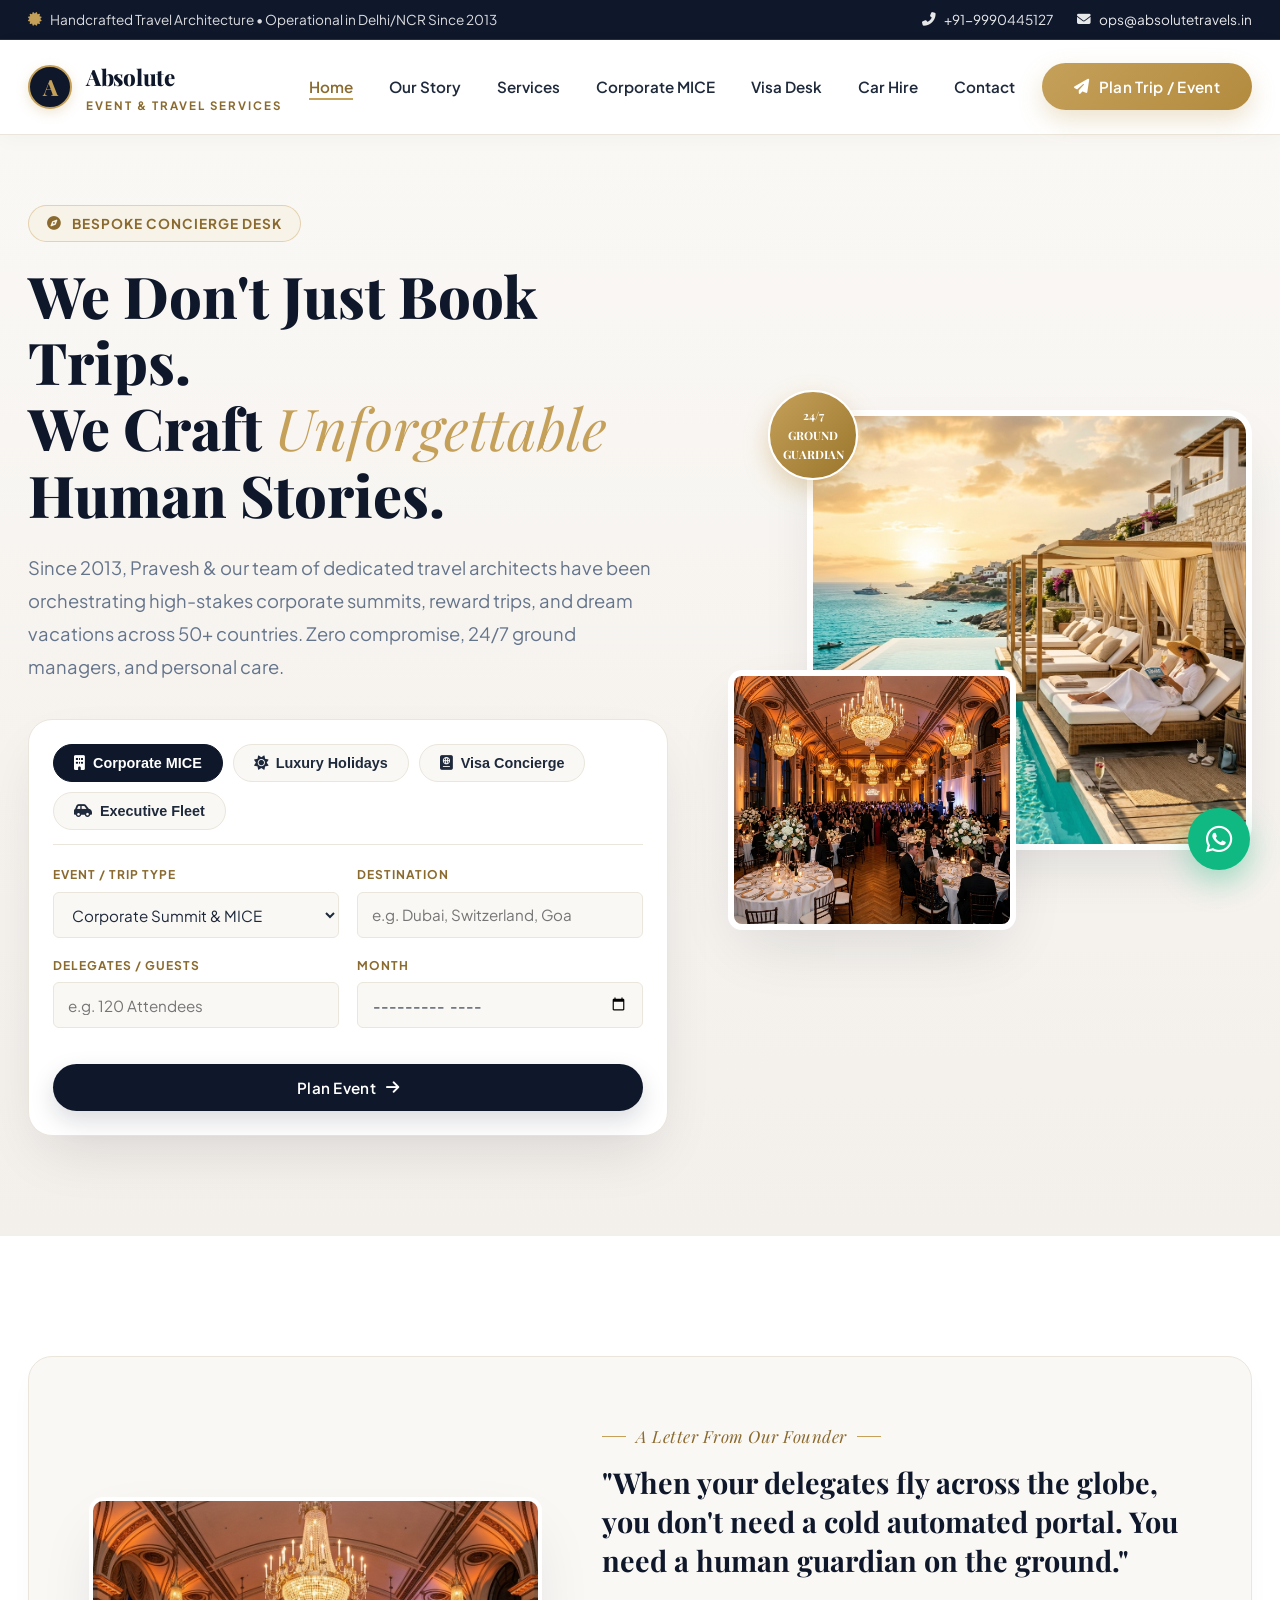
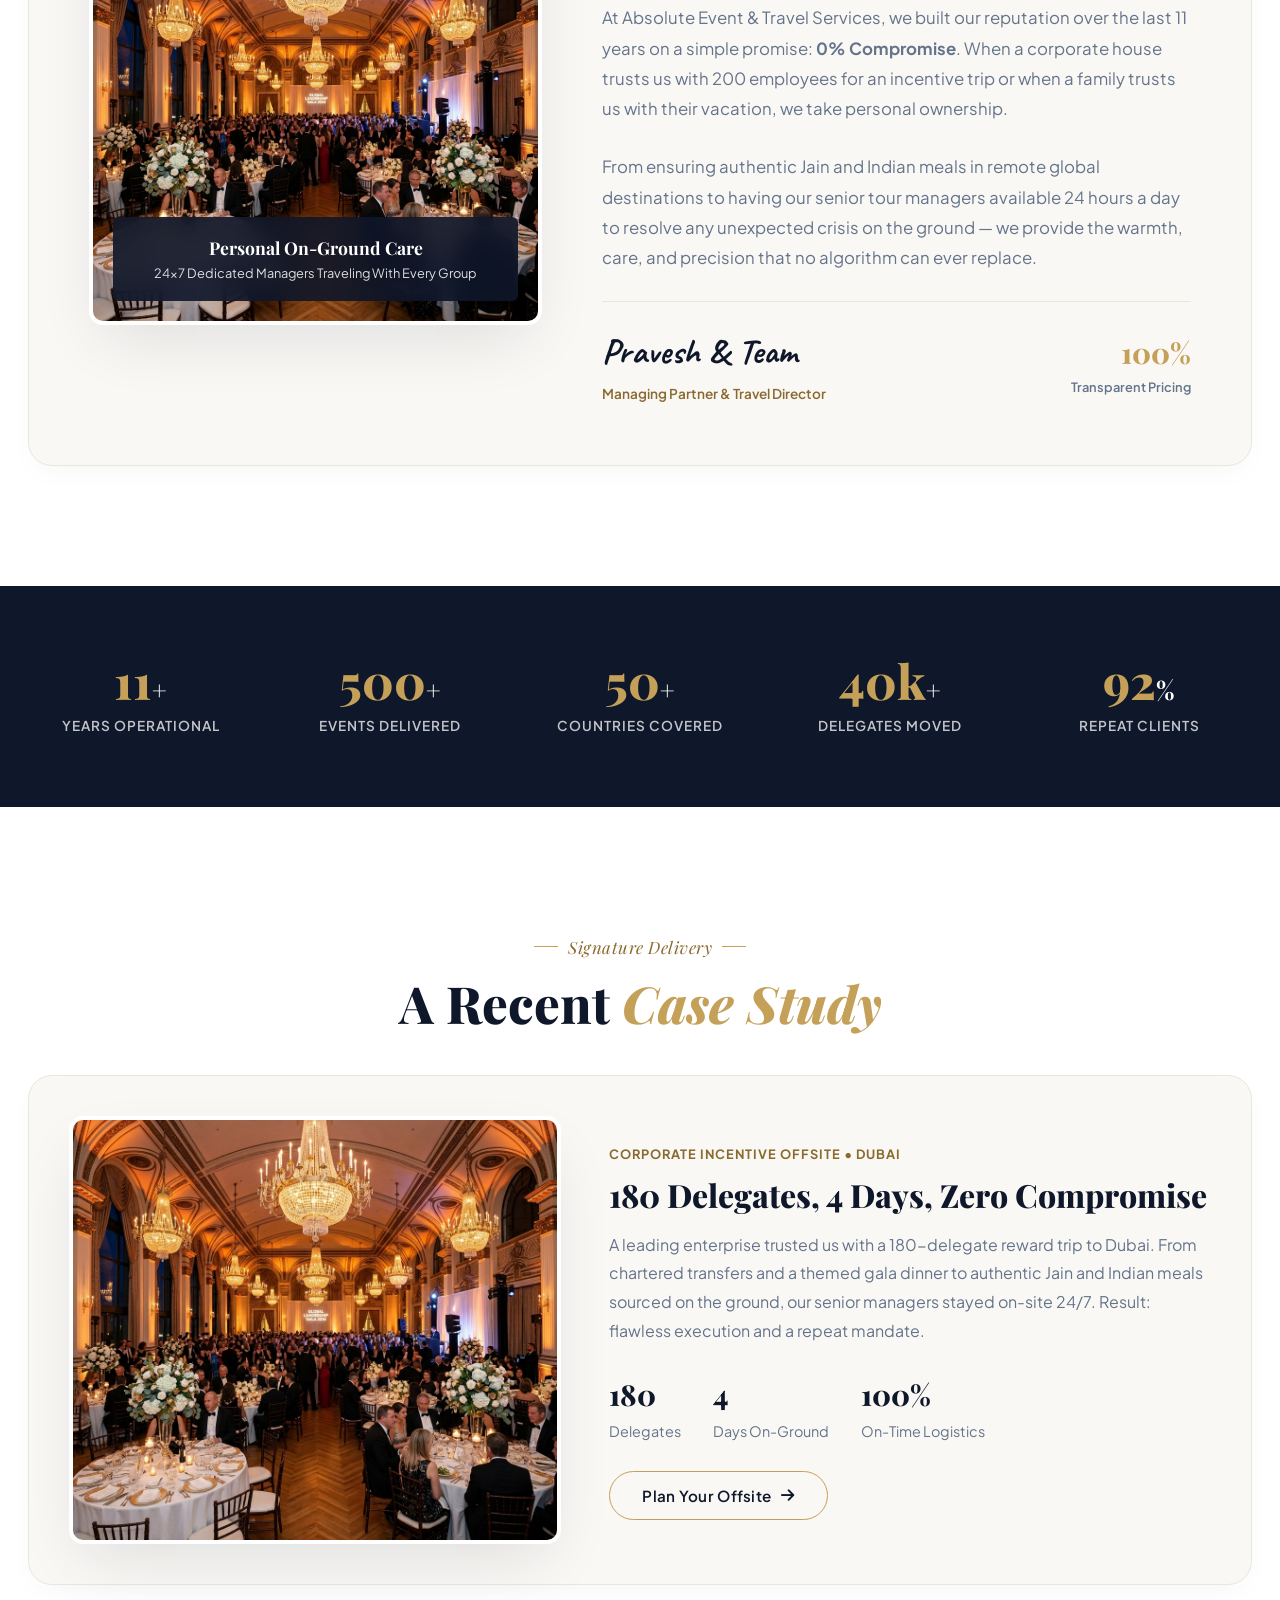
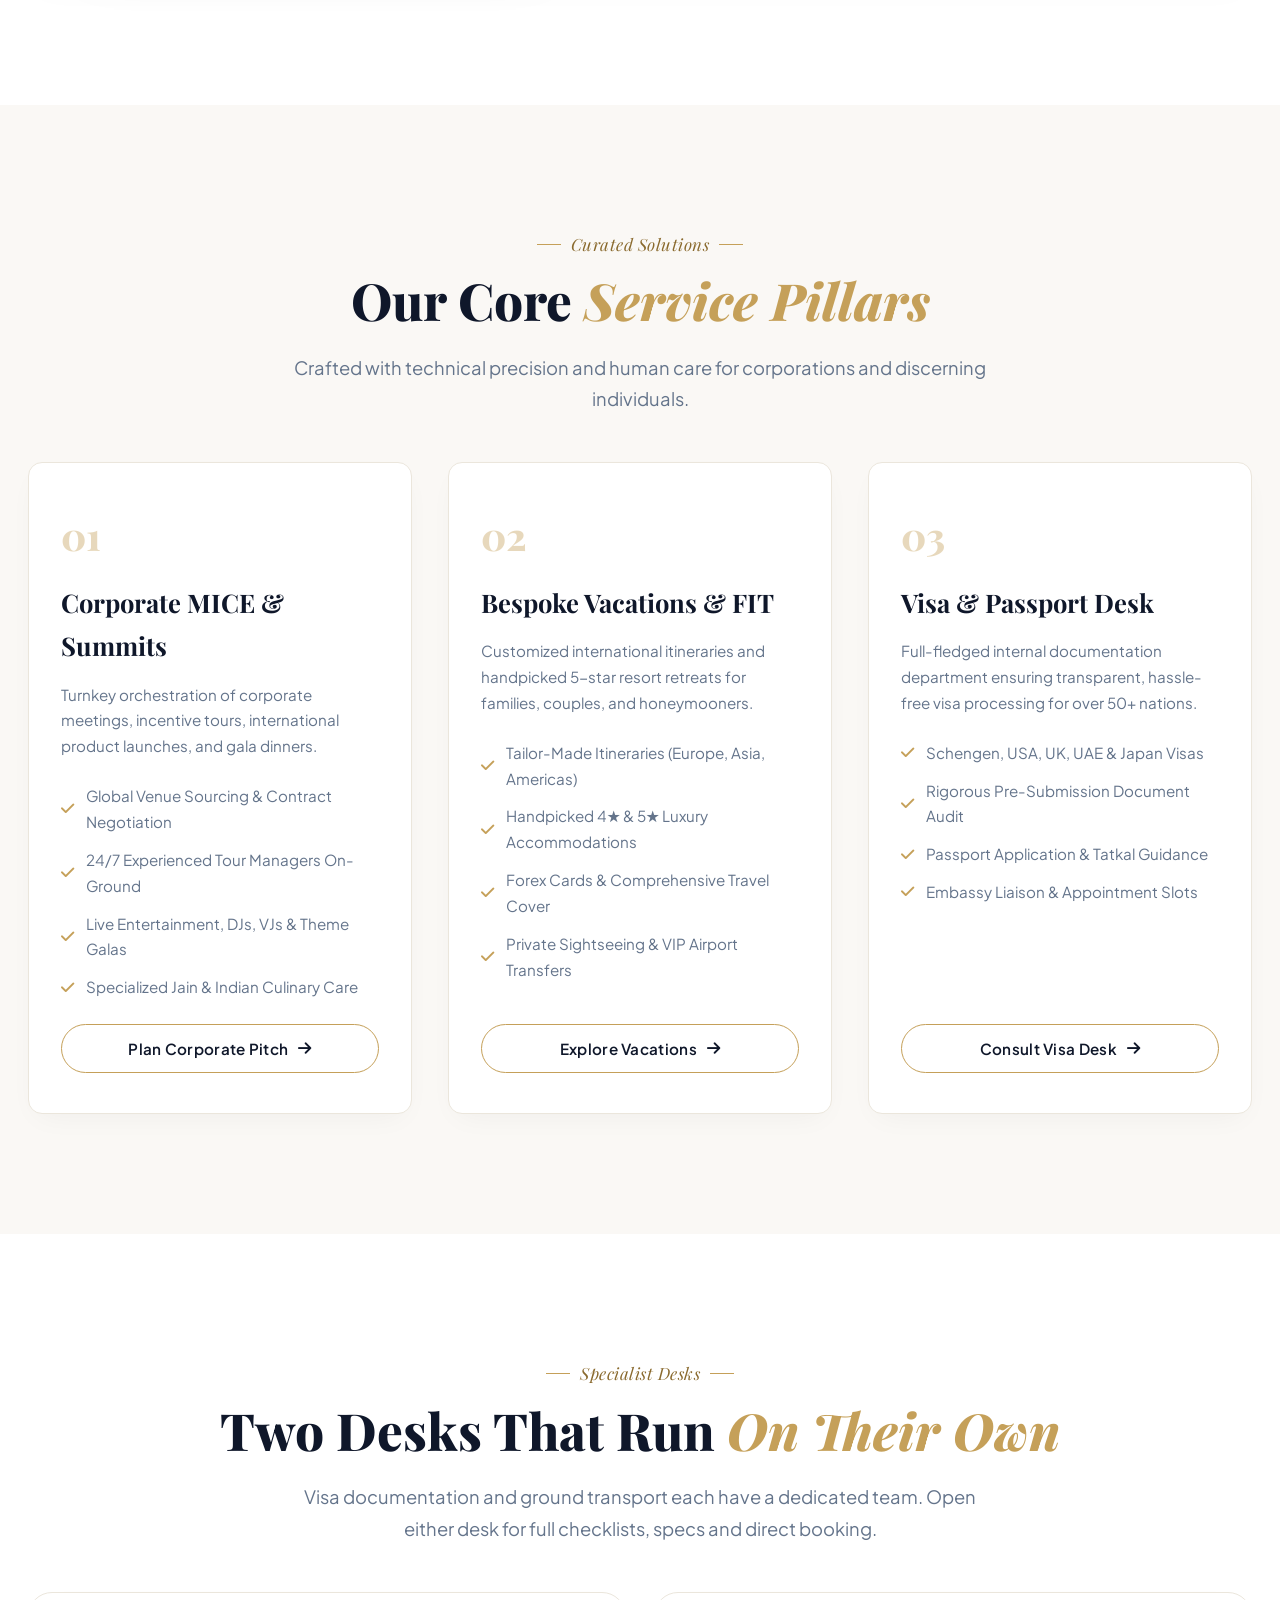
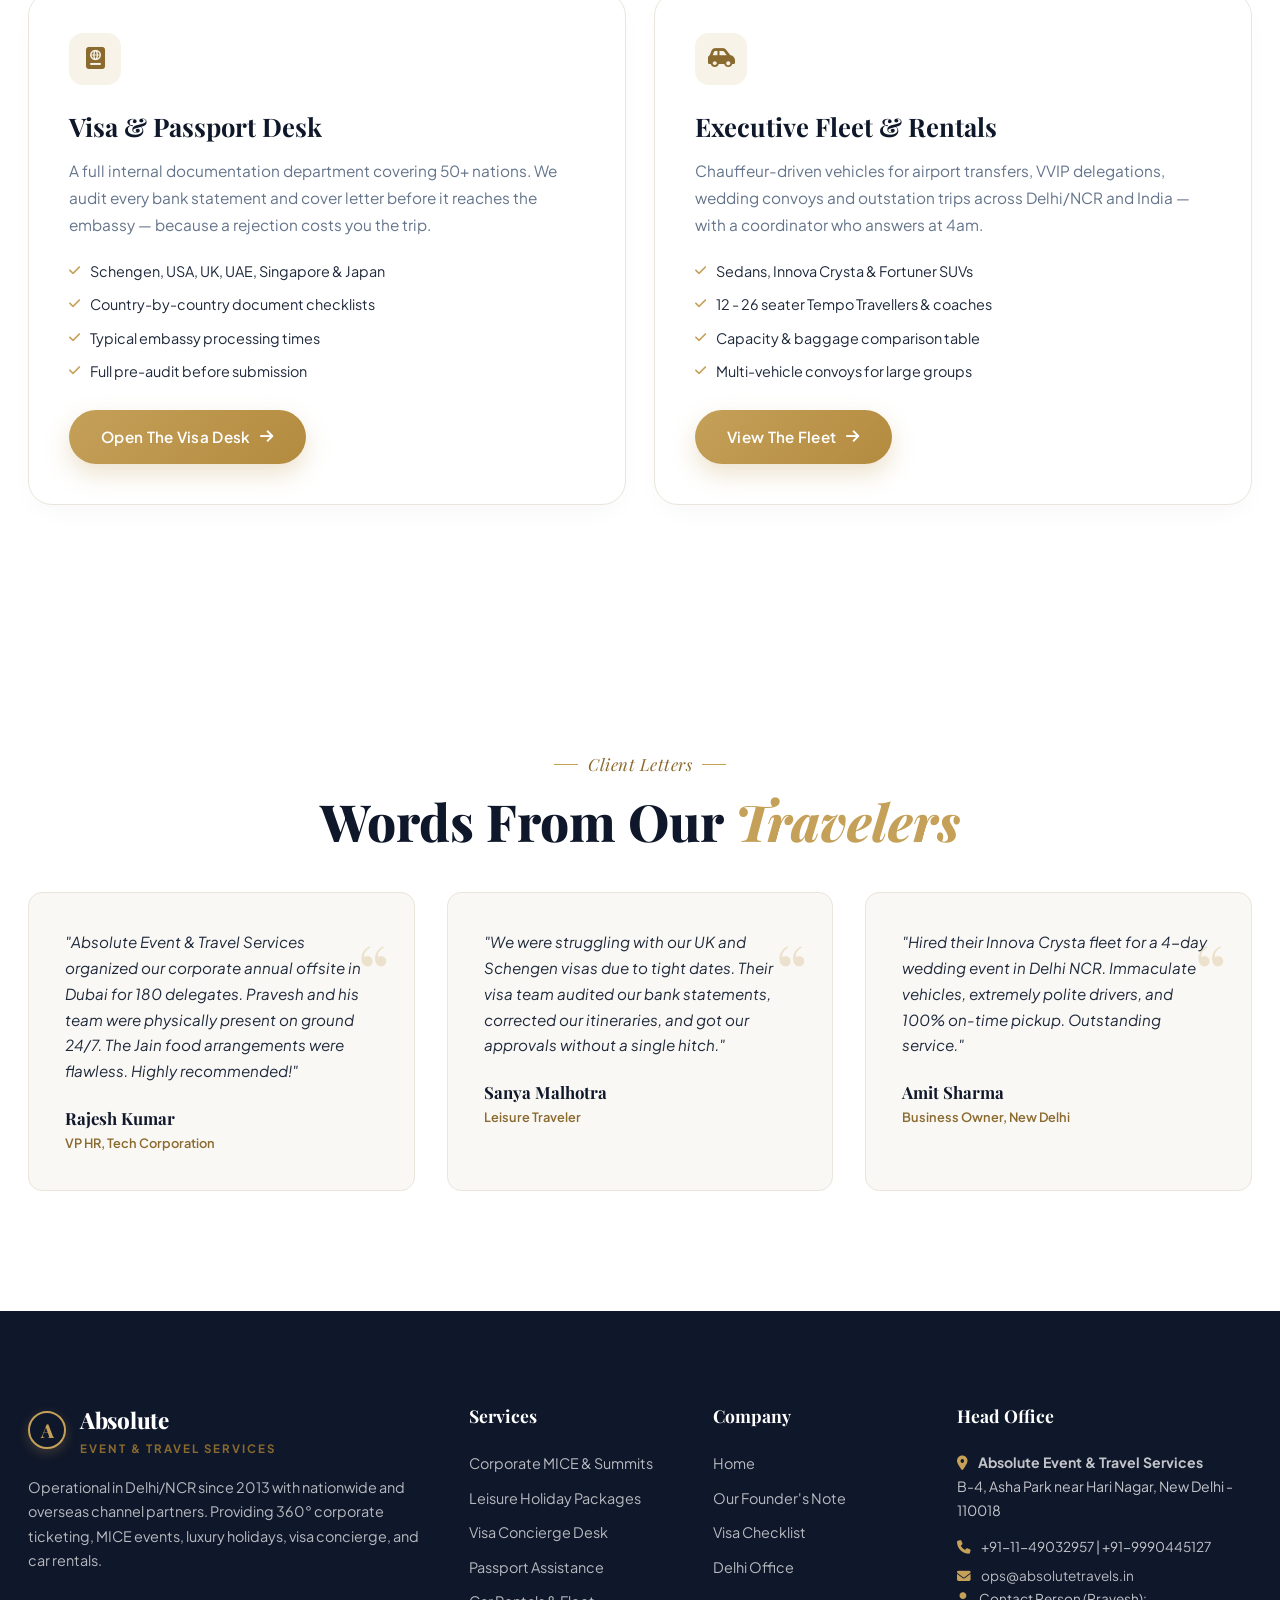
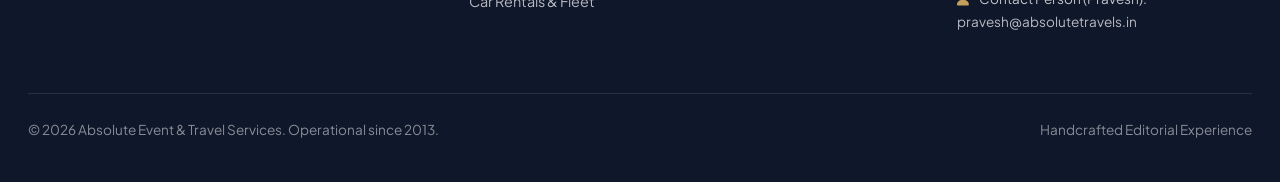
==== index.html @ 474b1822 "feat(site): split single page into Home / Visa / Fleet The site was one index.html with anchor navig" ====
<!DOCTYPE html>
<html lang="en">
<head>
  <meta charset="UTF-8">
  <meta name="viewport" content="width=device-width, initial-scale=1.0">
  <title>Absolute Event & Travel Services | Handcrafted Corporate Events & Bespoke Journeys</title>
  <meta name="description" content="Delhi/NCR's boutique event & travel concierge operational since 2013. Personal 24/7 ground managers for Corporate MICE, Incentive Trips, Luxury Vacations, Visa Concierge & Car Rentals.">

  <!-- Canonical -->
  <link rel="canonical" href="https://absolutetravels.in/">

  <!-- Favicon (REPLACE: drop a real favicon.ico / apple-touch-icon into /images) -->
  <link rel="icon" type="image/png" href="images/favicon.png">
  <link rel="apple-touch-icon" href="images/apple-touch-icon.png">

  <!-- OpenGraph -->
  <meta property="og:title" content="Absolute Event & Travel Services">
  <meta property="og:description" content="Crafting Unforgettable Human Stories & Flawless Corporate Events Since 2013.">
  <meta property="og:type" content="website">
  <meta property="og:url" content="https://absolutetravels.in/">
  <!-- REPLACE: use a real 1200x630 branded share image -->
  <meta property="og:image" content="https://absolutetravels.in/images/hero_light.png">
  <meta name="twitter:card" content="summary_large_image">

  <!-- Fonts & Icons -->
  <link rel="preconnect" href="https://fonts.googleapis.com">
  <link rel="preconnect" href="https://fonts.gstatic.com" crossorigin>
  <link href="https://fonts.googleapis.com/css2?family=Playfair+Display:ital,wght@0,400;0,600;0,700;0,800;0,900;1,400;1,600&family=Plus+Jakarta+Sans:wght@300;400;500;600;700;800&family=Caveat:wght@600;700&display=swap" rel="stylesheet">
  <link rel="stylesheet" href="https://cdnjs.cloudflare.com/ajax/libs/font-awesome/6.4.0/css/all.min.css">

  <!-- Stylesheet -->
  <link rel="stylesheet" href="styles.css">

  <!-- Structured Data: TravelAgency (helps local SEO for Delhi/NCR) -->
  <script type="application/ld+json">
  {
    "@context": "https://schema.org",
    "@type": "TravelAgency",
    "name": "Absolute Event & Travel Services",
    "alternateName": "Absolute Travels",
    "url": "https://absolutetravels.in/",
    "image": "https://absolutetravels.in/images/hero_light.png",
    "description": "Boutique event & travel concierge operational in Delhi/NCR since 2013. Corporate MICE, incentive trips, luxury vacations, visa concierge and executive car rentals.",
    "foundingDate": "2013",
    "priceRange": "$$$",
    "telephone": "+91-11-49032957",
    "email": "ops@absolutetravels.in",
    "address": {
      "@type": "PostalAddress",
      "streetAddress": "B-4, Asha Park near Hari Nagar",
      "addressLocality": "New Delhi",
      "postalCode": "110018",
      "addressRegion": "Delhi",
      "addressCountry": "IN"
    },
    "areaServed": "IN",
    "sameAs": []
  }
  </script>
</head>
<body>

  <!-- TOP ANNOUNCEMENT BAR -->
  <div class="top-bar">
    <div class="container">
      <div style="display: flex; align-items: center; gap: 8px;">
        <i class="fas fa-certificate" style="color: var(--color-gold);"></i>
        <span>Handcrafted Travel Architecture • Operational in Delhi/NCR Since 2013</span>
      </div>
      <div class="top-contacts">
        <a href="tel:+919990445127"><i class="fas fa-phone-alt"></i> +91-9990445127</a>
        <a href="mailto:ops@absolutetravels.in"><i class="fas fa-envelope"></i> ops@absolutetravels.in</a>
      </div>
    </div>
  </div>

  <!-- NAVIGATION BAR -->
  <nav class="navbar">
    <div class="container nav-container">
      <a href="index.html" class="brand-logo">
        <div class="stamp-logo">A</div>
        <div>
          <span class="brand-title">Absolute</span>
          <span class="brand-subtext">Event & Travel Services</span>
        </div>
      </a>

      <ul class="nav-links">
        <li><a href="#home" class="nav-link active">Home</a></li>
        <li><a href="#story" class="nav-link">Our Story</a></li>
        <li><a href="#services" class="nav-link">Services</a></li>
        <li><a href="#mice" class="nav-link">Corporate MICE</a></li>
        <li><a href="visa.html" class="nav-link">Visa Desk</a></li>
        <li><a href="fleet.html" class="nav-link">Car Hire</a></li>
        <li><a href="#contact" class="nav-link">Contact</a></li>
      </ul>

      <div style="display: flex; align-items: center; gap: 16px;">
        <button class="btn btn-gold trigger-modal nav-cta-desktop">
          <i class="fas fa-paper-plane"></i> Plan Trip / Event
        </button>
        <button class="nav-toggle" id="nav-toggle" aria-label="Open menu" aria-expanded="false" aria-controls="mobile-menu">
          <i class="fas fa-bars"></i>
        </button>
      </div>
    </div>

    <!-- MOBILE MENU (toggled ≤768px) -->
    <div class="mobile-menu" id="mobile-menu">
      <ul class="mobile-nav-links">
        <li><a href="#home" class="mobile-nav-link">Home</a></li>
        <li><a href="#story" class="mobile-nav-link">Our Story</a></li>
        <li><a href="#services" class="mobile-nav-link">Services</a></li>
        <li><a href="#mice" class="mobile-nav-link">Corporate MICE</a></li>
        <li><a href="visa.html" class="mobile-nav-link">Visa Desk</a></li>
        <li><a href="fleet.html" class="mobile-nav-link">Car Hire</a></li>
        <li><a href="#contact" class="mobile-nav-link">Contact</a></li>
      </ul>
      <button class="btn btn-gold trigger-modal" style="width: 100%; justify-content: center;">
        <i class="fas fa-paper-plane"></i> Plan Trip / Event
      </button>
    </div>
  </nav>

  <!-- ==========================================================================
       HERO SECTION — EDITORIAL LAYOUT
       ========================================================================== -->
  <section class="hero-editorial" id="home">
    <div class="container">
      <div class="hero-grid">
        <div>
          <span class="hero-tag"><i class="fas fa-compass"></i> Bespoke Concierge Desk</span>
          <h1 class="hero-headline">
            We Don't Just Book Trips. <br>
            We Craft <em>Unforgettable</em> Human Stories.
          </h1>
          <p class="hero-description">
            Since 2013, Pravesh & our team of dedicated travel architects have been orchestrating high-stakes corporate summits, reward trips, and dream vacations across 50+ countries. Zero compromise, 24/7 ground managers, and personal care.
          </p>

          <!-- INQUIRY PILL WIDGET -->
          <div class="inquiry-pill-bar">
            <div class="pill-tabs">
              <button class="pill-tab active" data-tab="corporate">
                <i class="fas fa-building"></i> Corporate MICE
              </button>
              <button class="pill-tab" data-tab="holiday">
                <i class="fas fa-sun"></i> Luxury Holidays
              </button>
              <button class="pill-tab" data-tab="visa">
                <i class="fas fa-passport"></i> Visa Concierge
              </button>
              <button class="pill-tab" data-tab="car">
                <i class="fas fa-car-side"></i> Executive Fleet
              </button>
            </div>

            <div id="dynamic-inquiry-form" class="form-grid-light">
              <div class="field-group">
                <label>Event / Trip Type</label>
                <select class="input-light" id="corp-type">
                  <option>Corporate Summit & MICE</option>
                  <option>Employee Incentive Trip</option>
                  <option>Product Launch / Gala</option>
                  <option>Destination Wedding</option>
                </select>
              </div>
              <div class="field-group">
                <label>Destination</label>
                <input type="text" class="input-light" placeholder="e.g. Dubai, Switzerland, Goa" id="corp-dest">
              </div>
              <div class="field-group">
                <label>Delegates / Guests</label>
                <input type="number" class="input-light" placeholder="e.g. 120 Attendees" id="corp-guests">
              </div>
              <div class="field-group">
                <label>Month</label>
                <input type="month" class="input-light" id="corp-date">
              </div>
              <button class="btn btn-navy" style="margin-top: 18px;" onclick="triggerQuickInquiry('corporate')">
                Plan Event <i class="fas fa-arrow-right"></i>
              </button>
            </div>
          </div>
        </div>

        <!-- STAGGERED EDITORIAL FRAMES -->
        <div class="staggered-gallery">
          <div class="wax-seal-badge">
            <span>24/7</span>
            <strong>GROUND</strong>
            <span>GUARDIAN</span>
          </div>

          <div class="frame-main">
            <!-- TODO(perf): re-encode source PNGs to WebP to cut page weight -->
            <img src="images/hero_light.png" alt="Luxury travel resort arranged by Absolute Travels" width="700" height="440" decoding="async" fetchpriority="high">
          </div>

          <div class="frame-secondary">
            <img src="images/mice_light.png" alt="Corporate gala ballroom event" width="450" height="260" decoding="async">
          </div>
        </div>
      </div>
    </div>
  </section>

  <!-- ==========================================================================
       FOUNDER'S LETTER / HUMAN TOUCH SECTION
       ========================================================================== -->
  <section class="human-touch-section" id="story">
    <div class="container">
      <div class="founder-box">
        <div class="founder-image-wrapper">
          <!-- REPLACE: real photo of Pravesh / the team (portrait, ~600x800). This is your #1 trust asset. -->
          <img src="images/founder.jpg" alt="Pravesh, Managing Partner & Travel Director at Absolute Travels" width="600" height="420" loading="lazy" decoding="async" onerror="this.onerror=null;this.src='images/mice_light.png'">
          <div class="founder-tag-overlay">
            <h4 style="font-family: var(--font-serif); font-size: 1.1rem; font-weight: 700;">Personal On-Ground Care</h4>
            <p style="font-size: 0.8rem; opacity: 0.85;">24x7 Dedicated Managers Traveling With Every Group</p>
          </div>
        </div>

        <div>
          <span class="editorial-tag">A Letter From Our Founder</span>
          <h2 class="founder-quote">
            "When your delegates fly across the globe, you don't need a cold automated portal. You need a human guardian on the ground."
          </h2>
          
          <p class="founder-body">
            At Absolute Event & Travel Services, we built our reputation over the last 11 years on a simple promise: <strong>0% Compromise</strong>. When a corporate house trusts us with 200 employees for an incentive trip or when a family trusts us with their vacation, we take personal ownership. 
          </p>

          <p class="founder-body">
            From ensuring authentic Jain and Indian meals in remote global destinations to having our senior tour managers available 24 hours a day to resolve any unexpected crisis on the ground — we provide the warmth, care, and precision that no algorithm can ever replace.
          </p>

          <div class="signature-block">
            <div>
              <div class="signature-name">Pravesh & Team</div>
              <p style="font-size: 0.85rem; color: var(--color-gold-hover); font-weight: 600;">Managing Partner & Travel Director</p>
            </div>
            <div style="text-align: right;">
              <span style="font-family: var(--font-serif); font-size: 1.8rem; font-weight: 800; color: var(--color-gold);">100%</span>
              <p style="font-size: 0.8rem; color: var(--text-muted); font-weight: 600;">Transparent Pricing</p>
            </div>
          </div>
        </div>
      </div>
    </div>
  </section>

  <!-- ==========================================================================
       PROOF STAT STRIP  (REPLACE all numbers with real, verified figures)
       ========================================================================== -->
  <section class="proof-section">
    <div class="container">
      <div class="proof-grid">
        <div class="proof-item">
          <span class="proof-num">11<span>+</span></span>
          <p class="proof-label">Years Operational</p>
        </div>
        <div class="proof-item">
          <span class="proof-num">500<span>+</span></span>
          <p class="proof-label">Events Delivered</p>
        </div>
        <div class="proof-item">
          <span class="proof-num">50<span>+</span></span>
          <p class="proof-label">Countries Covered</p>
        </div>
        <div class="proof-item">
          <span class="proof-num">40k<span>+</span></span>
          <p class="proof-label">Delegates Moved</p>
        </div>
        <div class="proof-item">
          <span class="proof-num">92<span>%</span></span>
          <p class="proof-label">Repeat Clients</p>
        </div>
      </div>
    </div>
  </section>

  <!-- ==========================================================================
       CASE STUDY  (repeatable template — REPLACE with a real engagement)
       ========================================================================== -->
  <section class="casestudy-section">
    <div class="container">
      <div style="text-align: center;">
        <span class="editorial-tag">Signature Delivery</span>
        <h2 class="editorial-title">A Recent <span>Case Study</span></h2>
      </div>

      <div class="casestudy-card">
        <div class="casestudy-media">
          <!-- REPLACE: real photo from the engagement -->
          <img src="images/mice_light.png" alt="Corporate incentive offsite in Dubai" width="560" height="420" loading="lazy" decoding="async">
        </div>
        <div class="casestudy-body">
          <span class="casestudy-kicker">Corporate Incentive Offsite • Dubai</span>
          <h3 class="casestudy-title">180 Delegates, 4 Days, Zero Compromise</h3>
          <p class="casestudy-text">
            <!-- REPLACE: real engagement details, client (with permission), and outcome -->
            A leading enterprise trusted us with a 180-delegate reward trip to Dubai. From chartered
            transfers and a themed gala dinner to authentic Jain and Indian meals sourced on the ground,
            our senior managers stayed on-site 24/7. Result: flawless execution and a repeat mandate.
          </p>
          <ul class="casestudy-metrics">
            <li><strong>180</strong> Delegates</li>
            <li><strong>4</strong> Days On-Ground</li>
            <li><strong>100%</strong> On-Time Logistics</li>
          </ul>
          <button class="btn btn-outline-gold trigger-modal">
            Plan Your Offsite <i class="fas fa-arrow-right"></i>
          </button>
        </div>
      </div>
    </div>
  </section>

  <!-- ==========================================================================
       SERVICES & BUSINESS DIVISIONS
       ========================================================================== -->
  <section class="services-section" id="services">
    <div class="container">
      <div style="text-align: center;">
        <span class="editorial-tag">Curated Solutions</span>
        <h2 class="editorial-title">Our Core <span>Service Pillars</span></h2>
        <p class="editorial-subtitle">Crafted with technical precision and human care for corporations and discerning individuals.</p>
      </div>

      <div class="services-grid">
        <!-- Service 1 -->
        <div class="service-card-white" id="mice">
          <div class="service-num">01</div>
          <h3 class="service-title-white">Corporate MICE & Summits</h3>
          <p style="color: var(--text-muted); font-size: 0.95rem;">Turnkey orchestration of corporate meetings, incentive tours, international product launches, and gala dinners.</p>

          <ul class="service-feature-list">
            <li><i class="fas fa-check"></i> Global Venue Sourcing & Contract Negotiation</li>
            <li><i class="fas fa-check"></i> 24/7 Experienced Tour Managers On-Ground</li>
            <li><i class="fas fa-check"></i> Live Entertainment, DJs, VJs & Theme Galas</li>
            <li><i class="fas fa-check"></i> Specialized Jain & Indian Culinary Care</li>
          </ul>

          <button class="btn btn-outline-gold trigger-modal" style="margin-top: auto; justify-content: center;">
            Plan Corporate Pitch <i class="fas fa-arrow-right"></i>
          </button>
        </div>

        <!-- Service 2 -->
        <div class="service-card-white">
          <div class="service-num">02</div>
          <h3 class="service-title-white">Bespoke Vacations & FIT</h3>
          <p style="color: var(--text-muted); font-size: 0.95rem;">Customized international itineraries and handpicked 5-star resort retreats for families, couples, and honeymooners.</p>

          <ul class="service-feature-list">
            <li><i class="fas fa-check"></i> Tailor-Made Itineraries (Europe, Asia, Americas)</li>
            <li><i class="fas fa-check"></i> Handpicked 4★ & 5★ Luxury Accommodations</li>
            <li><i class="fas fa-check"></i> Forex Cards & Comprehensive Travel Cover</li>
            <li><i class="fas fa-check"></i> Private Sightseeing & VIP Airport Transfers</li>
          </ul>

          <button class="btn btn-outline-gold trigger-modal" style="margin-top: auto; justify-content: center;">
            Explore Vacations <i class="fas fa-arrow-right"></i>
          </button>
        </div>

        <!-- Service 3 -->
        <div class="service-card-white">
          <div class="service-num">03</div>
          <h3 class="service-title-white">Visa & Passport Desk</h3>
          <p style="color: var(--text-muted); font-size: 0.95rem;">Full-fledged internal documentation department ensuring transparent, hassle-free visa processing for over 50+ nations.</p>

          <ul class="service-feature-list">
            <li><i class="fas fa-check"></i> Schengen, USA, UK, UAE & Japan Visas</li>
            <li><i class="fas fa-check"></i> Rigorous Pre-Submission Document Audit</li>
            <li><i class="fas fa-check"></i> Passport Application & Tatkal Guidance</li>
            <li><i class="fas fa-check"></i> Embassy Liaison & Appointment Slots</li>
          </ul>

          <button class="btn btn-outline-gold trigger-modal" style="margin-top: auto; justify-content: center;">
            Consult Visa Desk <i class="fas fa-arrow-right"></i>
          </button>
        </div>
      </div>
    </div>
  </section>

  <!-- ==========================================================================
       SERVICE TEASERS -> DEDICATED PAGES
       The full Visa Desk and Fleet sections now live on visa.html / fleet.html
       so each can rank for its own search intent. These cards keep both
       services visible to anyone who only ever sees the home page.
       ========================================================================== -->
  <section class="visa-section" id="visa">
    <div class="container">
      <div style="text-align: center;">
        <span class="editorial-tag">Specialist Desks</span>
        <h2 class="editorial-title">Two Desks That Run <span>On Their Own</span></h2>
        <p class="editorial-subtitle">Visa documentation and ground transport each have a dedicated team. Open either desk for full checklists, specs and direct booking.</p>
      </div>

      <div class="teaser-grid">
        <!-- VISA TEASER -->
        <div class="teaser-card">
          <div class="teaser-icon"><i class="fas fa-passport"></i></div>
          <h3 class="teaser-title">Visa &amp; Passport Desk</h3>
          <p class="teaser-text">
            A full internal documentation department covering 50+ nations. We audit every bank statement
            and cover letter before it reaches the embassy — because a rejection costs you the trip.
          </p>
          <ul class="teaser-points">
            <li><i class="fas fa-check"></i> Schengen, USA, UK, UAE, Singapore &amp; Japan</li>
            <li><i class="fas fa-check"></i> Country-by-country document checklists</li>
            <li><i class="fas fa-check"></i> Typical embassy processing times</li>
            <li><i class="fas fa-check"></i> Full pre-audit before submission</li>
          </ul>
          <a href="visa.html" class="btn btn-gold">
            Open The Visa Desk <i class="fas fa-arrow-right"></i>
          </a>
        </div>

        <!-- FLEET TEASER -->
        <div class="teaser-card">
          <div class="teaser-icon"><i class="fas fa-car-side"></i></div>
          <h3 class="teaser-title">Executive Fleet &amp; Rentals</h3>
          <p class="teaser-text">
            Chauffeur-driven vehicles for airport transfers, VVIP delegations, wedding convoys and
            outstation trips across Delhi/NCR and India — with a coordinator who answers at 4am.
          </p>
          <ul class="teaser-points">
            <li><i class="fas fa-check"></i> Sedans, Innova Crysta &amp; Fortuner SUVs</li>
            <li><i class="fas fa-check"></i> 12 - 26 seater Tempo Travellers &amp; coaches</li>
            <li><i class="fas fa-check"></i> Capacity &amp; baggage comparison table</li>
            <li><i class="fas fa-check"></i> Multi-vehicle convoys for large groups</li>
          </ul>
          <a href="fleet.html" class="btn btn-gold">
            View The Fleet <i class="fas fa-arrow-right"></i>
          </a>
        </div>
      </div>
    </div>
  </section>

  <!-- ==========================================================================
       HUMAN TESTIMONIALS / CLIENT LETTERS
       ========================================================================== -->
  <section class="stories-section">
    <div class="container">
      <div style="text-align: center;">
        <span class="editorial-tag">Client Letters</span>
        <h2 class="editorial-title">Words From Our <span>Travelers</span></h2>
      </div>

      <!-- ============================================================
           PLACEHOLDER TESTIMONIALS — replace all three with real,
           permissioned client quotes (real name + company). B2B buyers
           spot generic quotes instantly; these hurt trust until swapped.
           ============================================================ -->
      <div class="stories-grid" style="margin-top: 40px;">
        <div class="story-card">
          <p style="font-style: italic; color: var(--text-main); font-size: 0.95rem; margin-bottom: 20px; line-height: 1.7;">
            "Absolute Event & Travel Services organized our corporate annual offsite in Dubai for 180 delegates. Pravesh and his team were physically present on ground 24/7. The Jain food arrangements were flawless. Highly recommended!"
          </p>
          <div>
            <h4 style="font-family: var(--font-serif); font-size: 1.05rem; font-weight: 700; color: var(--color-navy);">Rajesh Kumar</h4>
            <p style="font-size: 0.8rem; color: var(--color-gold-hover); font-weight: 600;">VP HR, Tech Corporation</p>
          </div>
        </div>

        <div class="story-card">
          <p style="font-style: italic; color: var(--text-main); font-size: 0.95rem; margin-bottom: 20px; line-height: 1.7;">
            "We were struggling with our UK and Schengen visas due to tight dates. Their visa team audited our bank statements, corrected our itineraries, and got our approvals without a single hitch."
          </p>
          <div>
            <h4 style="font-family: var(--font-serif); font-size: 1.05rem; font-weight: 700; color: var(--color-navy);">Sanya Malhotra</h4>
            <p style="font-size: 0.8rem; color: var(--color-gold-hover); font-weight: 600;">Leisure Traveler</p>
          </div>
        </div>

        <div class="story-card">
          <p style="font-style: italic; color: var(--text-main); font-size: 0.95rem; margin-bottom: 20px; line-height: 1.7;">
            "Hired their Innova Crysta fleet for a 4-day wedding event in Delhi NCR. Immaculate vehicles, extremely polite drivers, and 100% on-time pickup. Outstanding service."
          </p>
          <div>
            <h4 style="font-family: var(--font-serif); font-size: 1.05rem; font-weight: 700; color: var(--color-navy);">Amit Sharma</h4>
            <p style="font-size: 0.8rem; color: var(--color-gold-hover); font-weight: 600;">Business Owner, New Delhi</p>
          </div>
        </div>
      </div>
    </div>
  </section>

  <!-- ==========================================================================
       EDITORIAL FOOTER & CONTACT
       ========================================================================== -->
  <footer class="footer-editorial" id="contact">
    <div class="container">
      <div class="footer-grid-editorial">
        <div>
          <div class="brand-logo" style="margin-bottom: 16px;">
            <div class="stamp-logo" style="width: 38px; height: 38px; font-size: 1.2rem;">A</div>
            <div>
              <span class="brand-title" style="color: #FFF;">Absolute</span>
              <span class="brand-subtext">Event & Travel Services</span>
            </div>
          </div>
          <p style="font-size: 0.9rem; color: rgba(255,255,255,0.7); line-height: 1.7;">
            Operational in Delhi/NCR since 2013 with nationwide and overseas channel partners. Providing 360° corporate ticketing, MICE events, luxury holidays, visa concierge, and car rentals.
          </p>
        </div>

        <div>
          <h4 style="font-family: var(--font-serif); font-size: 1.1rem; color: #FFF; margin-bottom: 20px;">Services</h4>
          <ul style="list-style: none; display: flex; flex-direction: column; gap: 10px; font-size: 0.9rem;">
            <li><a href="index.html#mice">Corporate MICE & Summits</a></li>
            <li><a href="index.html#services">Leisure Holiday Packages</a></li>
            <li><a href="visa.html">Visa Concierge Desk</a></li>
            <li><a href="visa.html">Passport Assistance</a></li>
            <li><a href="fleet.html">Car Rentals & Fleet</a></li>
          </ul>
        </div>

        <div>
          <h4 style="font-family: var(--font-serif); font-size: 1.1rem; color: #FFF; margin-bottom: 20px;">Company</h4>
          <ul style="list-style: none; display: flex; flex-direction: column; gap: 10px; font-size: 0.9rem;">
            <li><a href="index.html">Home</a></li>
            <li><a href="index.html#story">Our Founder's Note</a></li>
            <li><a href="visa.html">Visa Checklist</a></li>
            <li><a href="index.html#contact">Delhi Office</a></li>
          </ul>
        </div>

        <div>
          <h4 style="font-family: var(--font-serif); font-size: 1.1rem; color: #FFF; margin-bottom: 20px;">Head Office</h4>
          <p style="font-size: 0.88rem; color: rgba(255,255,255,0.75); line-height: 1.7; margin-bottom: 12px;">
            <i class="fas fa-map-marker-alt" style="color: var(--color-gold); margin-right: 8px;"></i>
            <strong>Absolute Event & Travel Services</strong><br>
            B-4, Asha Park near Hari Nagar, New Delhi - 110018
          </p>
          <p style="font-size: 0.85rem; color: rgba(255,255,255,0.75); margin-bottom: 6px;">
            <i class="fas fa-phone" style="color: var(--color-gold); margin-right: 8px;"></i> +91-11-49032957 | +91-9990445127
          </p>
          <p style="font-size: 0.85rem; color: rgba(255,255,255,0.75);">
            <i class="fas fa-envelope" style="color: var(--color-gold); margin-right: 8px;"></i> <a href="mailto:ops@absolutetravels.in">ops@absolutetravels.in</a><br>
            <i class="fas fa-user" style="color: var(--color-gold); margin-right: 8px;"></i> Contact Person (Pravesh): <a href="mailto:pravesh@absolutetravels.in">pravesh@absolutetravels.in</a>
          </p>
        </div>
      </div>

      <div style="border-top: 1px solid rgba(255,255,255,0.1); padding-top: 24px; display: flex; justify-content: space-between; align-items: center; font-size: 0.85rem; color: rgba(255,255,255,0.5);">
        <p>© 2026 Absolute Event & Travel Services. Operational since 2013.</p>
        <p>Handcrafted Editorial Experience</p>
      </div>
    </div>
  </footer>

  <!-- MODAL INQUIRY POPUP (LIGHT THEME) -->
  <div class="modal-backdrop-light" id="inquiry-modal" role="dialog" aria-modal="true" aria-labelledby="modal-heading">
    <div class="modal-card-light">
      <button class="modal-close" aria-label="Close inquiry form" style="position: absolute; top: 20px; right: 20px; background: none; border: none; font-size: 1.5rem; cursor: pointer; color: var(--text-muted);">&times;</button>

      <span class="editorial-tag" style="margin-bottom: 8px;">Direct Desk</span>
      <h3 id="modal-heading" style="font-family: var(--font-serif); font-size: 1.8rem; font-weight: 800; color: var(--color-navy); margin-bottom: 8px;">
        Plan Your Travel or Event
      </h3>
      <p style="font-size: 0.9rem; color: var(--text-muted); margin-bottom: 24px;">
        Fill out your details and Pravesh or a senior travel consultant will connect with you within 30 minutes.
      </p>

      <form id="modal-inquiry-form">
        <!-- ============================================================
             WEB3FORMS: paste your free access key below to receive leads
             by email at ops@absolutetravels.in. Get it (free, no signup
             wall) at https://web3forms.com — enter that email, copy the key.
             Until a real key is set, submission falls back to WhatsApp only.
             ============================================================ -->
        <input type="hidden" name="access_key" value="988f6dc3-a239-4a34-829d-a376a994d386">
        <input type="hidden" name="subject" value="New Website Inquiry — Absolute Travels">
        <input type="hidden" name="from_name" value="Absolute Travels Website">
        <!-- honeypot: bots fill this, humans don't -->
        <input type="checkbox" name="botcheck" tabindex="-1" autocomplete="off" style="display:none">

        <div class="field-group" style="margin-bottom: 16px;">
          <label>Your Full Name</label>
          <input type="text" class="input-light" id="modal-name" name="name" placeholder="e.g. Rahul Verma" required>
        </div>

        <div class="field-group" style="margin-bottom: 16px;">
          <label>Mobile Number / WhatsApp</label>
          <input type="tel" class="input-light" id="modal-phone" name="phone" placeholder="e.g. +91 98765 43210" required>
        </div>

        <div class="field-group" style="margin-bottom: 16px;">
          <label>Service Category</label>
          <select class="input-light" id="modal-service-type" name="service">
            <option value="corporate">Corporate MICE / Event Summit</option>
            <option value="holiday">Bespoke Holiday Package</option>
            <option value="visa">Visa / Passport Assistance</option>
            <option value="car">Executive Car Rental</option>
          </select>
        </div>

        <div class="field-group" style="margin-bottom: 24px;">
          <label>Event / Journey Notes</label>
          <textarea class="input-light" id="modal-notes" name="notes" rows="3" placeholder="Tell us destination, approximate dates, custom dietary needs (Jain food), or number of guests..."></textarea>
        </div>

        <button type="submit" class="btn btn-gold" style="width: 100%; justify-content: center; font-size: 1rem;">
          <i class="fab fa-whatsapp"></i> Send Inquiry
        </button>

        <p id="modal-status" class="modal-status" role="status" aria-live="polite"></p>
      </form>
    </div>
  </div>

  <!-- FLOATING WHATSAPP BUTTON -->
  <a href="https://wa.me/919990445127?text=Hello%20Absolute%20Travels!%20I%20would%20like%20to%20inquire%20about%20your%20services." target="_blank" class="whatsapp-concierge" aria-label="Direct WhatsApp Concierge">
    <i class="fab fa-whatsapp"></i>
  </a>

  <!-- Script -->
  <script src="script.js"></script>
</body>
</html>
---- styles.css ----
/* ==========================================================================
   ABSOLUTE EVENT & TRAVEL SERVICES — LUXURY EDITORIAL WHITE THEME
   Aesthetic: High-End Editorial, Warm Alabaster, Champagne Gold & Royal Navy
   Inspired by: Condé Nast Traveler & Bespoke Luxury Event Concierges
   ========================================================================== */

@import url('https://fonts.googleapis.com/css2?family=Playfair+Display:ital,wght@0,400;0,600;0,700;0,800;0,900;1,400;1,600&family=Plus+Jakarta+Sans:wght@300;400;500;600;700;800&family=Caveat:wght@600;700&display=swap');

:root {
  /* Color Palette — Luxury White Theme */
  --bg-body: #FAF8F5;          /* Warm Porcelain / Alabaster */
  --bg-surface: #FFFFFF;       /* Crisp Pure White */
  --bg-subtle: #F3EFEA;        /* Soft Warm Sand */
  --bg-dark-accent: #0F172A;   /* Royal Deep Navy for High Contrast */
  
  --color-gold: #C5A059;       /* Champagne Royal Gold (decorative fills only) */
  --color-gold-hover: #8A6A2E; /* Darkened for WCAG AA text contrast on light bg */
  --color-gold-light: #F7F3E9;
  --color-emerald: #0F766E;    /* Refined Emerald */
  --color-navy: #0F172A;       /* Deep Navy Text */
  
  --text-main: #1E293B;        /* High-contrast Slate Text */
  --text-muted: #64748B;       /* Warm Medium Grey */
  --text-light: #94A3B8;
  
  --border-light: #EBE6DC;     /* Warm Gold-tinted border */
  --border-gold: rgba(197, 160, 89, 0.4);
  
  /* Radii & Shadows */
  --radius-sm: 6px;
  --radius-md: 14px;
  --radius-lg: 24px;
  --radius-full: 9999px;
  
  --shadow-soft: 0 10px 30px -10px rgba(15, 23, 42, 0.05);
  --shadow-hover: 0 20px 45px -15px rgba(197, 160, 89, 0.2);
  --shadow-deep: 0 25px 60px -15px rgba(15, 23, 42, 0.12);
  
  /* Typography */
  --font-serif: 'Playfair Display', Georgia, serif;
  --font-sans: 'Plus Jakarta Sans', sans-serif;
  --font-hand: 'Caveat', cursive;
}

/* Base Styles */
* {
  margin: 0;
  padding: 0;
  box-sizing: border-box;
}

html {
  scroll-behavior: smooth;
  scroll-padding-top: 90px; /* offset for sticky navbar when jumping to anchors */
}

body {
  font-family: var(--font-sans);
  background-color: var(--bg-body);
  color: var(--text-main);
  line-height: 1.7;
  overflow-x: hidden;
  -webkit-font-smoothing: antialiased;
}

a {
  color: inherit;
  text-decoration: none;
  transition: all 0.3s ease;
}

img {
  max-width: 100%;
  height: auto;
  display: block;
}

.container {
  width: 100%;
  max-width: 1280px;
  margin: 0 auto;
  padding: 0 28px;
}

/* Luxury Cards */
.luxury-card {
  background: var(--bg-surface);
  border: 1px solid var(--border-light);
  border-radius: var(--radius-md);
  padding: 36px;
  box-shadow: var(--shadow-soft);
  transition: all 0.4s cubic-bezier(0.16, 1, 0.3, 1);
  position: relative;
}

.luxury-card:hover {
  transform: translateY(-5px);
  border-color: var(--color-gold);
  box-shadow: var(--shadow-hover);
}

/* Buttons */
.btn {
  display: inline-flex;
  align-items: center;
  gap: 10px;
  padding: 14px 32px;
  border-radius: var(--radius-full);
  font-family: var(--font-sans);
  font-weight: 600;
  font-size: 0.95rem;
  letter-spacing: 0.3px;
  cursor: pointer;
  border: none;
  transition: all 0.3s ease;
}

.btn-gold {
  background: linear-gradient(135deg, #C5A059 0%, #B38B3F 100%);
  color: #FFFFFF;
  box-shadow: 0 10px 25px rgba(197, 160, 89, 0.3);
}

.btn-gold:hover {
  transform: translateY(-2px);
  box-shadow: 0 15px 35px rgba(197, 160, 89, 0.45);
  background: linear-gradient(135deg, #D4AF37 0%, #C5A059 100%);
}

.btn-navy {
  background: var(--color-navy);
  color: #FFFFFF;
  box-shadow: 0 10px 25px rgba(15, 23, 42, 0.15);
}

.btn-navy:hover {
  background: #1E293B;
  transform: translateY(-2px);
  box-shadow: 0 15px 30px rgba(15, 23, 42, 0.25);
}

.btn-outline-gold {
  background: transparent;
  color: var(--color-navy);
  border: 1px solid var(--color-gold);
}

.btn-outline-gold:hover {
  background: var(--color-gold-light);
  color: var(--color-gold-hover);
  border-color: var(--color-gold-hover);
}

/* Section Titles & Editorial Styling */
.editorial-tag {
  display: inline-flex;
  align-items: center;
  gap: 10px;
  font-family: var(--font-serif);
  font-style: italic;
  font-size: 1.05rem;
  color: var(--color-gold-hover);
  letter-spacing: 0.5px;
  margin-bottom: 12px;
}

.editorial-tag::before, .editorial-tag::after {
  content: '';
  display: inline-block;
  width: 24px;
  height: 1px;
  background: var(--color-gold);
}

.editorial-title {
  font-family: var(--font-serif);
  font-size: 3.2rem;
  font-weight: 800;
  line-height: 1.2;
  color: var(--color-navy);
  margin-bottom: 20px;
}

.editorial-title span {
  color: var(--color-gold);
  font-style: italic;
}

.editorial-subtitle {
  font-size: 1.15rem;
  color: var(--text-muted);
  max-width: 720px;
  margin: 0 auto 48px auto;
  font-weight: 400;
}

/* ==========================================================================
   TOP ANNOUNCEMENT BAR & NAVIGATION BAR
   ========================================================================== */
.top-bar {
  background: var(--color-navy);
  color: rgba(255, 255, 255, 0.85);
  font-size: 0.85rem;
  padding: 8px 0;
  border-bottom: 1px solid rgba(255, 255, 255, 0.1);
}

.top-bar .container {
  display: flex;
  justify-content: space-between;
  align-items: center;
}

.top-contacts {
  display: flex;
  gap: 24px;
}

.top-contacts a {
  display: flex;
  align-items: center;
  gap: 8px;
  color: rgba(255, 255, 255, 0.9);
}

.top-contacts a:hover {
  color: var(--color-gold);
}

.navbar {
  position: sticky;
  top: 0;
  z-index: 1000;
  background: rgba(255, 255, 255, 0.96);
  backdrop-filter: blur(16px);
  border-bottom: 1px solid var(--border-light);
  padding: 18px 0;
  box-shadow: 0 4px 20px rgba(0,0,0,0.03);
}

.nav-container {
  display: flex;
  align-items: center;
  justify-content: space-between;
}

.brand-logo {
  display: flex;
  align-items: center;
  gap: 14px;
}

.stamp-logo {
  width: 44px;
  height: 44px;
  border-radius: 50%;
  background: var(--color-navy);
  color: var(--color-gold);
  display: flex;
  align-items: center;
  justify-content: center;
  font-family: var(--font-serif);
  font-weight: 800;
  font-size: 1.4rem;
  border: 2px solid var(--color-gold);
  box-shadow: 0 4px 12px rgba(197, 160, 89, 0.25);
}

.brand-title {
  font-family: var(--font-serif);
  font-size: 1.4rem;
  font-weight: 800;
  color: var(--color-navy);
  letter-spacing: -0.3px;
}

.brand-subtext {
  font-size: 0.72rem;
  color: var(--color-gold-hover);
  letter-spacing: 2px;
  text-transform: uppercase;
  font-weight: 700;
  display: block;
}

.nav-links {
  display: flex;
  gap: 36px;
  list-style: none;
}

.nav-link {
  font-weight: 600;
  font-size: 0.95rem;
  color: var(--text-main);
  position: relative;
  padding: 4px 0;
}

.nav-link:hover, .nav-link.active {
  color: var(--color-gold-hover);
}

.nav-link::after {
  content: '';
  position: absolute;
  bottom: 0;
  left: 0;
  width: 0%;
  height: 2px;
  background: var(--color-gold);
  transition: width 0.3s ease;
}

.nav-link:hover::after, .nav-link.active::after {
  width: 100%;
}

/* Mobile hamburger toggle + menu (hidden on desktop) */
.nav-toggle {
  display: none;
  background: none;
  border: none;
  cursor: pointer;
  font-size: 1.5rem;
  color: var(--color-navy);
  padding: 4px 8px;
  line-height: 1;
}

.mobile-menu {
  display: none;
  flex-direction: column;
  gap: 18px;
  padding: 20px 28px 28px;
  background: rgba(255, 255, 255, 0.98);
  border-top: 1px solid var(--border-light);
  box-shadow: var(--shadow-soft);
}

.mobile-menu.open {
  display: flex;
}

.mobile-nav-links {
  list-style: none;
  display: flex;
  flex-direction: column;
  gap: 4px;
}

.mobile-nav-link {
  display: block;
  padding: 12px 4px;
  font-weight: 600;
  font-size: 1rem;
  color: var(--text-main);
  border-bottom: 1px solid var(--border-light);
}

.mobile-nav-link:hover {
  color: var(--color-gold-hover);
}

/* ==========================================================================
   HERO SECTION — EDITORIAL LAYOUT
   ========================================================================== */
.hero-editorial {
  padding: 70px 0 100px 0;
  background: linear-gradient(180deg, #FAF8F5 0%, #F3EFEA 100%);
  position: relative;
  overflow: hidden;
}

.hero-grid {
  display: grid;
  grid-template-columns: 1.1fr 0.9fr;
  gap: 60px;
  align-items: center;
}

.hero-tag {
  display: inline-flex;
  align-items: center;
  gap: 10px;
  background: var(--color-gold-light);
  border: 1px solid var(--border-gold);
  color: var(--color-gold-hover);
  padding: 6px 18px;
  border-radius: var(--radius-full);
  font-size: 0.85rem;
  font-weight: 700;
  letter-spacing: 1px;
  text-transform: uppercase;
  margin-bottom: 20px;
}

.hero-headline {
  font-family: var(--font-serif);
  font-size: 3.6rem;
  font-weight: 800;
  line-height: 1.15;
  color: var(--color-navy);
  margin-bottom: 24px;
}

.hero-headline em {
  font-style: italic;
  color: var(--color-gold);
  font-weight: 400;
}

.hero-description {
  font-size: 1.15rem;
  color: var(--text-muted);
  line-height: 1.8;
  margin-bottom: 36px;
}

/* Staggered Frame Gallery */
.staggered-gallery {
  position: relative;
  height: 520px;
}

.frame-main {
  position: absolute;
  top: 0;
  right: 0;
  width: 85%;
  height: 440px;
  border-radius: var(--radius-lg);
  overflow: hidden;
  box-shadow: var(--shadow-deep);
  border: 6px solid #FFFFFF;
}

.frame-main img {
  width: 100%;
  height: 100%;
  object-fit: cover;
  transition: transform 0.8s cubic-bezier(0.16, 1, 0.3, 1);
}

.staggered-gallery:hover .frame-main img {
  transform: scale(1.04);
}

.frame-secondary {
  position: absolute;
  bottom: 0;
  left: 0;
  width: 55%;
  height: 260px;
  border-radius: var(--radius-md);
  overflow: hidden;
  box-shadow: var(--shadow-deep);
  border: 6px solid #FFFFFF;
  z-index: 2;
}

.frame-secondary img {
  width: 100%;
  height: 100%;
  object-fit: cover;
}

.wax-seal-badge {
  position: absolute;
  top: -20px;
  left: 40px;
  width: 90px;
  height: 90px;
  border-radius: 50%;
  background: linear-gradient(135deg, #C5A059 0%, #9A752B 100%);
  color: #FFFFFF;
  display: flex;
  flex-direction: column;
  align-items: center;
  justify-content: center;
  text-align: center;
  font-family: var(--font-serif);
  font-size: 0.72rem;
  font-weight: 700;
  box-shadow: 0 10px 25px rgba(197, 160, 89, 0.4);
  z-index: 3;
  border: 2px solid #FFFFFF;
}

/* Floating Inquiry Pill Bar */
.inquiry-pill-bar {
  background: #FFFFFF;
  border: 1px solid var(--border-light);
  border-radius: var(--radius-lg);
  padding: 24px;
  box-shadow: var(--shadow-deep);
  margin-top: 30px;
}

.pill-tabs {
  display: flex;
  flex-wrap: wrap;
  gap: 10px;
  margin-bottom: 20px;
  border-bottom: 1px solid var(--border-light);
  padding-bottom: 14px;
}

.pill-tab {
  background: var(--bg-body);
  border: 1px solid var(--border-light);
  color: var(--text-main);
  padding: 10px 20px;
  border-radius: var(--radius-full);
  font-size: 0.9rem;
  font-weight: 600;
  cursor: pointer;
  transition: all 0.3s ease;
  display: flex;
  align-items: center;
  gap: 8px;
}

.pill-tab.active, .pill-tab:hover {
  background: var(--color-navy);
  color: #FFFFFF;
  border-color: var(--color-navy);
}

.form-grid-light {
  display: grid;
  grid-template-columns: repeat(2, minmax(0, 1fr));
  gap: 18px;
  align-items: start;
}

/* Submit button spans the full width beneath the 2x2 field grid */
.form-grid-light > .btn {
  grid-column: 1 / -1;
  justify-content: center;
}

.field-group {
  display: flex;
  flex-direction: column;
  gap: 6px;
}

.field-group label {
  font-size: 0.75rem;
  font-weight: 700;
  text-transform: uppercase;
  letter-spacing: 1px;
  color: var(--color-gold-hover);
}

.input-light {
  background: var(--bg-body);
  border: 1px solid var(--border-light);
  border-radius: var(--radius-sm);
  padding: 12px 14px;
  color: var(--text-main);
  font-family: var(--font-sans);
  font-size: 0.95rem;
  outline: none;
  transition: all 0.3s ease;
  width: 100%;
  min-width: 0; /* let inputs shrink with their grid column, no native-control blowout */
  height: 46px; /* uniform control height across text/select/number/date */
}

/* Textarea (modal notes) opts out of the fixed control height */
textarea.input-light {
  height: auto;
}

.input-light:focus {
  border-color: var(--color-gold);
  background: #FFFFFF;
  box-shadow: 0 0 0 3px rgba(197, 160, 89, 0.15);
}

/* ==========================================================================
   FOUNDER'S LETTER / HUMAN TOUCH SECTION
   ========================================================================== */
.human-touch-section {
  padding: 120px 0;
  background: #FFFFFF;
}

.founder-box {
  background: var(--bg-body);
  border: 1px solid var(--border-light);
  border-radius: var(--radius-lg);
  padding: 60px;
  display: grid;
  grid-template-columns: 1fr 1.3fr;
  gap: 60px;
  align-items: center;
  box-shadow: var(--shadow-soft);
}

.founder-image-wrapper {
  position: relative;
  border-radius: var(--radius-md);
  overflow: hidden;
  border: 4px solid #FFFFFF;
  box-shadow: var(--shadow-deep);
}

.founder-image-wrapper img {
  width: 100%;
  height: 420px;
  object-fit: cover;
}

.founder-tag-overlay {
  position: absolute;
  bottom: 20px;
  left: 20px;
  right: 20px;
  background: rgba(15, 23, 42, 0.9);
  backdrop-filter: blur(10px);
  color: #FFFFFF;
  padding: 16px;
  border-radius: var(--radius-sm);
  text-align: center;
}

.founder-quote {
  font-family: var(--font-serif);
  font-size: 1.8rem;
  font-weight: 700;
  line-height: 1.35;
  color: var(--color-navy);
  margin-bottom: 24px;
}

.founder-body {
  font-size: 1.05rem;
  color: var(--text-muted);
  line-height: 1.8;
  margin-bottom: 28px;
}

.signature-block {
  display: flex;
  align-items: center;
  justify-content: space-between;
  border-top: 1px solid var(--border-light);
  padding-top: 20px;
}

.signature-name {
  font-family: var(--font-hand);
  font-size: 2.2rem;
  color: var(--color-navy);
  font-weight: 700;
}

/* ==========================================================================
   SERVICES & DIVISIONS
   ========================================================================== */
.services-section {
  padding: 120px 0;
  background: var(--bg-body);
}

.services-grid {
  display: grid;
  grid-template-columns: repeat(3, 1fr);
  gap: 36px;
}

.service-card-white {
  background: #FFFFFF;
  border: 1px solid var(--border-light);
  border-radius: var(--radius-md);
  padding: 40px 32px;
  box-shadow: var(--shadow-soft);
  transition: all 0.4s ease;
  display: flex;
  flex-direction: column;
  height: 100%;
}

.service-card-white:hover {
  transform: translateY(-6px);
  border-color: var(--color-gold);
  box-shadow: var(--shadow-hover);
}

.service-num {
  font-family: var(--font-serif);
  font-size: 2.4rem;
  font-weight: 800;
  color: var(--color-gold);
  opacity: 0.4;
  margin-bottom: 12px;
}

.service-title-white {
  font-family: var(--font-serif);
  font-size: 1.6rem;
  font-weight: 700;
  color: var(--color-navy);
  margin-bottom: 14px;
}

.service-feature-list {
  list-style: none;
  margin: 24px 0;
  display: flex;
  flex-direction: column;
  gap: 12px;
}

.service-feature-list li {
  display: flex;
  align-items: center;
  gap: 12px;
  font-size: 0.95rem;
  color: var(--text-muted);
}

.service-feature-list li i {
  color: var(--color-gold);
}

/* ==========================================================================
   VISA CONCIERGE DESK (LIGHT THEME)
   ========================================================================== */
.visa-section {
  padding: 120px 0;
  background: #FFFFFF;
}

.visa-card-container {
  background: var(--bg-body);
  border: 1px solid var(--border-light);
  border-radius: var(--radius-lg);
  padding: 48px;
  display: grid;
  grid-template-columns: 1fr 1.3fr;
  gap: 48px;
}

.country-grid-light {
  display: grid;
  grid-template-columns: repeat(2, 1fr);
  gap: 14px;
  margin-top: 24px;
}

.country-pill-btn {
  background: #FFFFFF;
  border: 1px solid var(--border-light);
  padding: 16px;
  border-radius: var(--radius-sm);
  font-weight: 600;
  color: var(--color-navy);
  display: flex;
  align-items: center;
  gap: 12px;
  cursor: pointer;
  transition: all 0.3s ease;
}

.country-pill-btn:hover, .country-pill-btn.active {
  border-color: var(--color-gold);
  background: var(--color-gold-light);
  color: var(--color-gold-hover);
}

.visa-detail-card {
  background: #FFFFFF;
  border: 1px solid var(--border-gold);
  border-radius: var(--radius-md);
  padding: 36px;
  box-shadow: var(--shadow-soft);
}

/* ==========================================================================
   CAR HIRE FLEET (LIGHT THEME)
   ========================================================================== */
.fleet-section {
  padding: 120px 0;
  background: var(--bg-body);
}

.fleet-grid-light {
  display: grid;
  grid-template-columns: repeat(3, 1fr);
  gap: 36px;
}

.fleet-item-white {
  background: #FFFFFF;
  border: 1px solid var(--border-light);
  border-radius: var(--radius-md);
  padding: 32px;
  box-shadow: var(--shadow-soft);
  transition: all 0.3s ease;
}

.fleet-item-white:hover {
  transform: translateY(-5px);
  border-color: var(--color-navy);
  box-shadow: var(--shadow-hover);
}

/* ==========================================================================
   HUMAN STORIES & TESTIMONIALS
   ========================================================================== */
.stories-section {
  padding: 120px 0;
  background: #FFFFFF;
}

.story-card {
  background: var(--bg-body);
  border: 1px solid var(--border-light);
  border-radius: var(--radius-md);
  padding: 36px;
  position: relative;
}

.story-card::before {
  content: '“';
  font-family: var(--font-serif);
  font-size: 5rem;
  color: var(--color-gold);
  opacity: 0.25;
  position: absolute;
  top: 10px;
  right: 24px;
}

.stories-grid {
  display: grid;
  grid-template-columns: repeat(3, 1fr);
  gap: 32px;
}

/* ==========================================================================
   PROOF STAT STRIP
   ========================================================================== */
.proof-section {
  padding: 70px 0;
  background: var(--color-navy);
}

.proof-grid {
  display: grid;
  grid-template-columns: repeat(5, 1fr);
  gap: 24px;
  text-align: center;
}

.proof-num {
  font-family: var(--font-serif);
  font-size: 3rem;
  font-weight: 800;
  color: var(--color-gold);
  line-height: 1;
  display: block;
}

.proof-num span {
  color: #FFFFFF;
  font-size: 1.6rem;
}

.proof-label {
  margin-top: 10px;
  font-size: 0.85rem;
  letter-spacing: 1px;
  text-transform: uppercase;
  color: rgba(255, 255, 255, 0.75);
  font-weight: 600;
}

/* ==========================================================================
   CASE STUDY
   ========================================================================== */
.casestudy-section {
  padding: 120px 0;
  background: #FFFFFF;
}

.casestudy-card {
  display: grid;
  grid-template-columns: 0.9fr 1.1fr;
  gap: 48px;
  align-items: center;
  background: var(--bg-body);
  border: 1px solid var(--border-light);
  border-radius: var(--radius-lg);
  padding: 40px;
  margin-top: 40px;
  box-shadow: var(--shadow-soft);
}

.casestudy-media {
  border-radius: var(--radius-md);
  overflow: hidden;
  border: 4px solid #FFFFFF;
  box-shadow: var(--shadow-deep);
}

.casestudy-media img {
  width: 100%;
  height: 420px;
  object-fit: cover;
}

.casestudy-kicker {
  font-size: 0.8rem;
  text-transform: uppercase;
  letter-spacing: 1px;
  color: var(--color-gold-hover);
  font-weight: 700;
}

.casestudy-title {
  font-family: var(--font-serif);
  font-size: 2rem;
  font-weight: 800;
  color: var(--color-navy);
  margin: 10px 0 16px;
  line-height: 1.2;
}

.casestudy-text {
  color: var(--text-muted);
  font-size: 1rem;
  line-height: 1.8;
  margin-bottom: 24px;
}

.casestudy-metrics {
  list-style: none;
  display: flex;
  gap: 32px;
  margin-bottom: 28px;
  flex-wrap: wrap;
}

.casestudy-metrics li {
  font-size: 0.9rem;
  color: var(--text-muted);
}

.casestudy-metrics strong {
  display: block;
  font-family: var(--font-serif);
  font-size: 1.8rem;
  color: var(--color-navy);
  font-weight: 800;
}

/* ==========================================================================
   FOOTER & MODAL (LIGHT THEME)
   ========================================================================== */
.footer-editorial {
  background: var(--color-navy);
  color: #FFFFFF;
  padding: 90px 0 40px 0;
}

.footer-grid-editorial {
  display: grid;
  grid-template-columns: 2fr 1fr 1fr 1.5fr;
  gap: 48px;
  margin-bottom: 60px;
}

.footer-editorial a {
  color: rgba(255, 255, 255, 0.7);
}

.footer-editorial a:hover {
  color: var(--color-gold);
}

.modal-backdrop-light {
  position: fixed;
  top: 0;
  left: 0;
  width: 100vw;
  height: 100vh;
  background: rgba(15, 23, 42, 0.65);
  backdrop-filter: blur(12px);
  z-index: 2000;
  display: flex;
  align-items: center;
  justify-content: center;
  opacity: 0;
  visibility: hidden;
  transition: all 0.3s ease;
}

.modal-backdrop-light.active {
  opacity: 1;
  visibility: visible;
}

.modal-card-light {
  background: #FFFFFF;
  border-radius: var(--radius-lg);
  width: 100%;
  max-width: 620px;
  padding: 44px;
  position: relative;
  box-shadow: var(--shadow-deep);
  max-height: 92vh;
  overflow-y: auto;
}

.modal-status {
  margin-top: 16px;
  font-size: 0.9rem;
  font-weight: 600;
  text-align: center;
  min-height: 1.2em;
}

.modal-status.success { color: var(--color-emerald); }
.modal-status.error { color: #B91C1C; }

/* Floating WhatsApp Concierge Button */
.whatsapp-concierge {
  position: fixed;
  bottom: 30px;
  right: 30px;
  width: 62px;
  height: 62px;
  border-radius: 50%;
  background: #10B981;
  color: #FFFFFF;
  display: flex;
  align-items: center;
  justify-content: center;
  font-size: 1.9rem;
  box-shadow: 0 12px 30px rgba(16, 185, 129, 0.35);
  z-index: 999;
  transition: transform 0.3s ease;
}

.whatsapp-concierge:hover {
  transform: scale(1.1);
}

/* Mobile Responsiveness */
@media (max-width: 1024px) {
  .hero-headline { font-size: 2.8rem; }
  .hero-grid { grid-template-columns: 1fr; }
  .staggered-gallery { height: 380px; }
  .services-grid, .fleet-grid-light { grid-template-columns: 1fr 1fr; }
  .founder-box { grid-template-columns: 1fr; }
  .visa-card-container { grid-template-columns: 1fr; }
  .footer-grid-editorial { grid-template-columns: 1fr 1fr; }
  .proof-grid { grid-template-columns: repeat(3, 1fr); row-gap: 36px; }
  .casestudy-card { grid-template-columns: 1fr; }
  .casestudy-media img { height: 300px; }
}

@media (max-width: 768px) {
  .top-contacts { display: none; }
  .hero-headline { font-size: 2.2rem; }
  .nav-links { display: none; }
  .nav-cta-desktop { display: none; }
  .nav-toggle { display: block; }
  .form-grid-light { grid-template-columns: 1fr; }
  .services-grid, .fleet-grid-light { grid-template-columns: 1fr; }
  .footer-grid-editorial { grid-template-columns: 1fr; }
  .proof-grid { grid-template-columns: repeat(2, 1fr); }
  .stories-grid { grid-template-columns: 1fr; }
  .proof-num { font-size: 2.4rem; }
  .casestudy-title { font-size: 1.6rem; }

  /* Smaller, corner-tucked WhatsApp FAB so it doesn't sit over CTAs */
  .whatsapp-concierge {
    width: 52px;
    height: 52px;
    font-size: 1.5rem;
    bottom: 16px;
    right: 16px;
  }
}

/* ==========================================================================
   SUB-PAGE CHROME  (visa.html, fleet.html)
   Added when the site split from one page into three.
   ========================================================================== */

/* Compact hero for service pages — shorter than the home hero so the
   actual content starts above the fold. */
.page-hero {
  background: var(--bg-dark-accent);
  color: #FFFFFF;
  padding: 72px 0 64px;
  position: relative;
  overflow: hidden;
}

.page-hero::after {
  content: '';
  position: absolute;
  inset: 0;
  background: radial-gradient(ellipse at 75% 0%, rgba(197, 160, 89, 0.18), transparent 60%);
  pointer-events: none;
}

.page-hero .container { position: relative; z-index: 1; }

.page-hero .editorial-tag { color: var(--color-gold); }
.page-hero .editorial-tag::before,
.page-hero .editorial-tag::after { background: var(--color-gold); }

.page-hero-title {
  font-family: var(--font-serif);
  font-size: 3rem;
  font-weight: 800;
  line-height: 1.15;
  color: #FFFFFF;
  margin-bottom: 16px;
  max-width: 16ch;
}
.page-hero-title span { color: var(--color-gold); font-style: italic; }

.page-hero-sub {
  font-size: 1.08rem;
  color: rgba(255, 255, 255, 0.75);
  line-height: 1.75;
  max-width: 62ch;
  margin-bottom: 28px;
}

.page-hero-actions { display: flex; flex-wrap: wrap; gap: 14px; }

/* The base .btn-outline-gold uses navy text, which is the same colour as the
   dark hero background — it renders as an empty pill. Invert it in here. */
.page-hero .btn-outline-gold {
  color: #FFFFFF;
  border-color: var(--color-gold);
}
.page-hero .btn-outline-gold:hover {
  background: var(--color-gold);
  color: var(--color-navy);
  border-color: var(--color-gold);
}

/* Breadcrumb — also mirrored as BreadcrumbList JSON-LD on each sub-page */
.breadcrumb {
  display: flex;
  align-items: center;
  gap: 8px;
  font-size: 0.82rem;
  margin-bottom: 18px;
  color: rgba(255, 255, 255, 0.55);
}
.breadcrumb a { color: rgba(255, 255, 255, 0.75); text-decoration: none; }
.breadcrumb a:hover { color: var(--color-gold); }
.breadcrumb span[aria-current] { color: var(--color-gold); font-weight: 600; }

/* ==========================================================================
   SERVICE TEASER CARDS  (home page -> sub-pages)
   ========================================================================== */
.teaser-grid {
  display: grid;
  grid-template-columns: repeat(2, 1fr);
  gap: 28px;
  margin-top: 48px;
}

.teaser-card {
  background: var(--bg-surface);
  border: 1px solid var(--border-light);
  border-radius: var(--radius-lg);
  padding: 40px;
  display: flex;
  flex-direction: column;
  box-shadow: var(--shadow-soft);
  transition: transform 0.3s ease, box-shadow 0.3s ease, border-color 0.3s ease;
}
.teaser-card:hover {
  transform: translateY(-4px);
  box-shadow: var(--shadow-hover);
  border-color: var(--border-gold);
}

.teaser-icon {
  width: 52px;
  height: 52px;
  border-radius: var(--radius-md);
  background: var(--color-gold-light);
  color: var(--color-gold-hover);
  display: flex;
  align-items: center;
  justify-content: center;
  font-size: 1.35rem;
  margin-bottom: 20px;
}

.teaser-title {
  font-family: var(--font-serif);
  font-size: 1.6rem;
  font-weight: 700;
  color: var(--color-navy);
  margin-bottom: 10px;
}

.teaser-text {
  font-size: 0.96rem;
  color: var(--text-muted);
  line-height: 1.75;
  margin-bottom: 20px;
}

.teaser-points {
  list-style: none;
  margin-bottom: 26px;
  display: flex;
  flex-direction: column;
  gap: 9px;
}
.teaser-points li {
  display: flex;
  align-items: center;
  gap: 10px;
  font-size: 0.9rem;
  color: var(--text-main);
}
.teaser-points i { color: var(--color-gold); font-size: 0.8rem; }

/* push the CTA to the bottom so cards of unequal text still align */
.teaser-card .btn { margin-top: auto; align-self: flex-start; }

/* ==========================================================================
   FLEET SPEC TABLE  (fleet.html)
   ========================================================================== */
.spec-wrap {
  margin-top: 48px;
  border: 1px solid var(--border-light);
  border-radius: var(--radius-lg);
  background: var(--bg-surface);
  overflow-x: auto;               /* wide table scrolls, page never does */
  box-shadow: var(--shadow-soft);
}

.spec-table {
  width: 100%;
  border-collapse: collapse;
  min-width: 640px;               /* below this the wrapper scrolls */
}

.spec-table th,
.spec-table td {
  padding: 16px 20px;
  text-align: left;
  border-bottom: 1px solid var(--border-light);
  font-size: 0.92rem;
}

.spec-table thead th {
  background: var(--bg-subtle);
  font-family: var(--font-sans);
  font-size: 0.74rem;
  font-weight: 800;
  letter-spacing: 1.4px;
  text-transform: uppercase;
  color: var(--color-gold-hover);
  white-space: nowrap;
}

.spec-table tbody tr:last-child td { border-bottom: none; }
.spec-table tbody tr:hover { background: #FFFDF9; }

.spec-vehicle {
  font-family: var(--font-serif);
  font-size: 1.05rem;
  font-weight: 700;
  color: var(--color-navy);
}
.spec-models {
  display: block;
  font-family: var(--font-sans);
  font-size: 0.8rem;
  font-weight: 600;
  color: var(--color-gold-hover);
  margin-top: 3px;
}

/* ==========================================================================
   PROCESS TIMELINE  (visa.html)
   ========================================================================== */
.process-grid {
  display: grid;
  grid-template-columns: repeat(4, 1fr);
  gap: 24px;
  margin-top: 48px;
}

.process-step {
  position: relative;
  padding-top: 26px;
  border-top: 2px solid var(--border-light);
}
.process-step::before {
  content: '';
  position: absolute;
  top: -7px;
  left: 0;
  width: 12px;
  height: 12px;
  border-radius: 50%;
  background: var(--color-gold);
}

.process-num {
  font-family: var(--font-sans);
  font-size: 0.72rem;
  font-weight: 800;
  letter-spacing: 1.6px;
  text-transform: uppercase;
  color: var(--color-gold-hover);
  margin-bottom: 8px;
}
.process-title {
  font-family: var(--font-serif);
  font-size: 1.15rem;
  font-weight: 700;
  color: var(--color-navy);
  margin-bottom: 8px;
}
.process-text {
  font-size: 0.9rem;
  color: var(--text-muted);
  line-height: 1.7;
}

/* ==========================================================================
   RESPONSIVE — SUB-PAGE ADDITIONS
   ========================================================================== */
@media (max-width: 960px) {
  .teaser-grid { grid-template-columns: 1fr; }
  .process-grid { grid-template-columns: repeat(2, 1fr); }
}

@media (max-width: 768px) {
  .page-hero { padding: 52px 0 48px; }
  .page-hero-title { font-size: 2.1rem; max-width: none; }
  .page-hero-sub { font-size: 1rem; }
  .page-hero-actions .btn { width: 100%; justify-content: center; }
  .process-grid { grid-template-columns: 1fr; }
  .teaser-card { padding: 28px; }
  .teaser-card .btn { width: 100%; justify-content: center; }
}
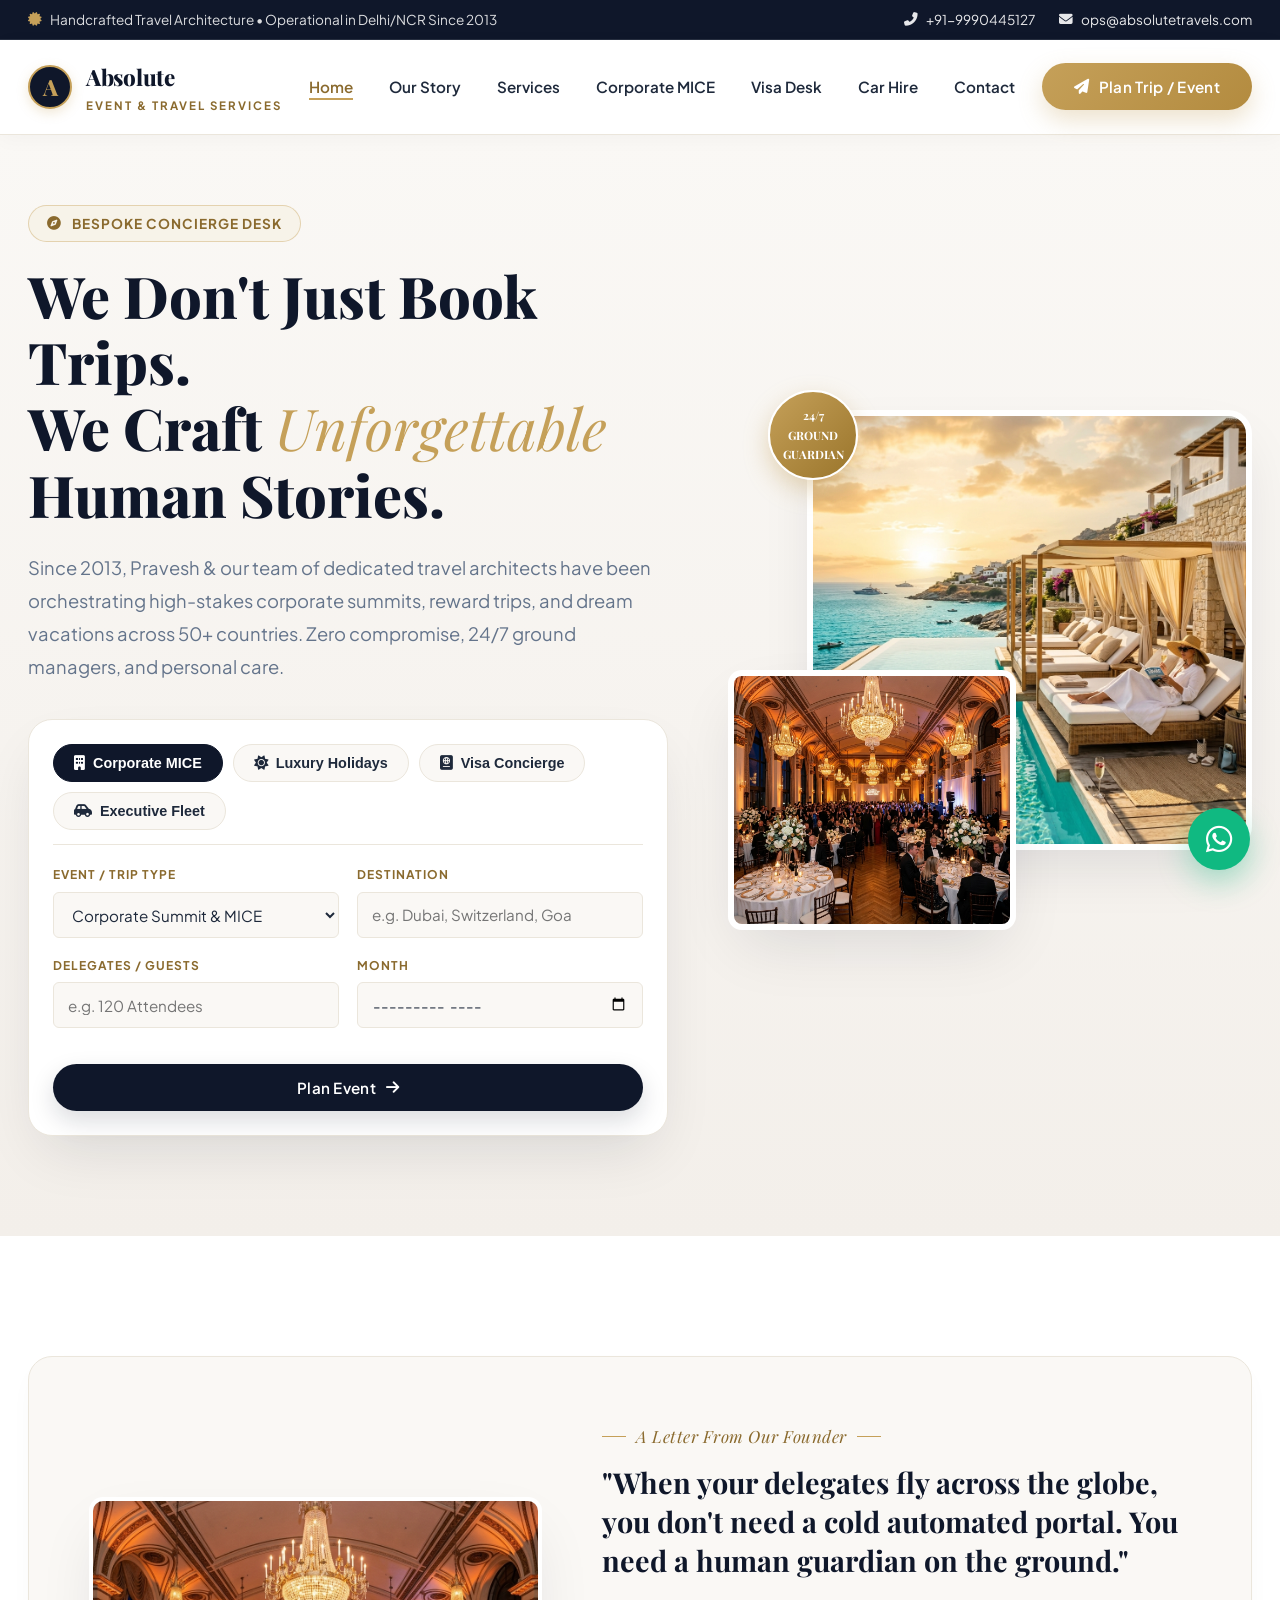
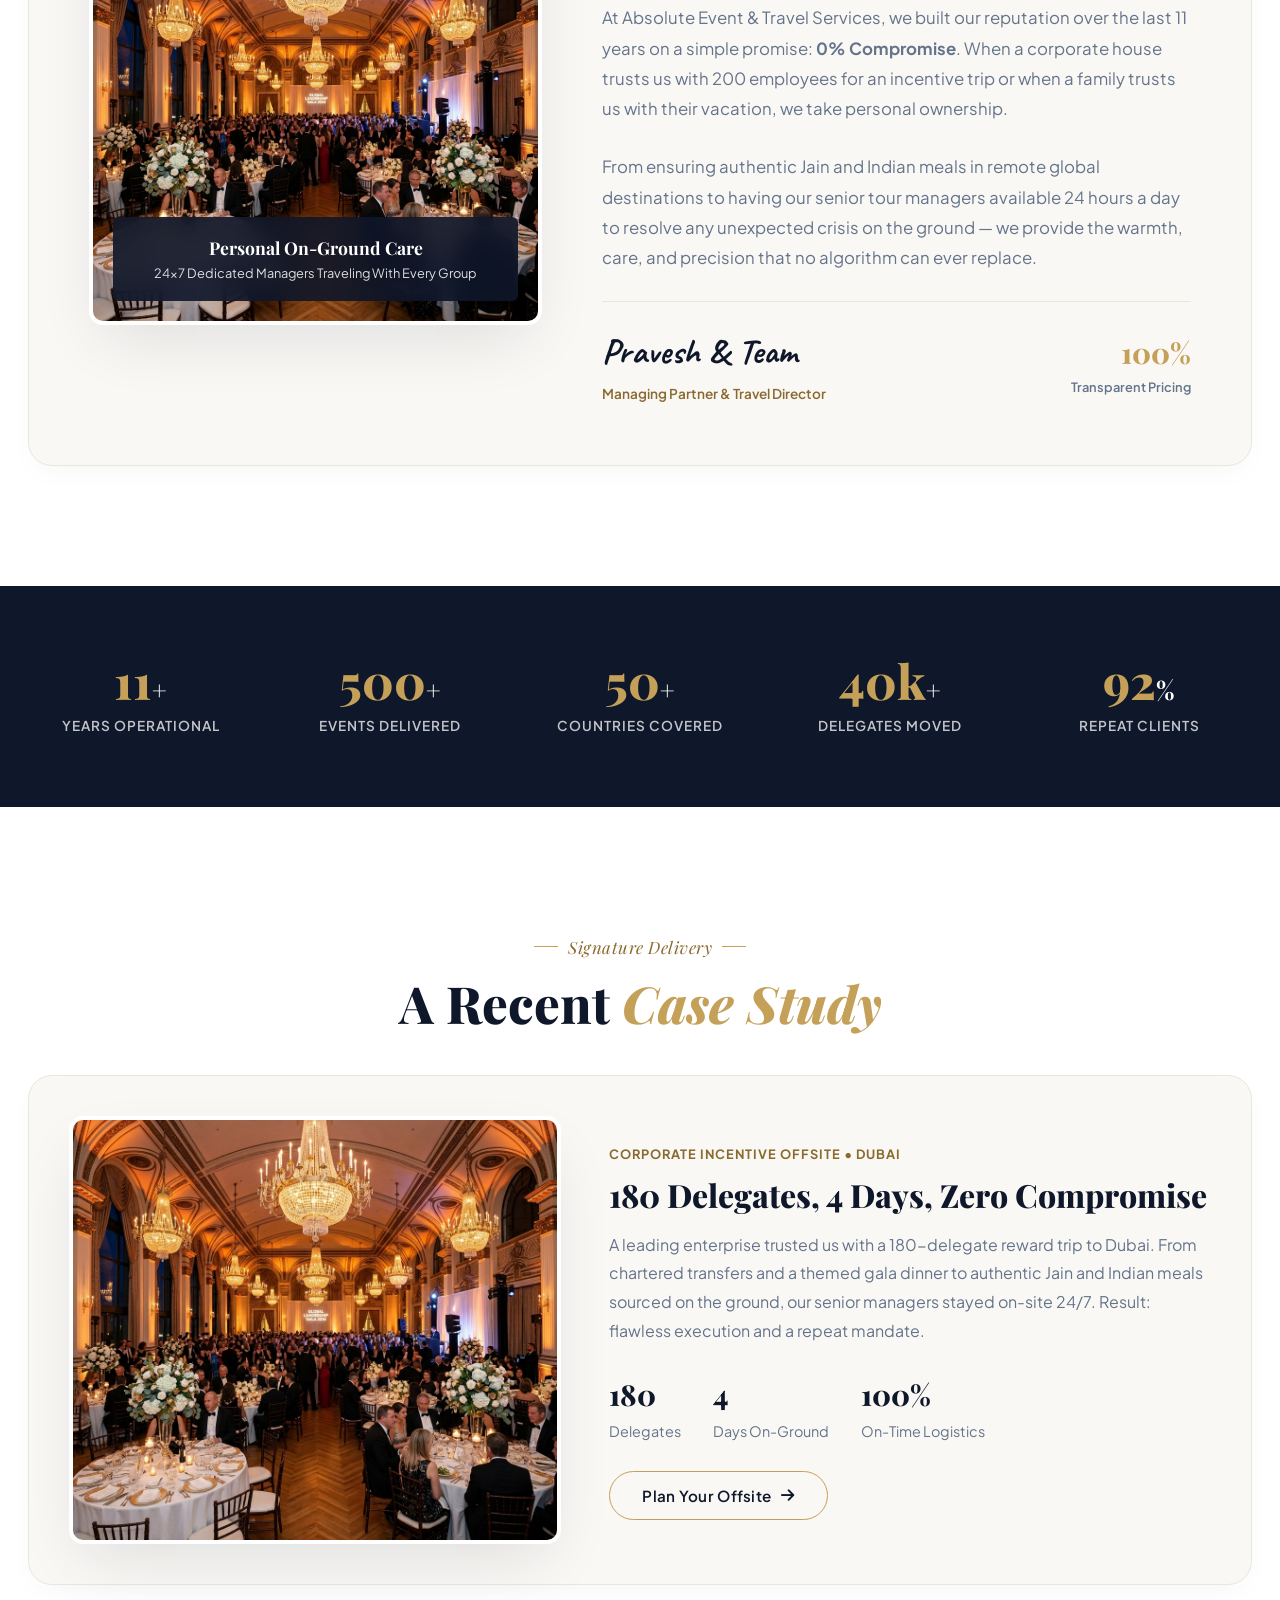
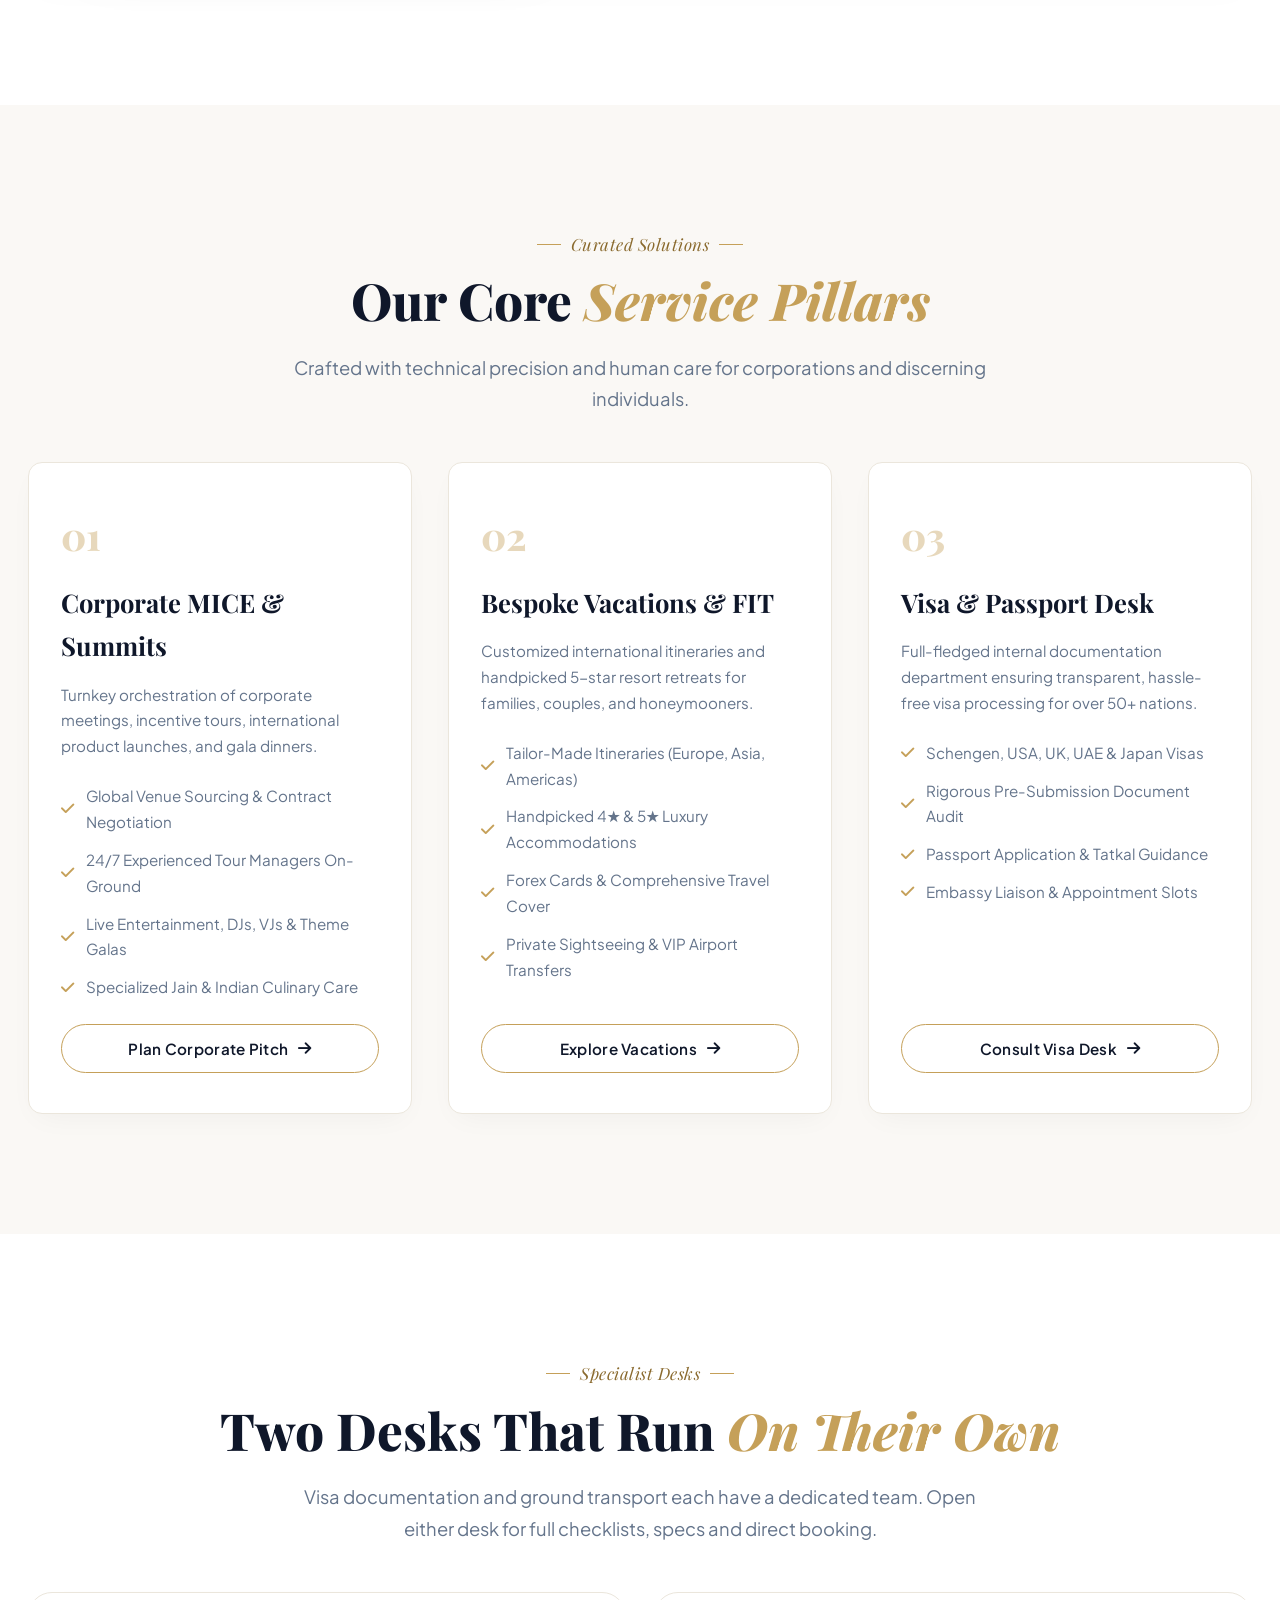
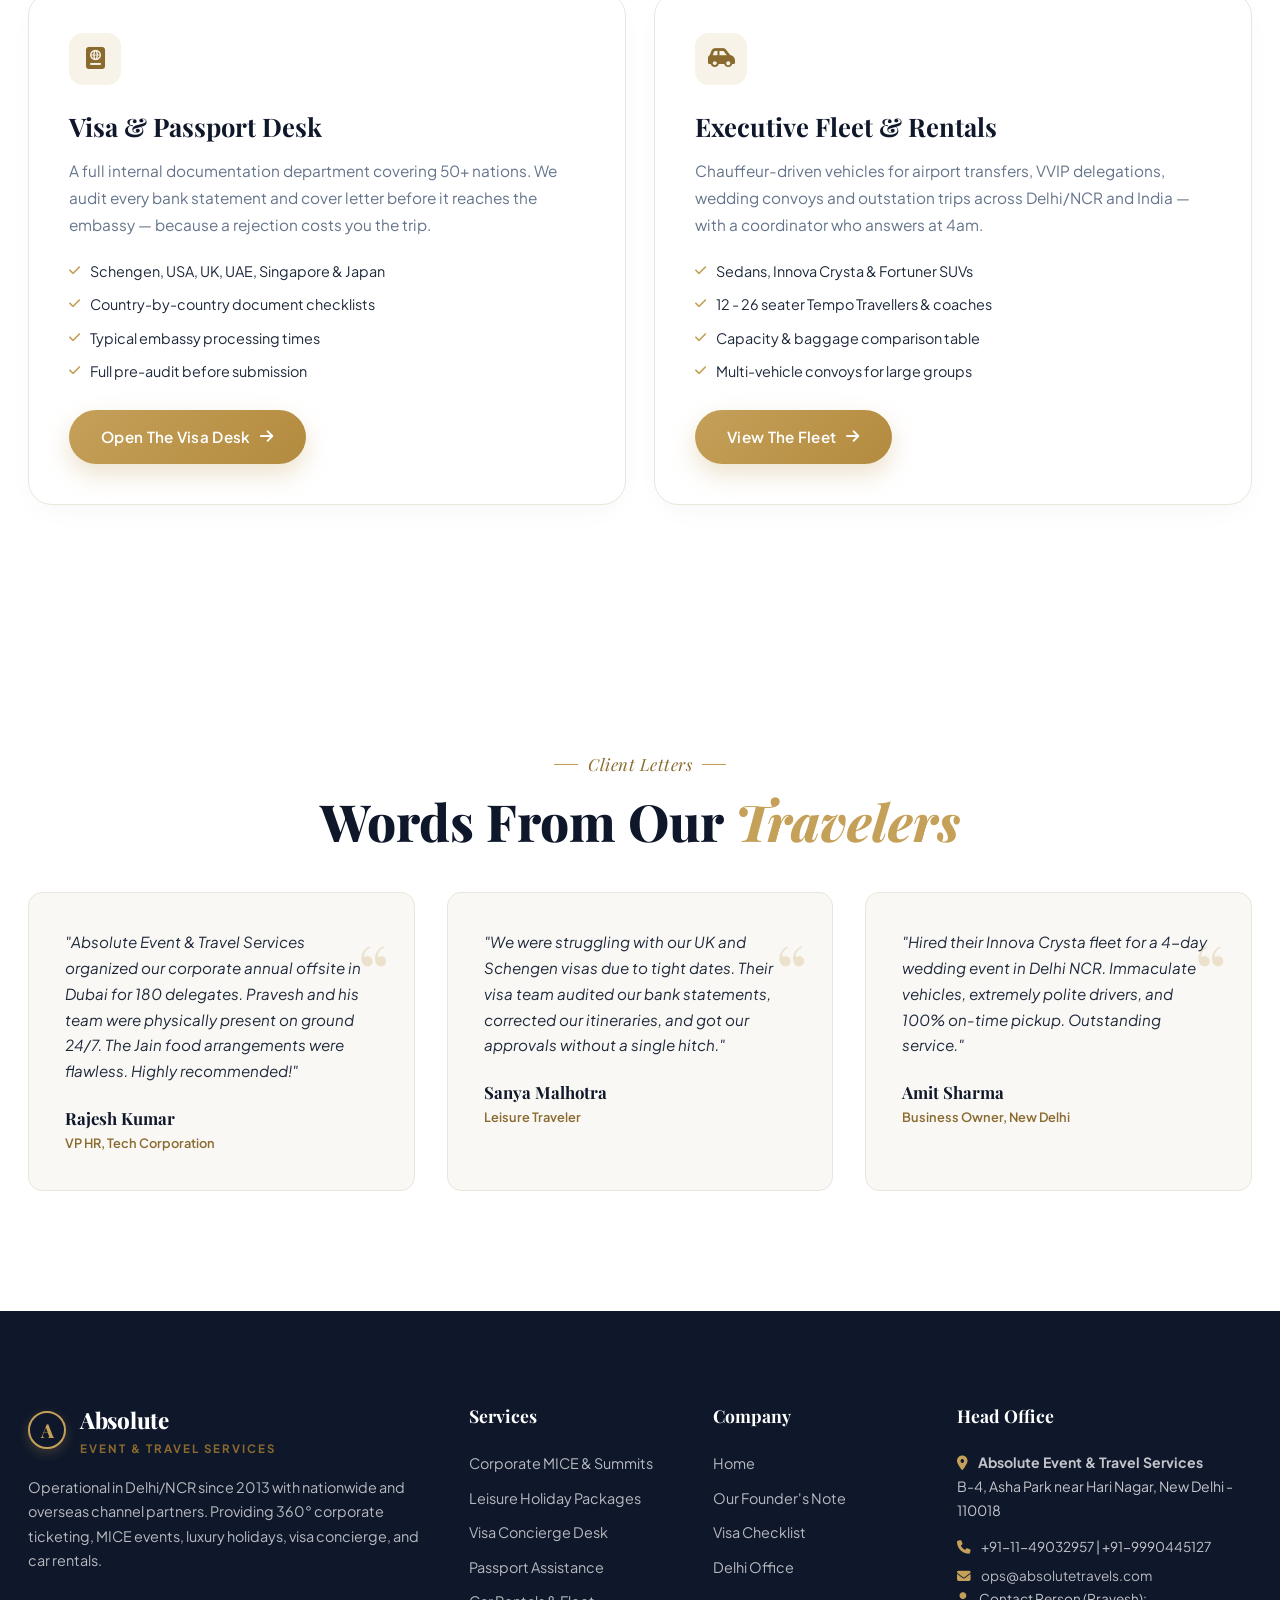
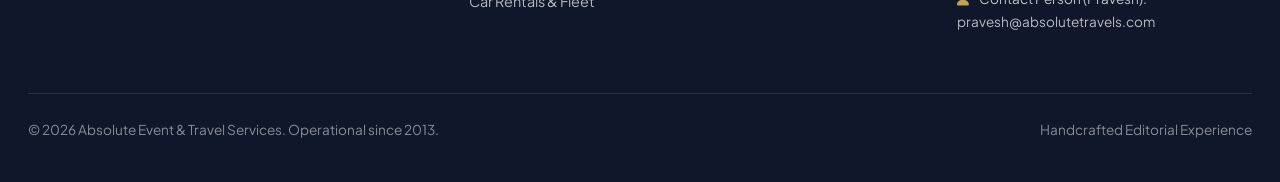
==== commit 0693ab34: "chore(hosting): move to Firebase Hosting, canonicalise on absolutetravels.com The repo carried three" ====
--- a/index.html
+++ b/index.html
@@ -7,7 +7,7 @@
   <meta name="description" content="Delhi/NCR's boutique event & travel concierge operational since 2013. Personal 24/7 ground managers for Corporate MICE, Incentive Trips, Luxury Vacations, Visa Concierge & Car Rentals.">
 
   <!-- Canonical -->
-  <link rel="canonical" href="https://absolutetravels.in/">
+  <link rel="canonical" href="https://absolutetravels.com/">
 
   <!-- Favicon (REPLACE: drop a real favicon.ico / apple-touch-icon into /images) -->
   <link rel="icon" type="image/png" href="images/favicon.png">
@@ -17,9 +17,9 @@
   <meta property="og:title" content="Absolute Event & Travel Services">
   <meta property="og:description" content="Crafting Unforgettable Human Stories & Flawless Corporate Events Since 2013.">
   <meta property="og:type" content="website">
-  <meta property="og:url" content="https://absolutetravels.in/">
+  <meta property="og:url" content="https://absolutetravels.com/">
   <!-- REPLACE: use a real 1200x630 branded share image -->
-  <meta property="og:image" content="https://absolutetravels.in/images/hero_light.png">
+  <meta property="og:image" content="https://absolutetravels.com/images/hero_light.png">
   <meta name="twitter:card" content="summary_large_image">
 
   <!-- Fonts & Icons -->
@@ -38,13 +38,13 @@
     "@type": "TravelAgency",
     "name": "Absolute Event & Travel Services",
     "alternateName": "Absolute Travels",
-    "url": "https://absolutetravels.in/",
-    "image": "https://absolutetravels.in/images/hero_light.png",
+    "url": "https://absolutetravels.com/",
+    "image": "https://absolutetravels.com/images/hero_light.png",
     "description": "Boutique event & travel concierge operational in Delhi/NCR since 2013. Corporate MICE, incentive trips, luxury vacations, visa concierge and executive car rentals.",
     "foundingDate": "2013",
     "priceRange": "$$$",
     "telephone": "+91-11-49032957",
-    "email": "ops@absolutetravels.in",
+    "email": "ops@absolutetravels.com",
     "address": {
       "@type": "PostalAddress",
       "streetAddress": "B-4, Asha Park near Hari Nagar",
@@ -69,7 +69,7 @@
       </div>
       <div class="top-contacts">
         <a href="tel:+919990445127"><i class="fas fa-phone-alt"></i> +91-9990445127</a>
-        <a href="mailto:ops@absolutetravels.in"><i class="fas fa-envelope"></i> ops@absolutetravels.in</a>
+        <a href="mailto:ops@absolutetravels.com"><i class="fas fa-envelope"></i> ops@absolutetravels.com</a>
       </div>
     </div>
   </div>
@@ -541,8 +541,8 @@
             <i class="fas fa-phone" style="color: var(--color-gold); margin-right: 8px;"></i> +91-11-49032957 | +91-9990445127
           </p>
           <p style="font-size: 0.85rem; color: rgba(255,255,255,0.75);">
-            <i class="fas fa-envelope" style="color: var(--color-gold); margin-right: 8px;"></i> <a href="mailto:ops@absolutetravels.in">ops@absolutetravels.in</a><br>
-            <i class="fas fa-user" style="color: var(--color-gold); margin-right: 8px;"></i> Contact Person (Pravesh): <a href="mailto:pravesh@absolutetravels.in">pravesh@absolutetravels.in</a>
+            <i class="fas fa-envelope" style="color: var(--color-gold); margin-right: 8px;"></i> <a href="mailto:ops@absolutetravels.com">ops@absolutetravels.com</a><br>
+            <i class="fas fa-user" style="color: var(--color-gold); margin-right: 8px;"></i> Contact Person (Pravesh): <a href="mailto:pravesh@absolutetravels.com">pravesh@absolutetravels.com</a>
           </p>
         </div>
       </div>
@@ -570,7 +570,7 @@
       <form id="modal-inquiry-form">
         <!-- ============================================================
              WEB3FORMS: paste your free access key below to receive leads
-             by email at ops@absolutetravels.in. Get it (free, no signup
+             by email at ops@absolutetravels.com. Get it (free, no signup
              wall) at https://web3forms.com — enter that email, copy the key.
              Until a real key is set, submission falls back to WhatsApp only.
              ============================================================ -->
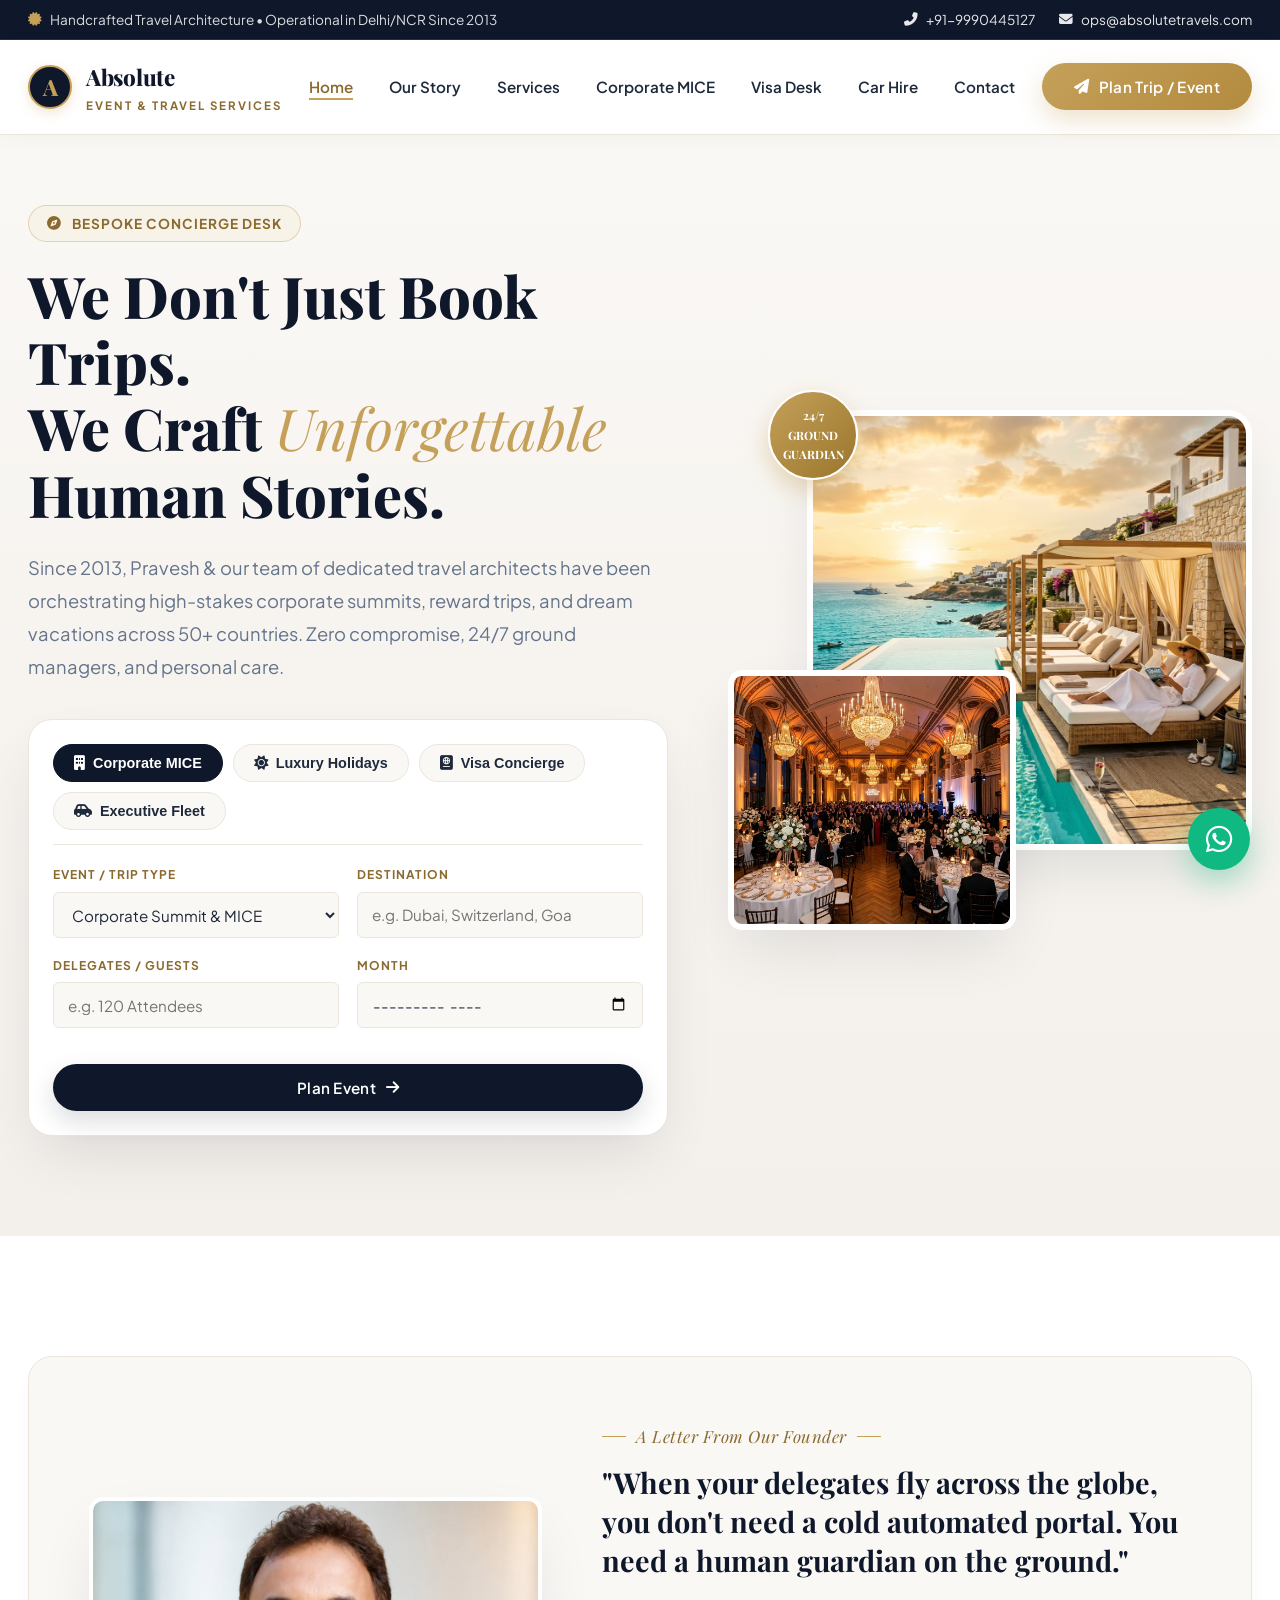
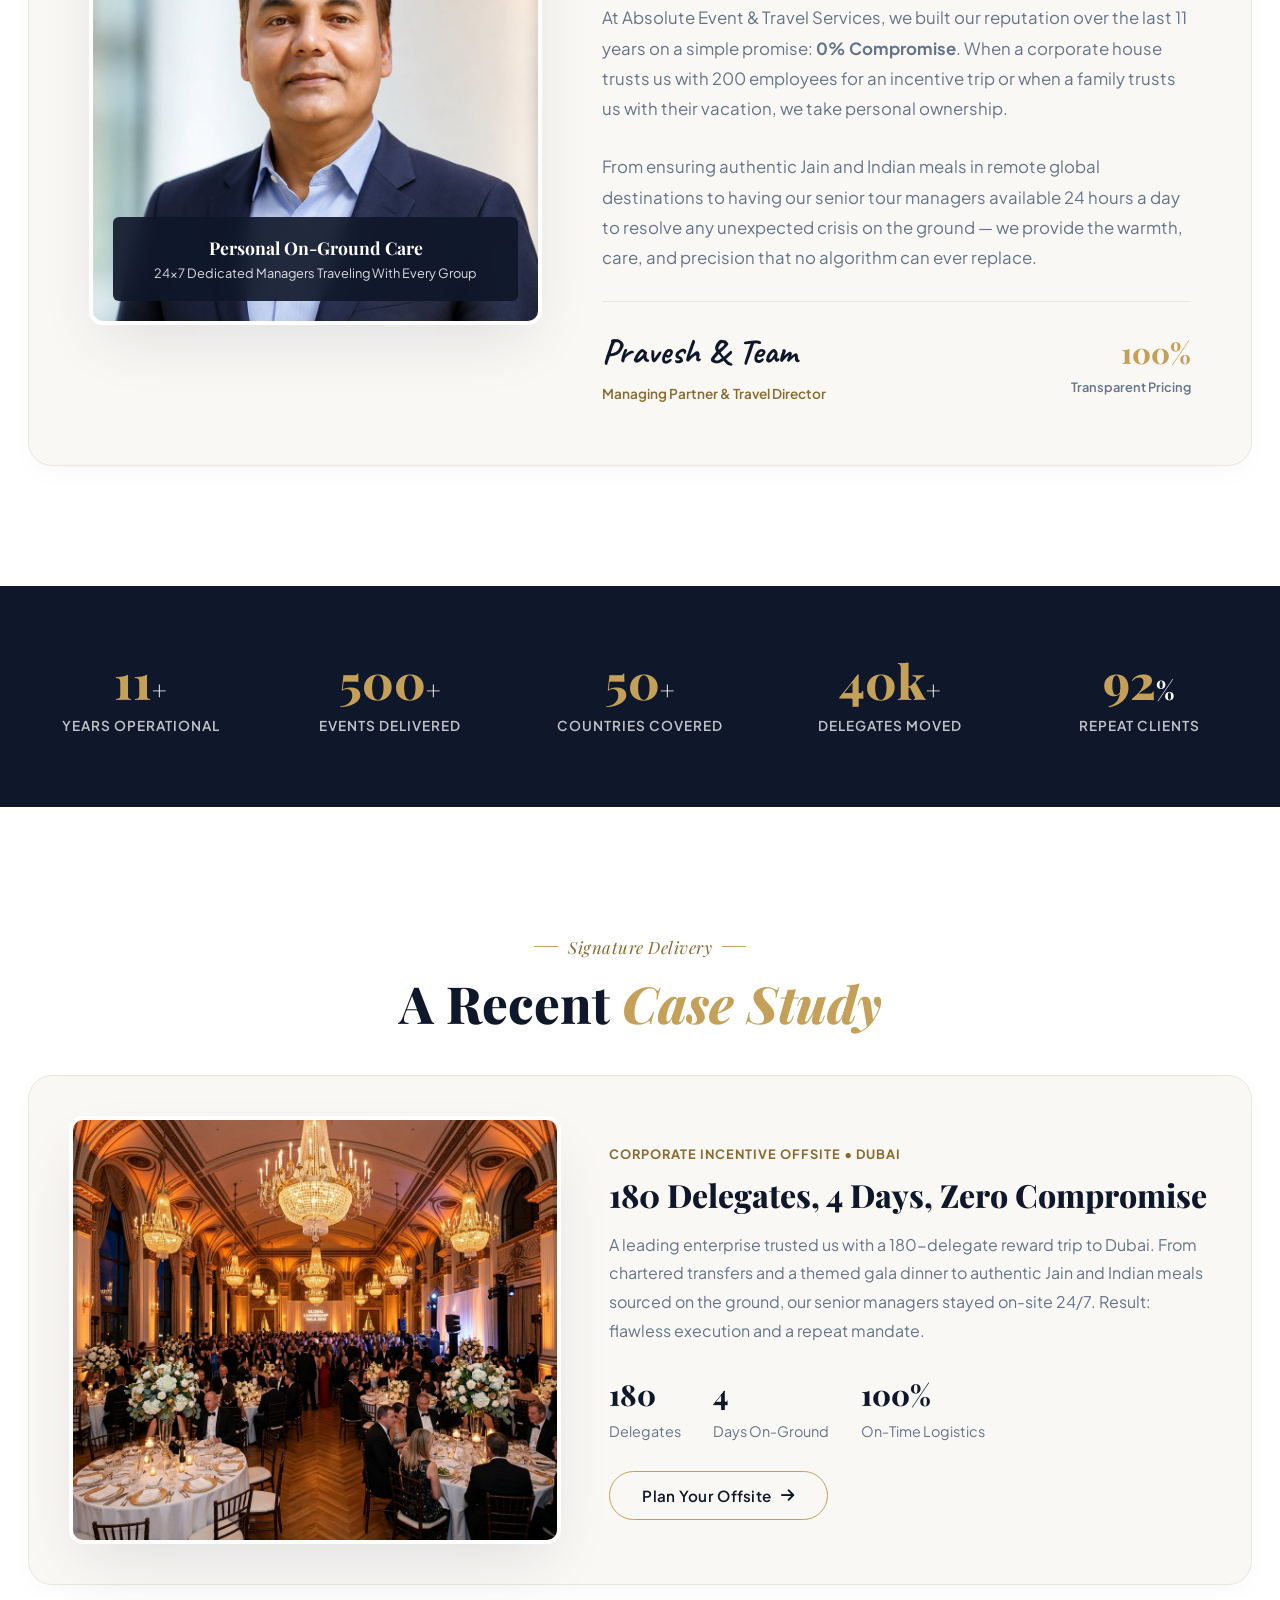
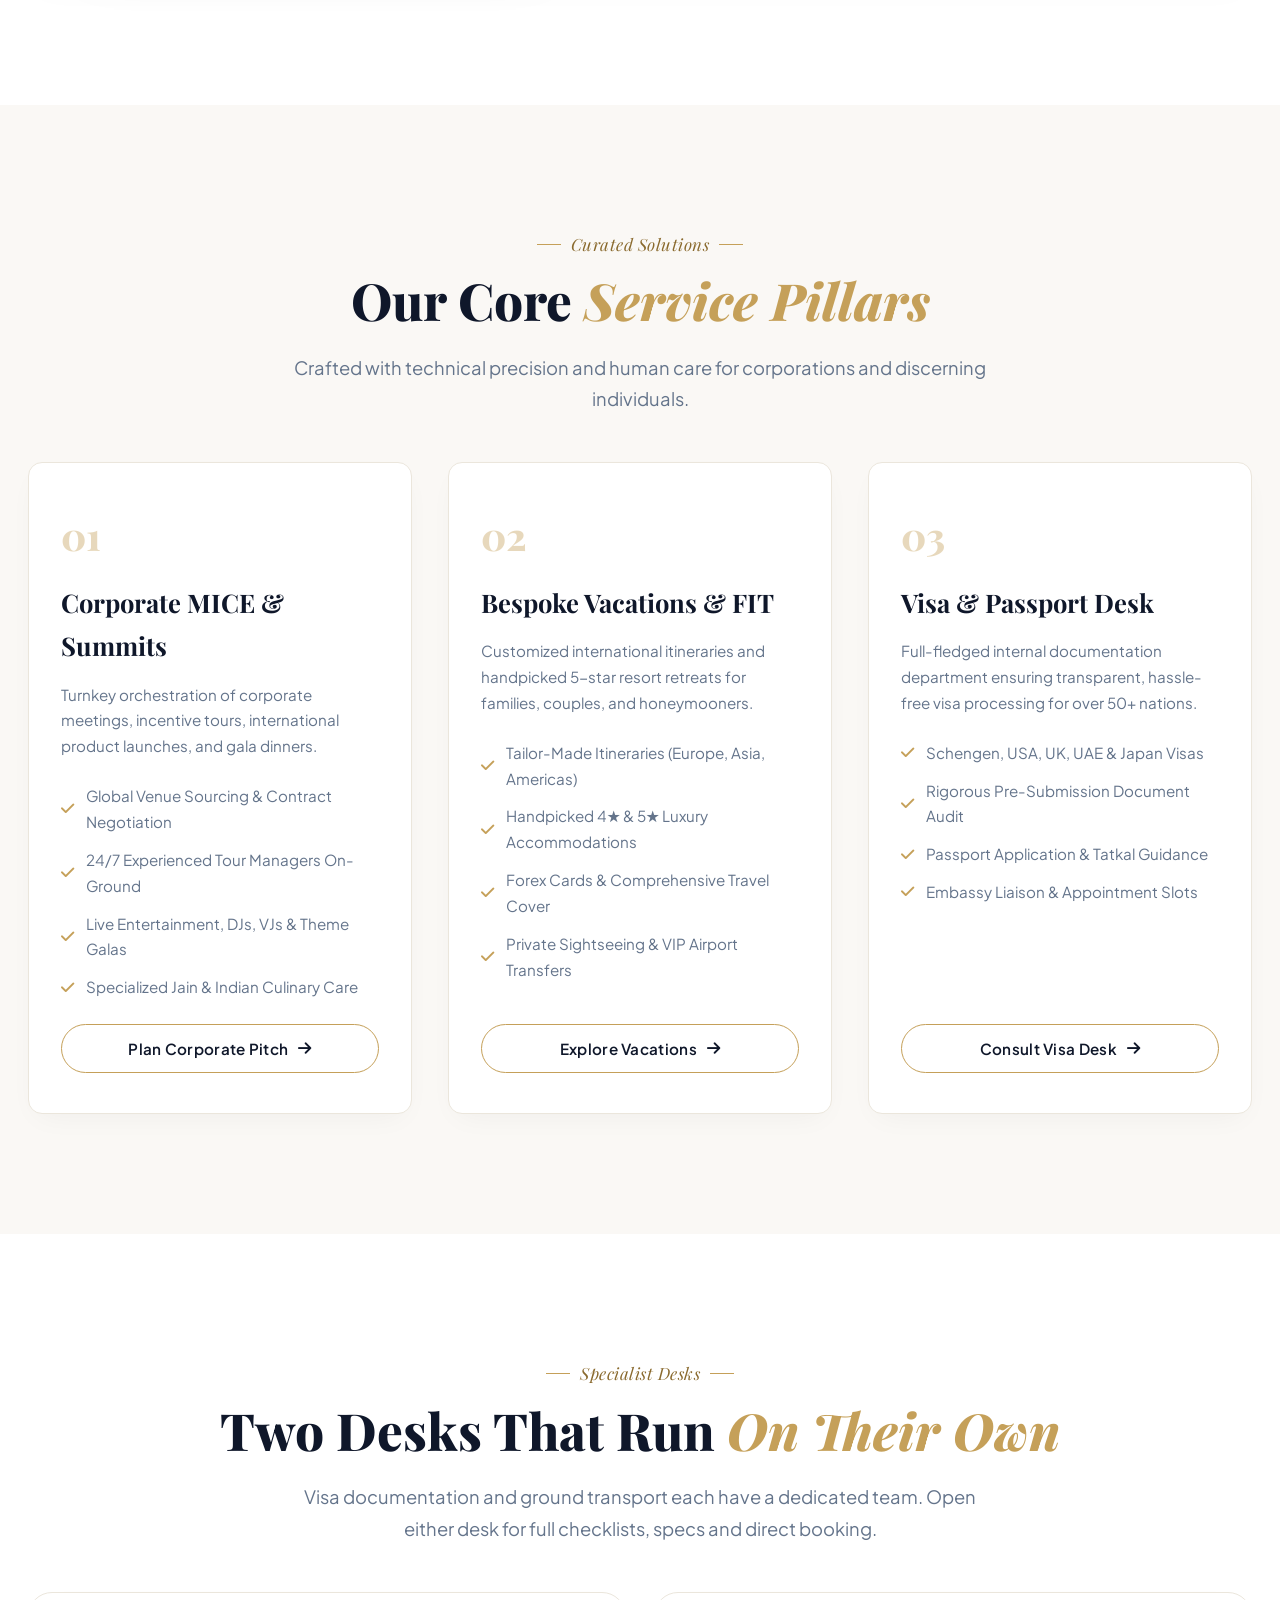
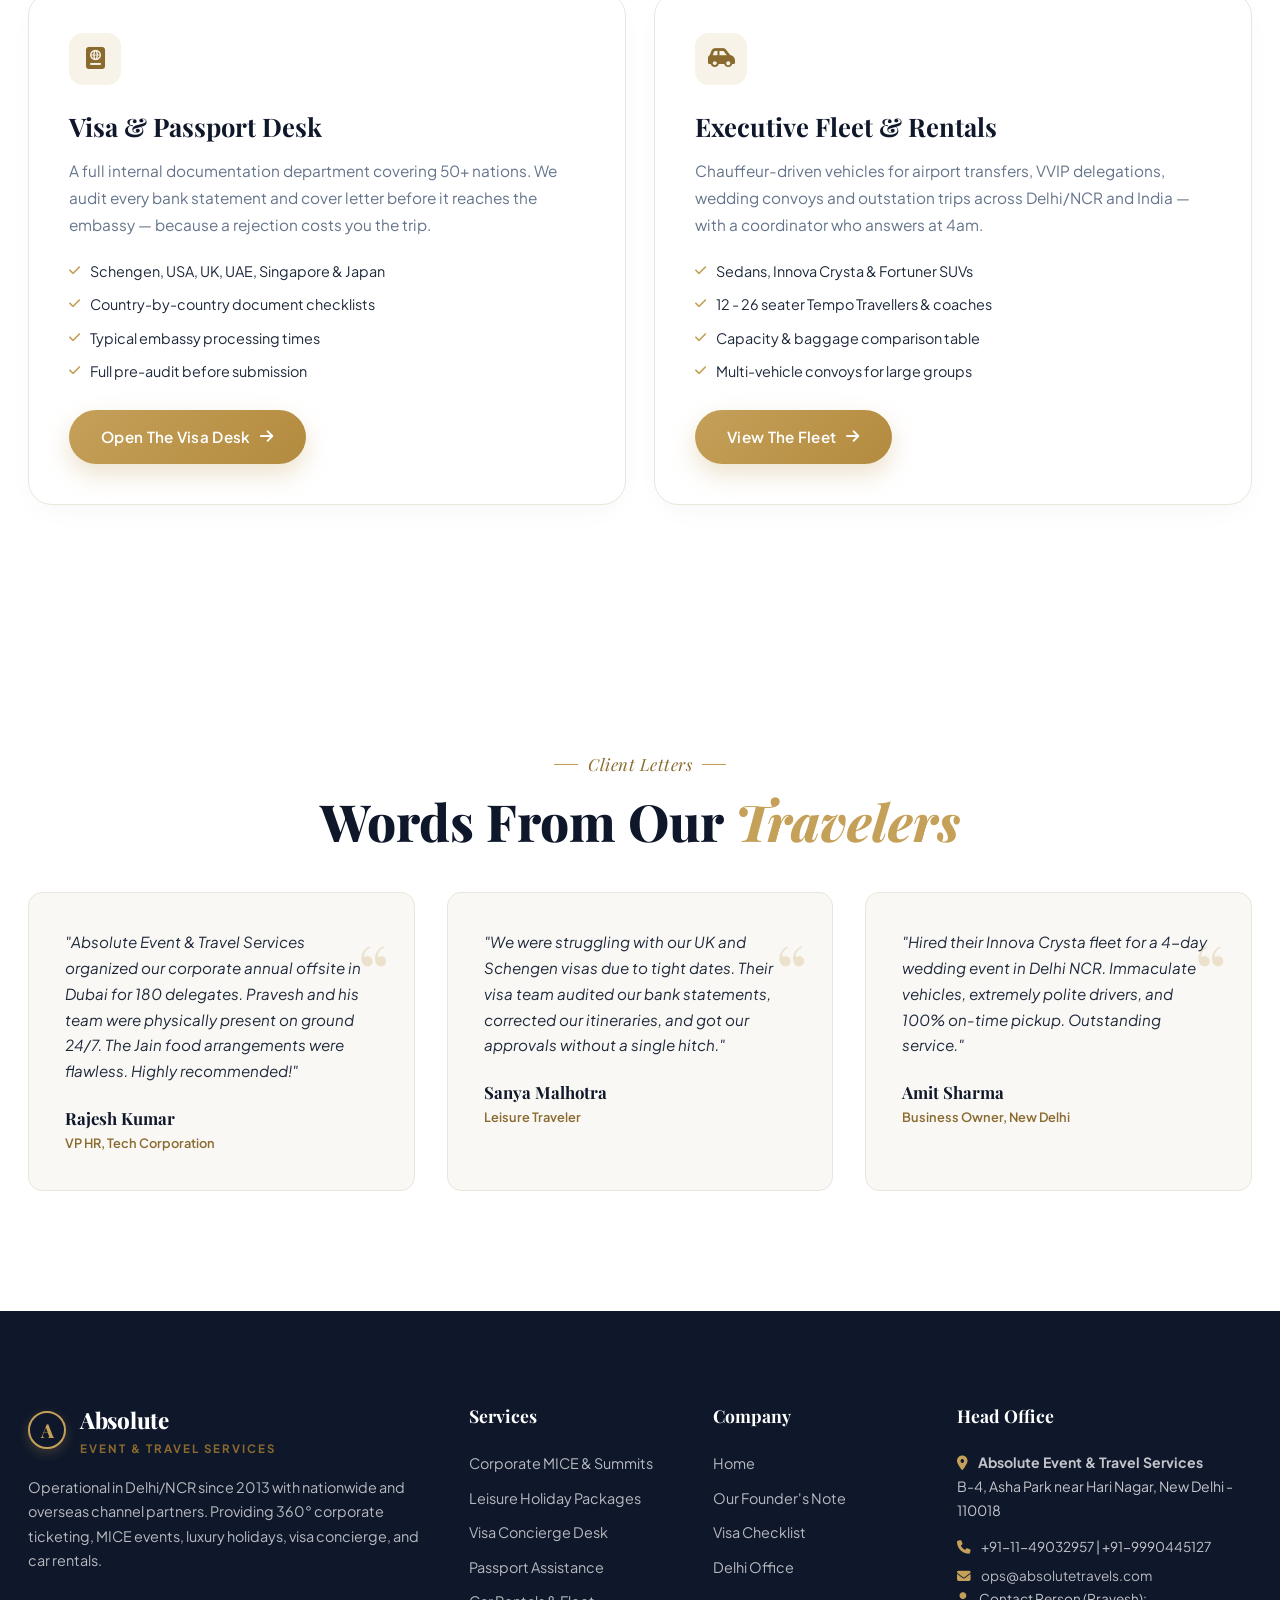
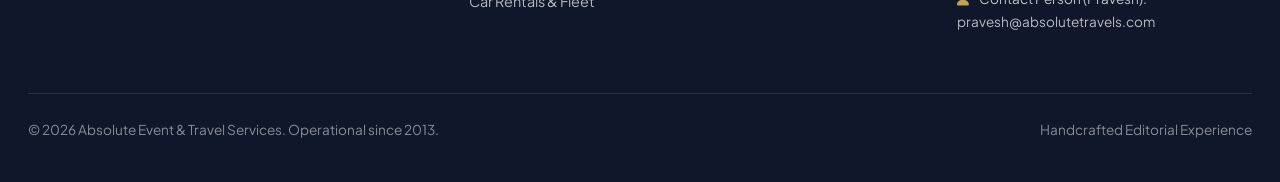
==== commit 12b35f5b: "fix(assets): wire up real founder photo, favicon, apple-touch-icon, og:image Closes TODO P1 #2. Real" ====
--- a/index.html
+++ b/index.html
@@ -9,7 +9,7 @@
   <!-- Canonical -->
   <link rel="canonical" href="https://absolutetravels.com/">
 
-  <!-- Favicon (REPLACE: drop a real favicon.ico / apple-touch-icon into /images) -->
+  <!-- Favicon -->
   <link rel="icon" type="image/png" href="images/favicon.png">
   <link rel="apple-touch-icon" href="images/apple-touch-icon.png">
 
@@ -18,8 +18,7 @@
   <meta property="og:description" content="Crafting Unforgettable Human Stories & Flawless Corporate Events Since 2013.">
   <meta property="og:type" content="website">
   <meta property="og:url" content="https://absolutetravels.com/">
-  <!-- REPLACE: use a real 1200x630 branded share image -->
-  <meta property="og:image" content="https://absolutetravels.com/images/hero_light.png">
+  <meta property="og:image" content="https://absolutetravels.com/images/og-image.png">
   <meta name="twitter:card" content="summary_large_image">
 
   <!-- Fonts & Icons -->
@@ -212,7 +211,6 @@
     <div class="container">
       <div class="founder-box">
         <div class="founder-image-wrapper">
-          <!-- REPLACE: real photo of Pravesh / the team (portrait, ~600x800). This is your #1 trust asset. -->
           <img src="images/founder.jpg" alt="Pravesh, Managing Partner & Travel Director at Absolute Travels" width="600" height="420" loading="lazy" decoding="async" onerror="this.onerror=null;this.src='images/mice_light.png'">
           <div class="founder-tag-overlay">
             <h4 style="font-family: var(--font-serif); font-size: 1.1rem; font-weight: 700;">Personal On-Ground Care</h4>
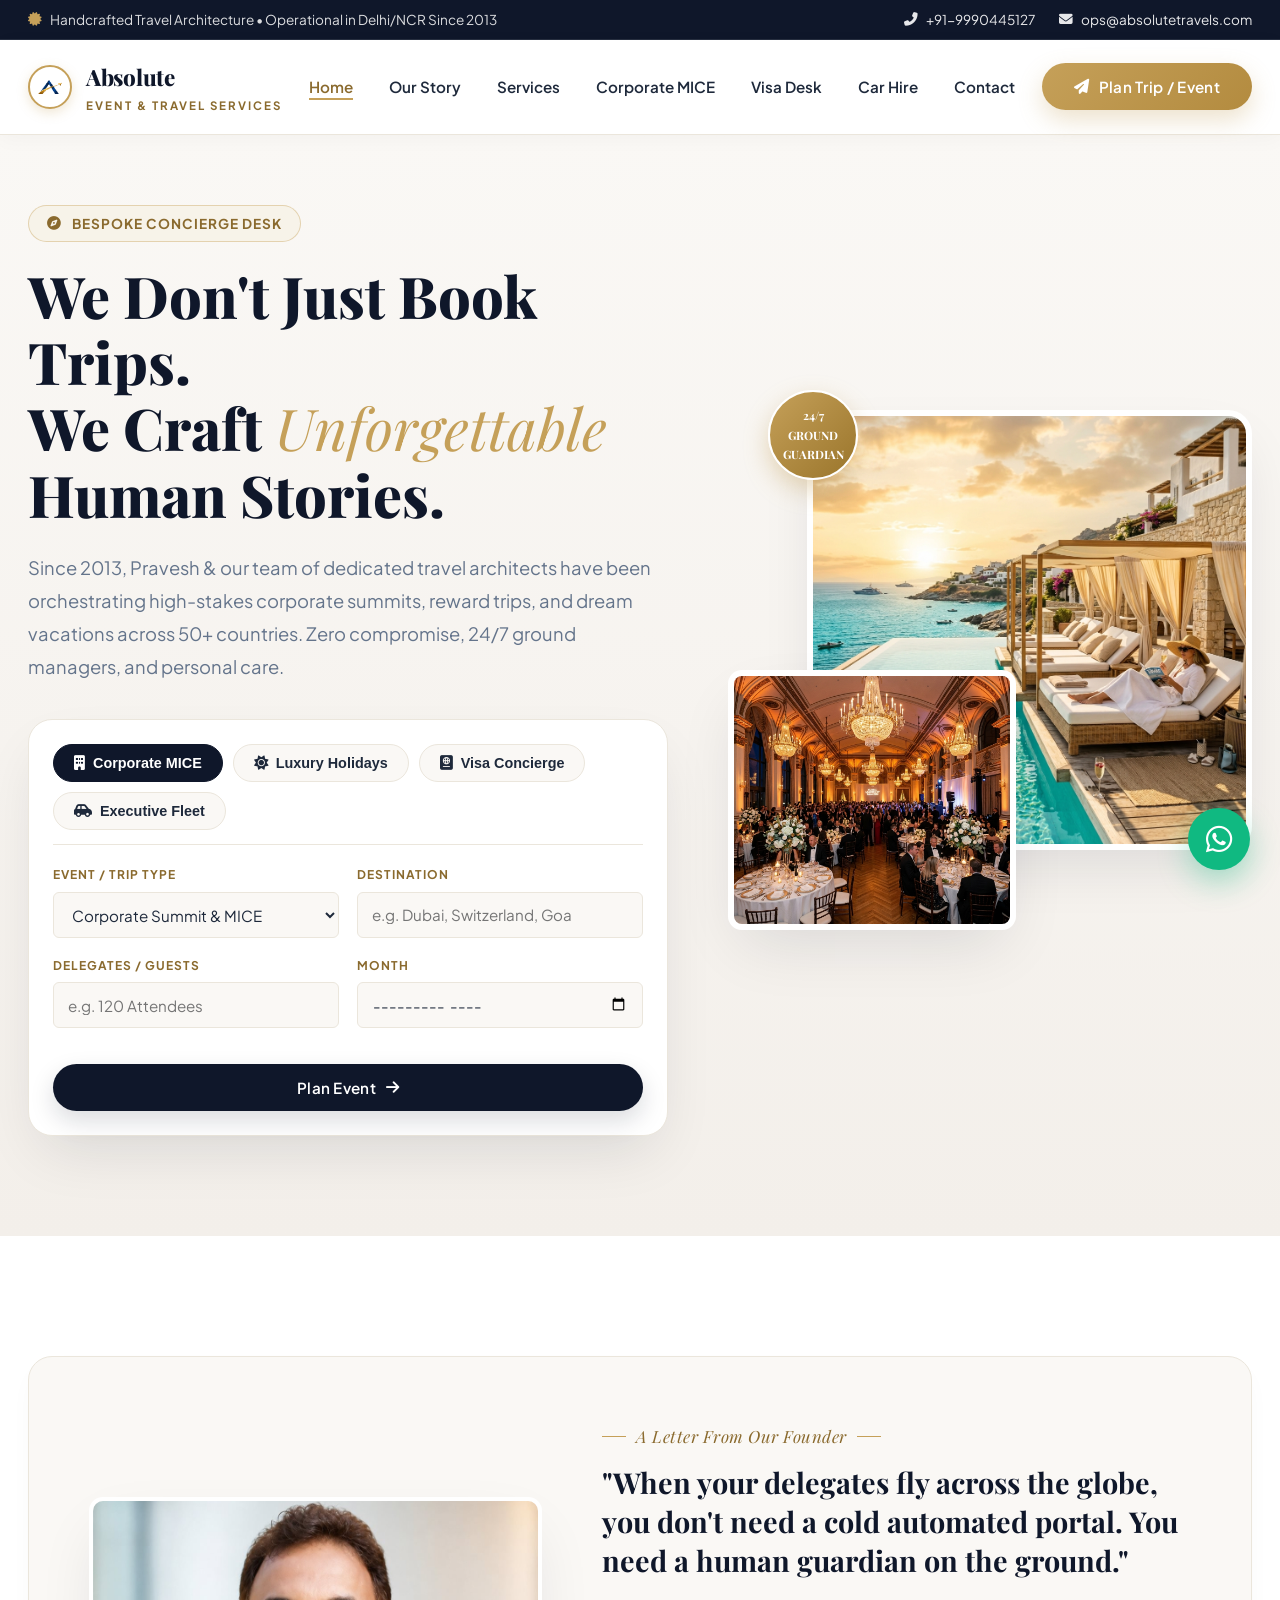
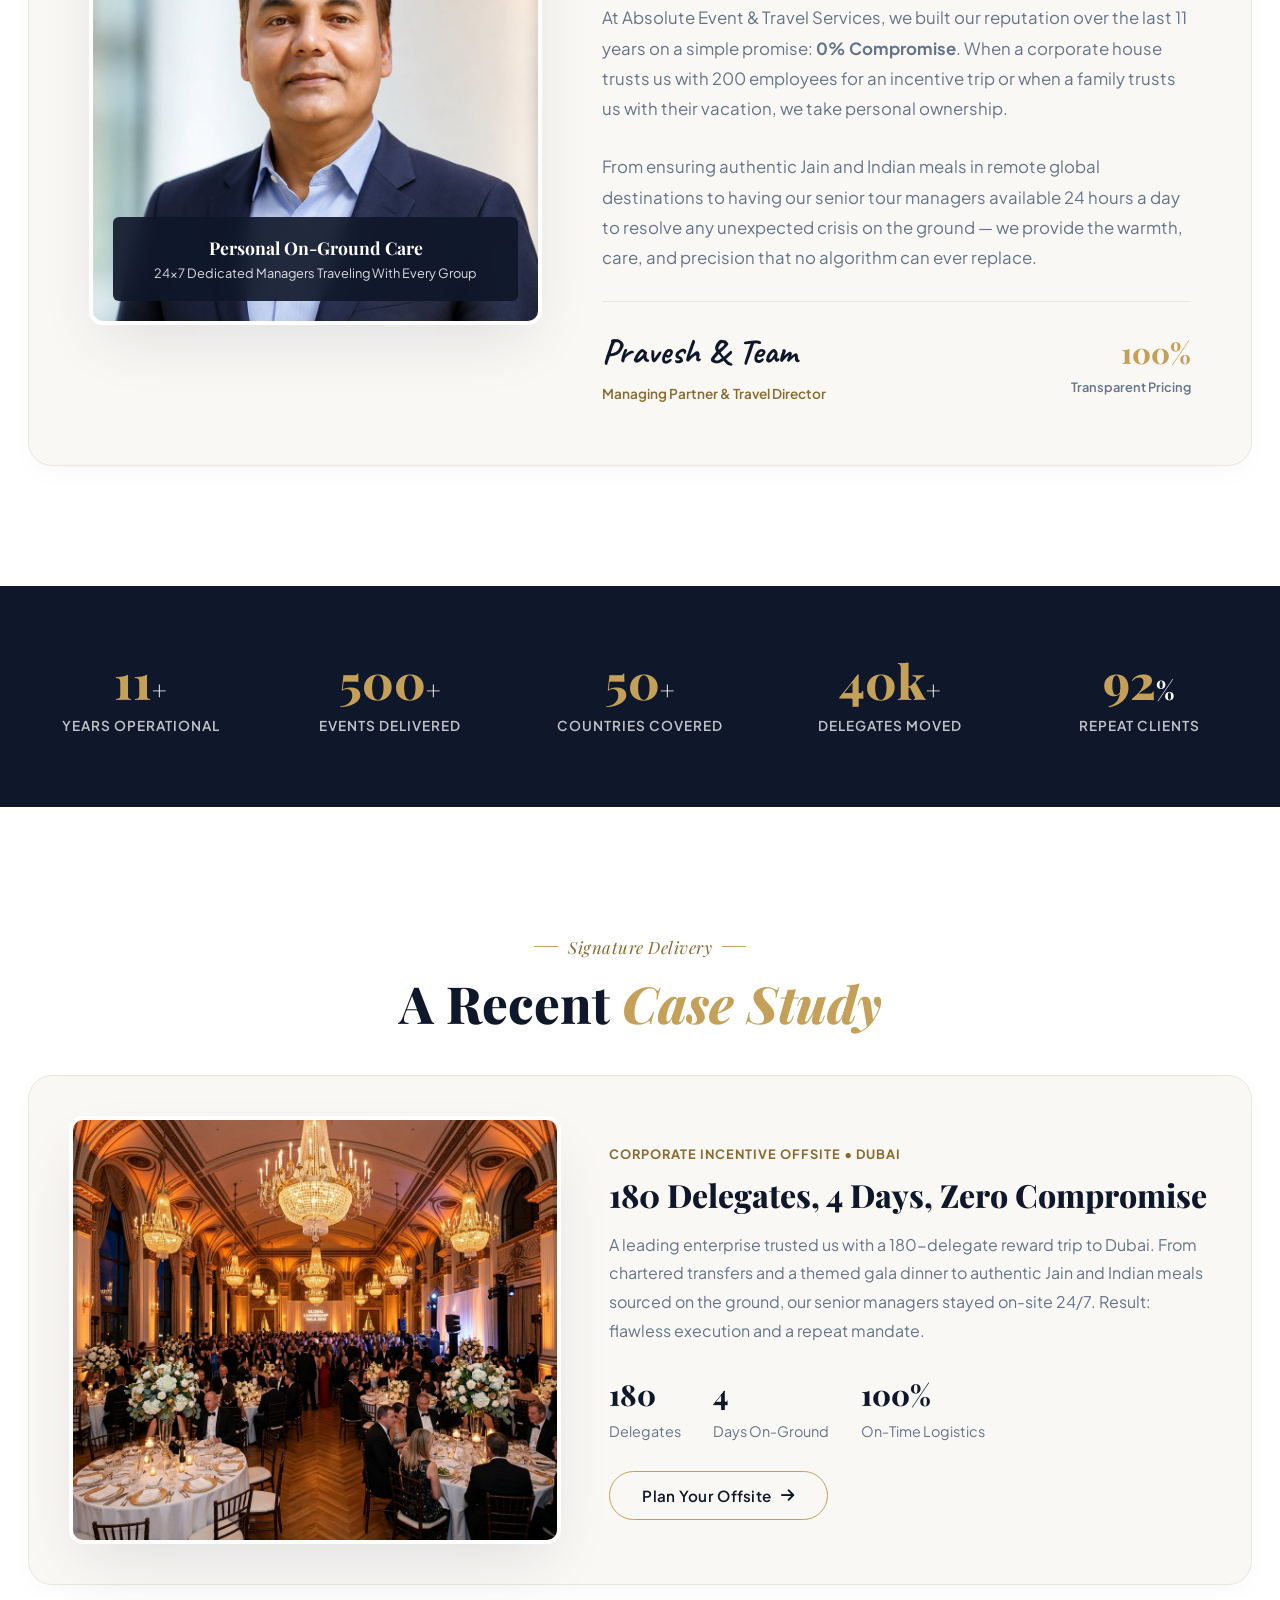
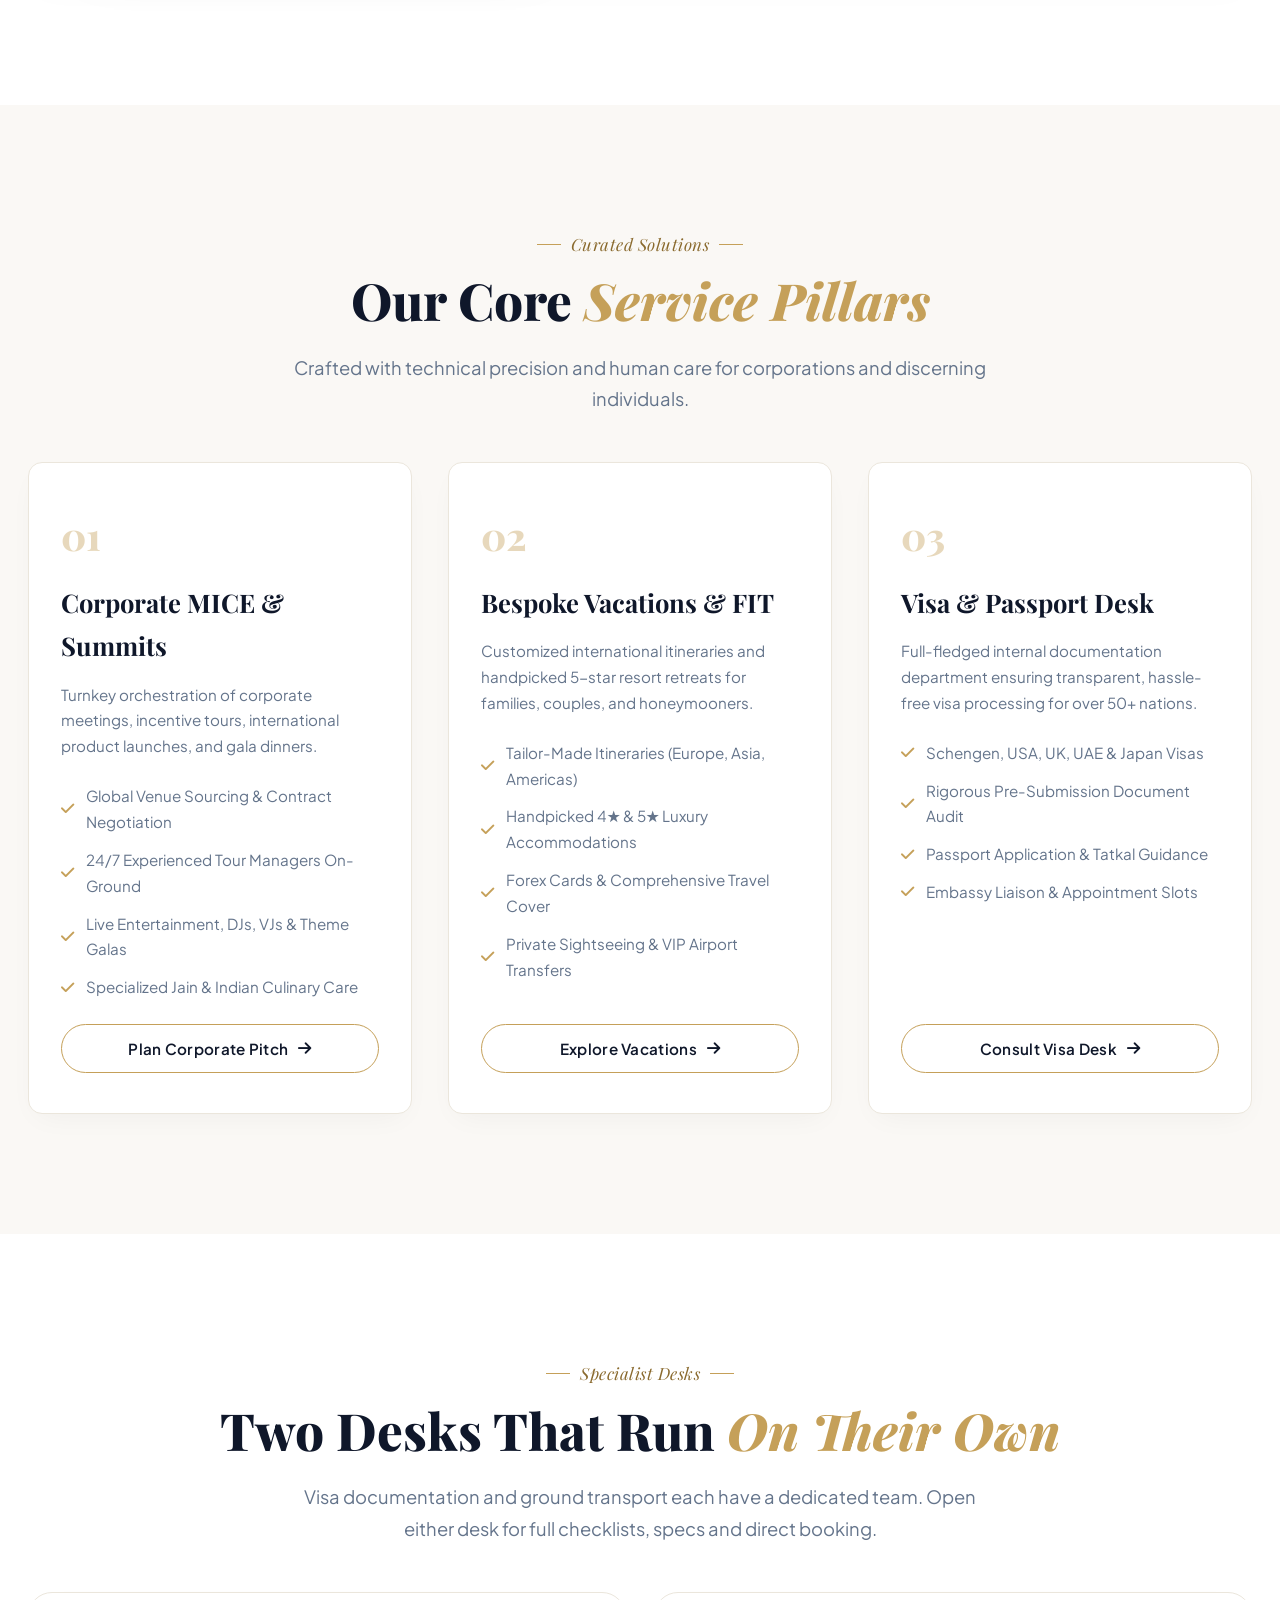
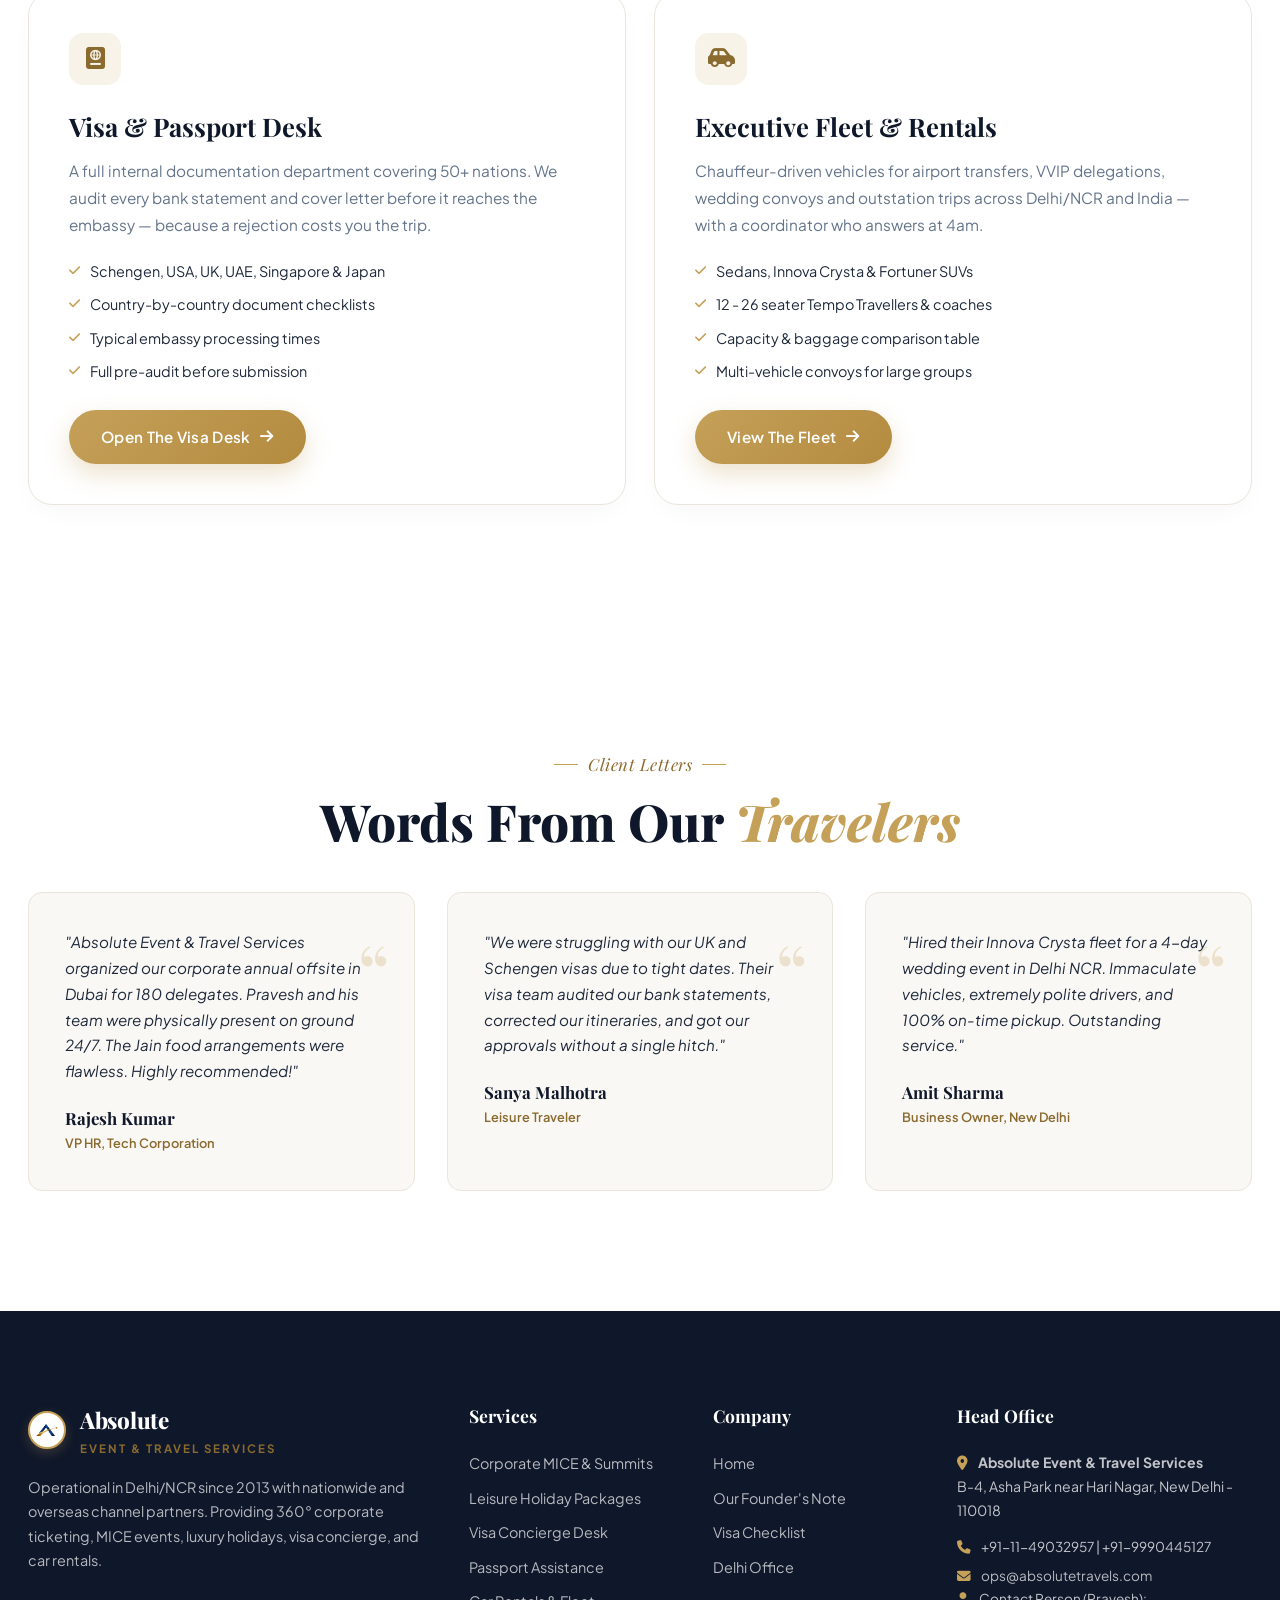
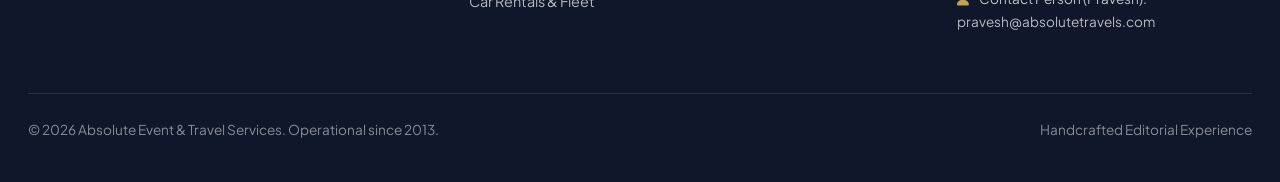
==== commit 7a91af67: "feat(brand): swap header/footer stamp logo for the real logo mark Replaces the CSS "A" text badge (." ====
--- a/index.html
+++ b/index.html
@@ -77,7 +77,7 @@
   <nav class="navbar">
     <div class="container nav-container">
       <a href="index.html" class="brand-logo">
-        <div class="stamp-logo">A</div>
+        <div class="stamp-logo"><img src="images/logo-mark.png" alt="Absolute Event &amp; Travel Services logo"></div>
         <div>
           <span class="brand-title">Absolute</span>
           <span class="brand-subtext">Event & Travel Services</span>
@@ -496,7 +496,7 @@
       <div class="footer-grid-editorial">
         <div>
           <div class="brand-logo" style="margin-bottom: 16px;">
-            <div class="stamp-logo" style="width: 38px; height: 38px; font-size: 1.2rem;">A</div>
+            <div class="stamp-logo" style="width: 38px; height: 38px; padding: 6px;"><img src="images/logo-mark.png" alt="Absolute Event &amp; Travel Services logo"></div>
             <div>
               <span class="brand-title" style="color: #FFF;">Absolute</span>
               <span class="brand-subtext">Event & Travel Services</span>
--- a/styles.css
+++ b/styles.css
@@ -254,16 +254,20 @@
   width: 44px;
   height: 44px;
   border-radius: 50%;
-  background: var(--color-navy);
-  color: var(--color-gold);
+  background: #FFFFFF;
   display: flex;
   align-items: center;
   justify-content: center;
-  font-family: var(--font-serif);
-  font-weight: 800;
-  font-size: 1.4rem;
   border: 2px solid var(--color-gold);
   box-shadow: 0 4px 12px rgba(197, 160, 89, 0.25);
+  padding: 8px;
+  flex-shrink: 0;
+}
+
+.stamp-logo img {
+  width: 100%;
+  height: 100%;
+  object-fit: contain;
 }
 
 .brand-title {
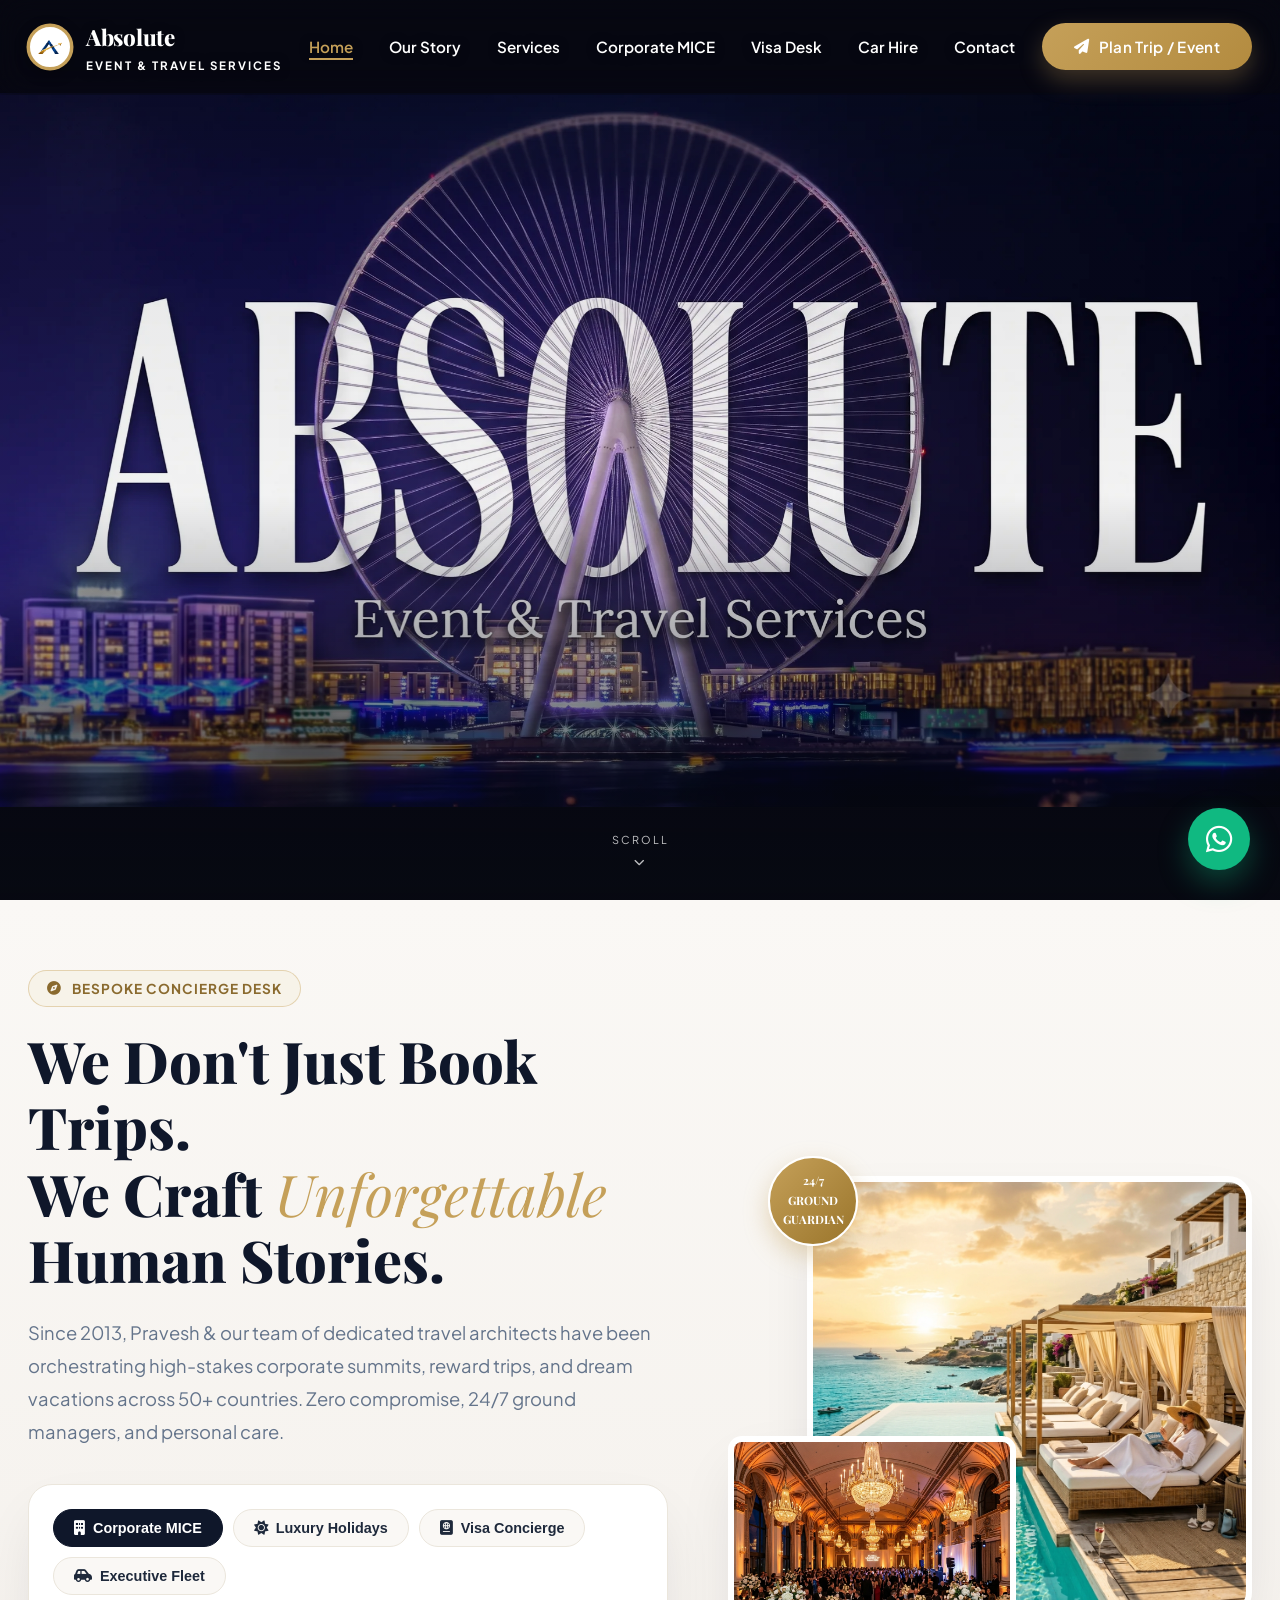
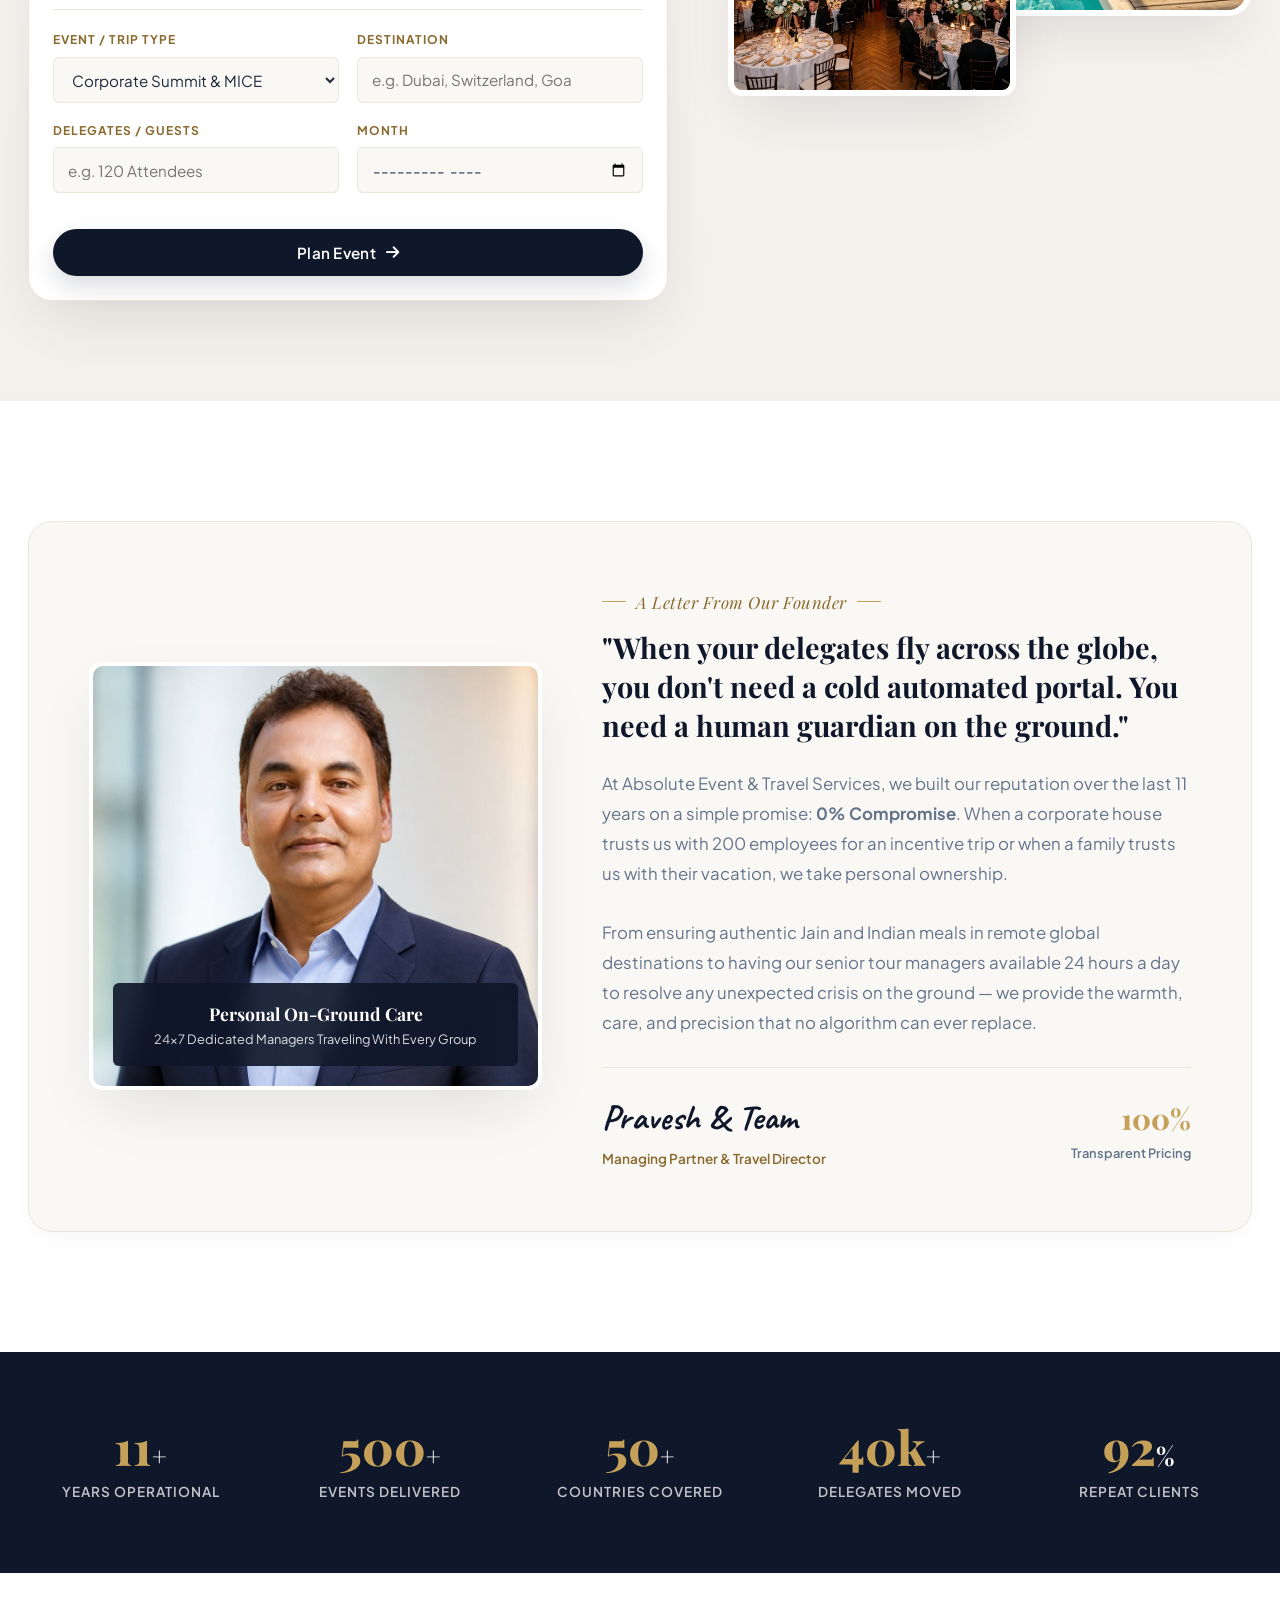
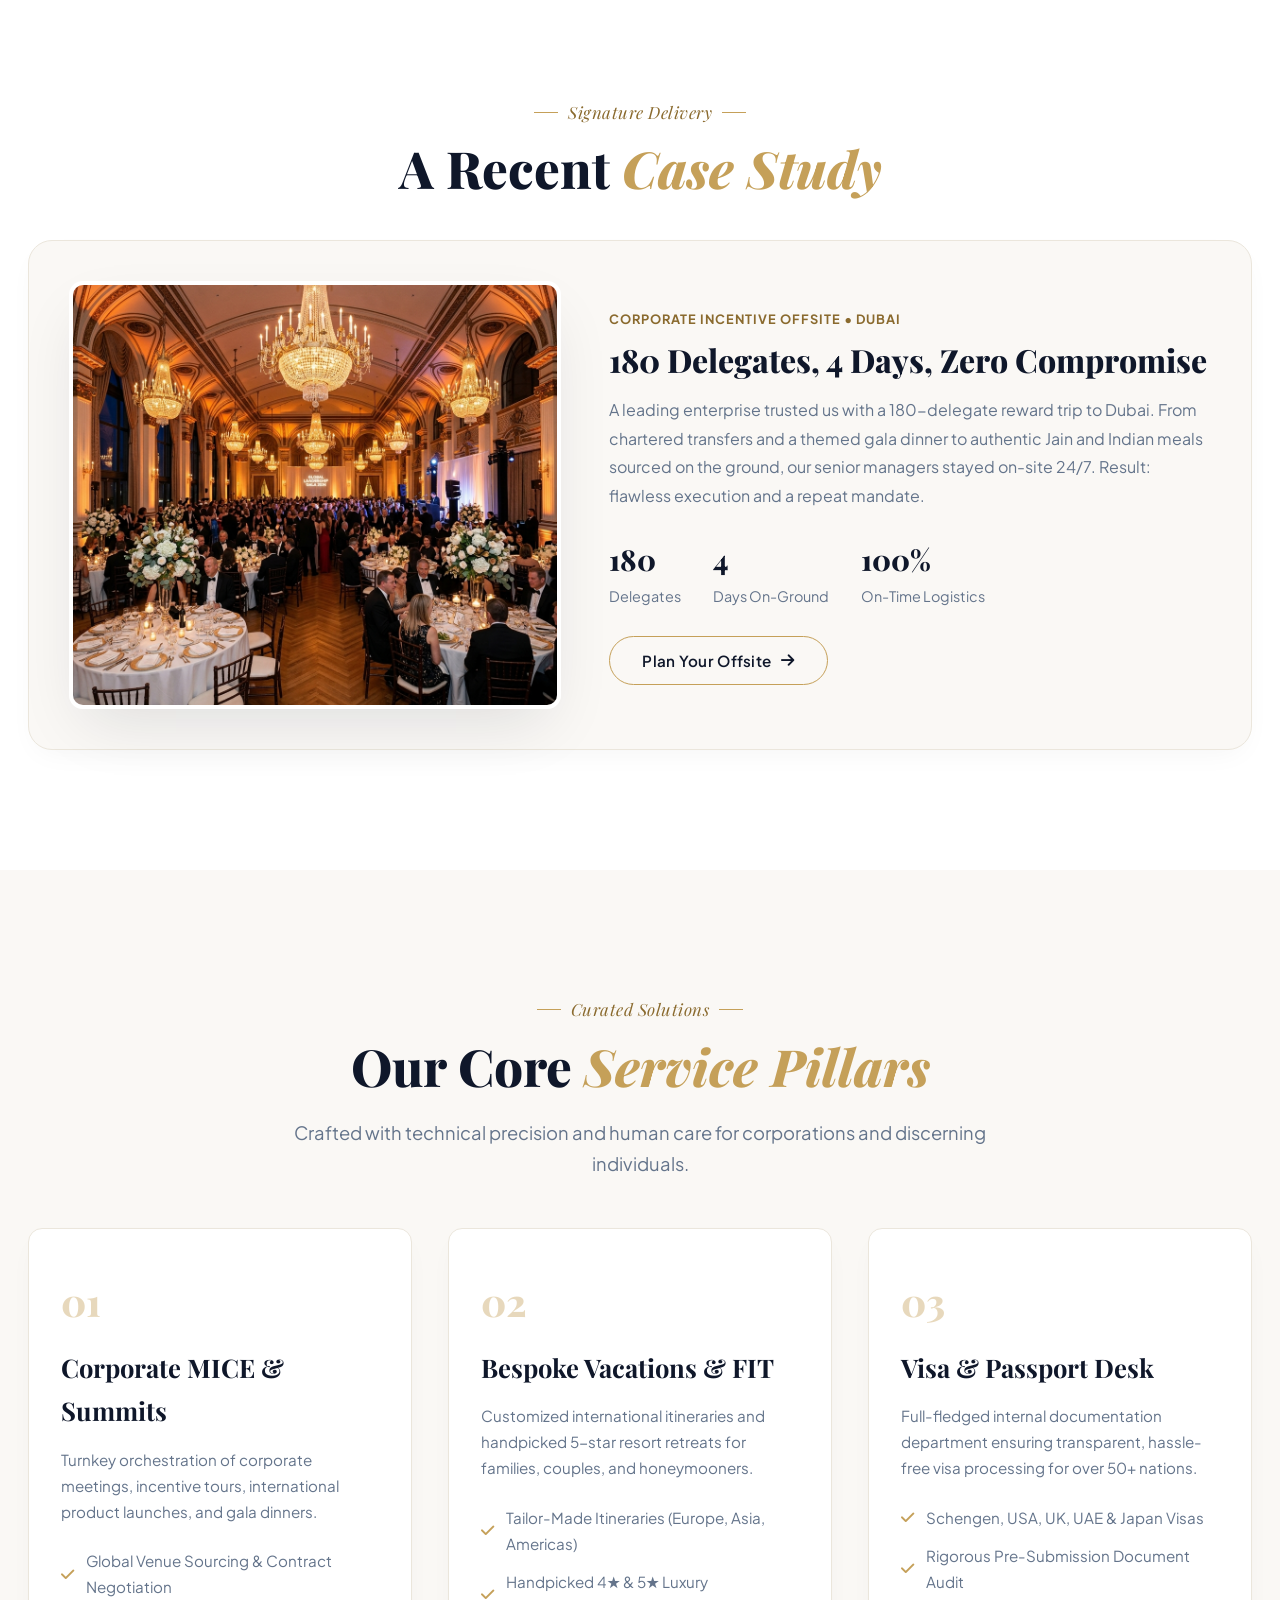
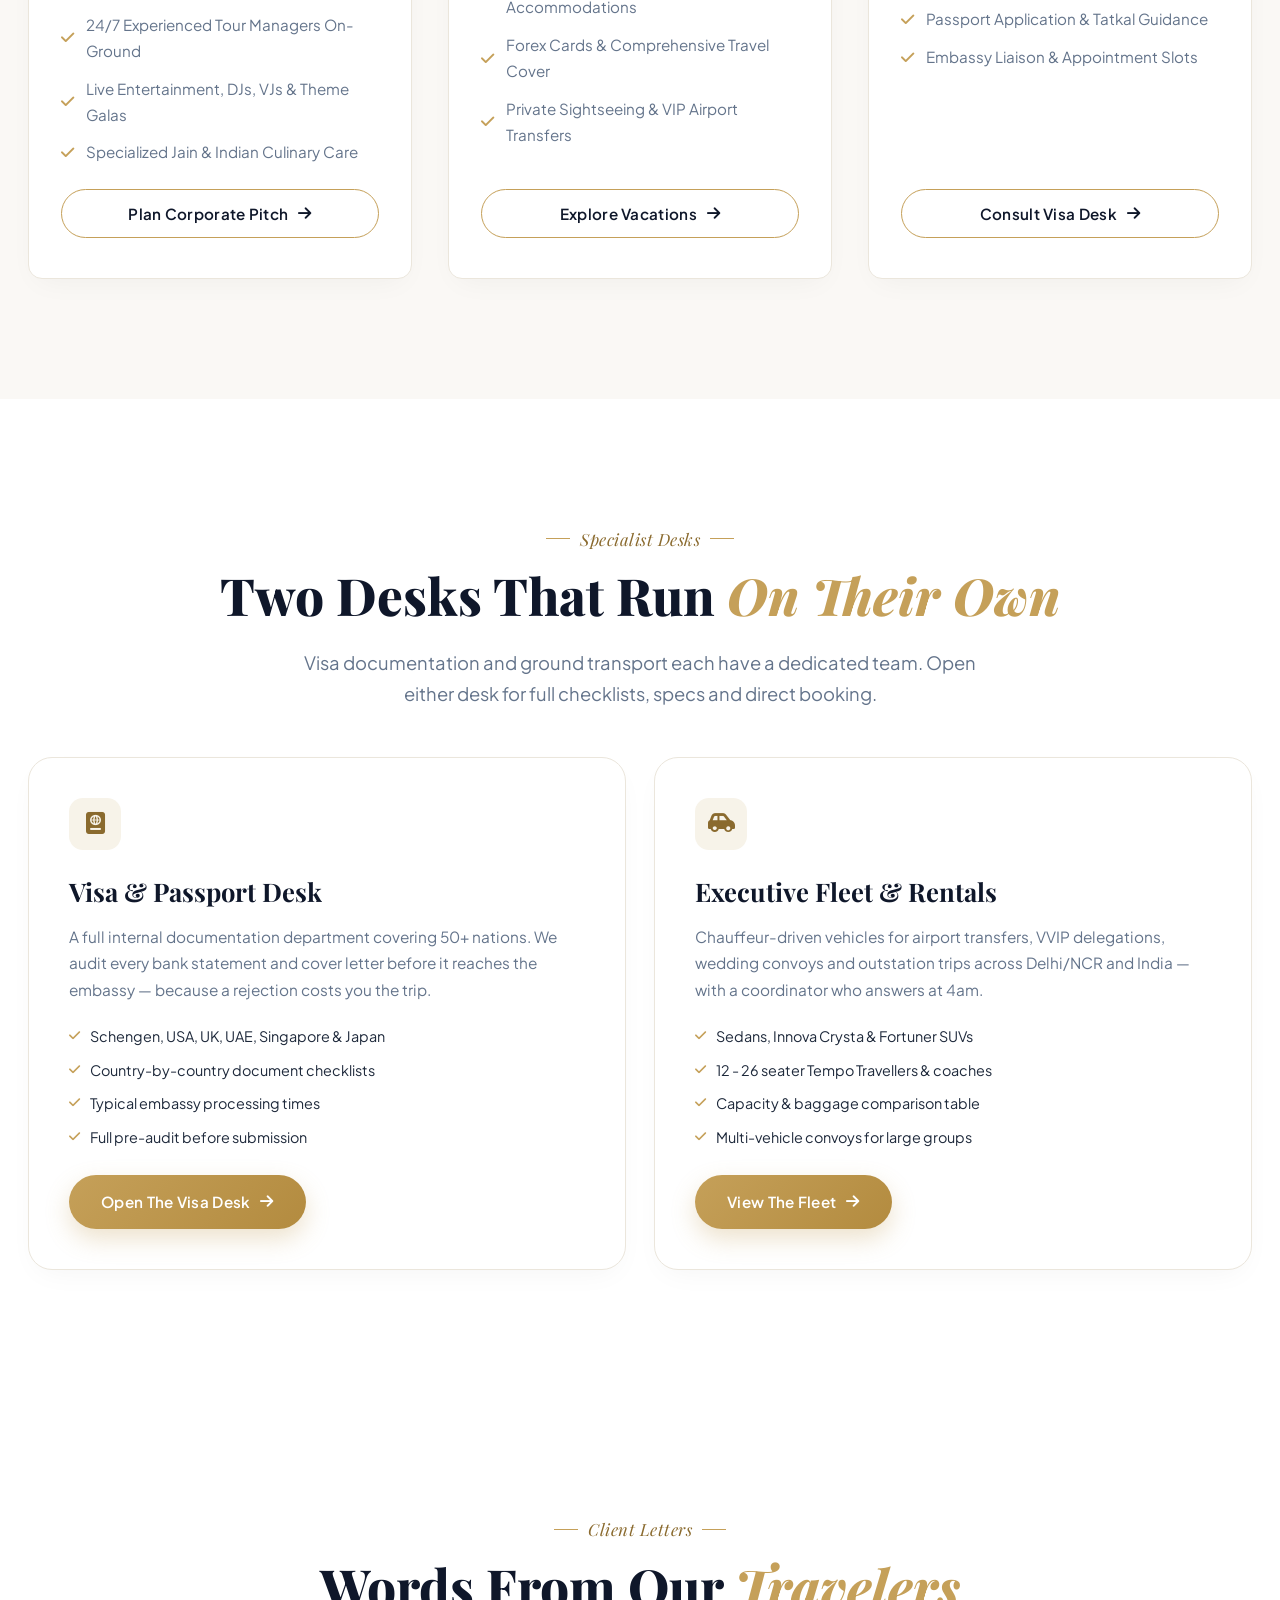
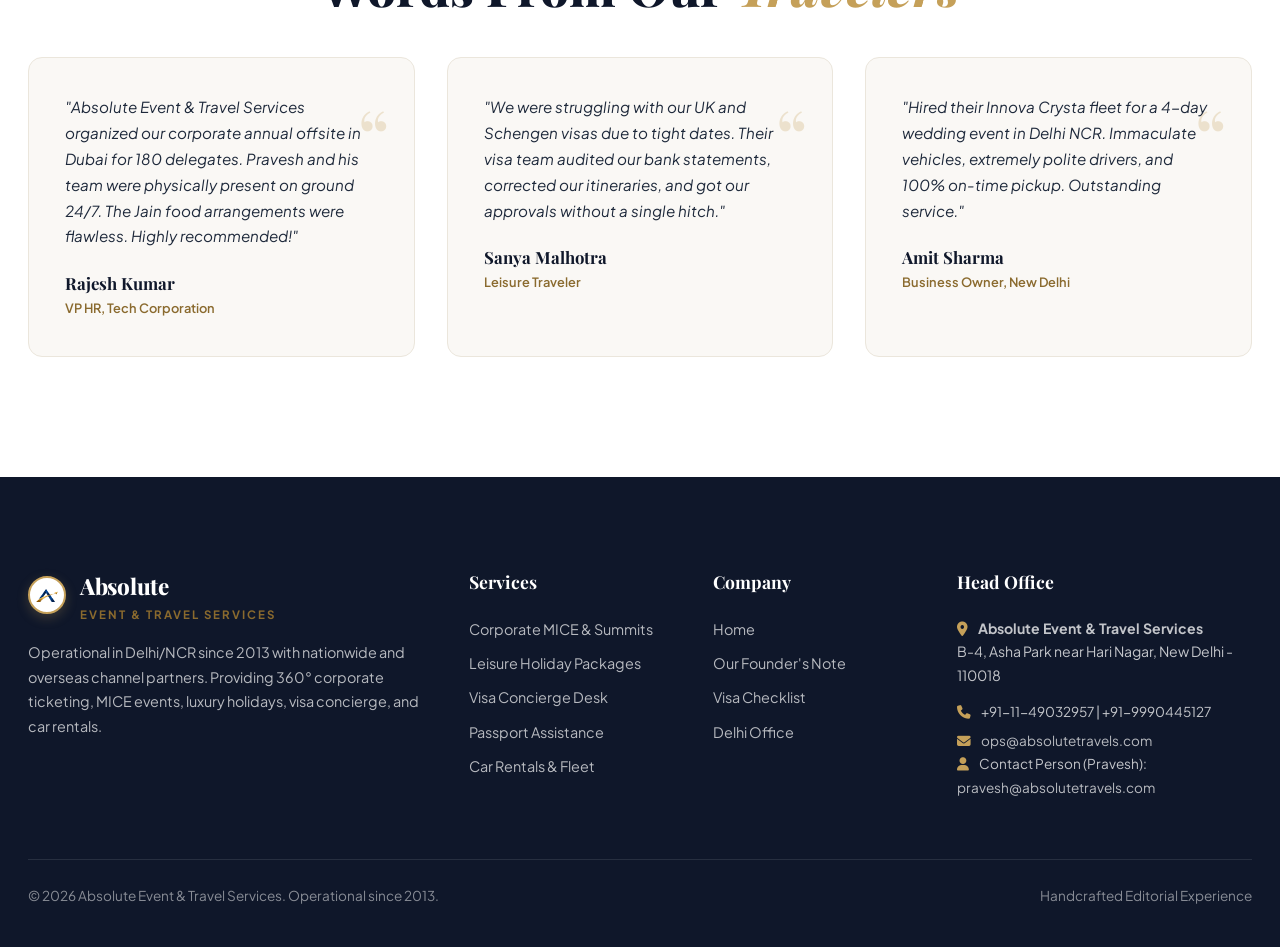
==== commit e26908c6: "feat(home): full-bleed image hero + bolder transparent nav - New home hero on index.html: hero-banne" ====
--- a/index.html
+++ b/index.html
@@ -57,24 +57,12 @@
   }
   </script>
 </head>
-<body>
-
-  <!-- TOP ANNOUNCEMENT BAR -->
-  <div class="top-bar">
-    <div class="container">
-      <div style="display: flex; align-items: center; gap: 8px;">
-        <i class="fas fa-certificate" style="color: var(--color-gold);"></i>
-        <span>Handcrafted Travel Architecture • Operational in Delhi/NCR Since 2013</span>
-      </div>
-      <div class="top-contacts">
-        <a href="tel:+919990445127"><i class="fas fa-phone-alt"></i> +91-9990445127</a>
-        <a href="mailto:ops@absolutetravels.com"><i class="fas fa-envelope"></i> ops@absolutetravels.com</a>
-      </div>
-    </div>
-  </div>
-
-  <!-- NAVIGATION BAR -->
-  <nav class="navbar">
+<body class="hero-nav-page">
+
+  <!-- NAVIGATION BAR — transparent over the hero, solidifies on scroll (see initHomeHero in script.js).
+       No top announcement bar here by design (approved hero mockup was nav-directly-on-image);
+       phone/email still live in the footer and the floating WhatsApp button. -->
+  <nav class="navbar" id="navbar">
     <div class="container nav-container">
       <a href="index.html" class="brand-logo">
         <div class="stamp-logo"><img src="images/logo-mark.png" alt="Absolute Event &amp; Travel Services logo"></div>
@@ -122,17 +110,39 @@
   </nav>
 
   <!-- ==========================================================================
-       HERO SECTION — EDITORIAL LAYOUT
-       ========================================================================== -->
-  <section class="hero-editorial" id="home">
+       HOME HERO — full-bleed image banner, wordmark baked into hero-banner.webp.
+       Nav above sits transparent over this and solidifies on scroll (script.js).
+       ========================================================================== -->
+  <section class="home-hero" id="home">
+    <img class="home-hero-image" id="home-hero-image"
+         src="images/hero-banner.webp"
+         alt=""
+         width="2200" height="1228"
+         fetchpriority="high" decoding="async">
+    <div class="home-hero-scrim" aria-hidden="true"></div>
+
+    <!-- hero-banner.webp has "Absolute Event & Travel Services" baked into the pixels
+         (that's the wheel/wordmark interplay the design calls for) — none of it is real
+         text, so this carries the actual page heading for SEO and screen readers. -->
+    <h1 class="sr-only">Absolute Event &amp; Travel Services</h1>
+
+    <a href="#plan" class="home-hero-scrollcue">
+      <span>Scroll</span><i class="fas fa-chevron-down" aria-hidden="true"></i>
+    </a>
+  </section>
+
+  <!-- ==========================================================================
+       HERO SECTION — EDITORIAL LAYOUT (headline, inquiry form, staggered gallery)
+       ========================================================================== -->
+  <section class="hero-editorial" id="plan">
     <div class="container">
       <div class="hero-grid">
         <div>
           <span class="hero-tag"><i class="fas fa-compass"></i> Bespoke Concierge Desk</span>
-          <h1 class="hero-headline">
+          <h2 class="hero-headline">
             We Don't Just Book Trips. <br>
             We Craft <em>Unforgettable</em> Human Stories.
-          </h1>
+          </h2>
           <p class="hero-description">
             Since 2013, Pravesh & our team of dedicated travel architects have been orchestrating high-stakes corporate summits, reward trips, and dream vacations across 50+ countries. Zero compromise, 24/7 ground managers, and personal care.
           </p>
--- a/styles.css
+++ b/styles.css
@@ -367,6 +367,124 @@
 }
 
 /* ==========================================================================
+   HOME HERO NAV — transparent-over-image, solidifies on scroll
+   Scoped to body.hero-nav-page (index.html only) so visa.html/fleet.html keep
+   their normal sticky, always-opaque .navbar untouched. Toggled by
+   initHomeHero() in script.js, which no-ops on pages without #home-hero-image.
+   ========================================================================== */
+.hero-nav-page .navbar {
+  position: fixed;
+  top: 0;
+  left: 0;
+  right: 0;
+  background: transparent;
+  border-bottom-color: transparent;
+  box-shadow: none;
+  transition: padding 0.3s ease, background 0.3s ease, box-shadow 0.3s ease, border-color 0.3s ease;
+}
+
+.hero-nav-page .navbar.scrolled {
+  background: rgba(255, 255, 255, 0.96);
+  backdrop-filter: blur(16px);
+  border-bottom: 1px solid var(--border-light);
+  box-shadow: 0 4px 20px rgba(0, 0, 0, 0.03);
+}
+
+.hero-nav-page .navbar:not(.scrolled) .brand-title,
+.hero-nav-page .navbar:not(.scrolled) .brand-subtext,
+.hero-nav-page .navbar:not(.scrolled) .nav-link,
+.hero-nav-page .navbar:not(.scrolled) .nav-toggle {
+  color: #FFFFFF;
+  text-shadow: 0 1px 10px rgba(0, 0, 0, 0.55);
+}
+
+.hero-nav-page .navbar:not(.scrolled) .nav-link:hover,
+.hero-nav-page .navbar:not(.scrolled) .nav-link.active {
+  color: var(--color-gold);
+}
+
+.hero-nav-page .navbar:not(.scrolled) .stamp-logo {
+  box-shadow: 0 0 0 1.5px var(--color-gold), 0 4px 14px rgba(0, 0, 0, 0.35);
+}
+
+/* ==========================================================================
+   HOME HERO — full-bleed image banner (hero-banner.webp has the wordmark
+   baked into the pixels — see the sr-only <h1> in index.html for the real,
+   selectable/SEO text). object-fit:contain, not cover: the file is a fixed
+   2752×1536 (~1.79:1) composition and cover was cropping "A"/"E" off the
+   ends of ABSOLUTE. contain + a matching near-black backdrop keeps the whole
+   graphic (and the whole word) intact at every viewport.
+   ========================================================================== */
+.home-hero {
+  position: relative;
+  height: 100vh;
+  min-height: 640px;
+  overflow: hidden;
+  background: #070611; /* sampled from hero-banner.webp's own near-black corners */
+}
+
+.home-hero-image {
+  position: absolute;
+  inset: 0;
+  width: 100%;
+  height: 100%;
+  object-fit: contain;
+  object-position: center center;
+  will-change: transform;
+}
+
+.home-hero-scrim {
+  position: absolute;
+  inset: 0;
+  pointer-events: none;
+  background: linear-gradient(180deg, rgba(7,10,18,0.55) 0%, rgba(7,10,18,0.1) 22%, rgba(7,10,18,0.05) 55%, rgba(7,10,18,0.85) 100%);
+}
+
+.home-hero-scrollcue {
+  position: absolute;
+  bottom: 32px;
+  left: 50%;
+  transform: translateX(-50%);
+  display: flex;
+  flex-direction: column;
+  align-items: center;
+  gap: 8px;
+  color: rgba(255, 255, 255, 0.75);
+  font-size: 0.68rem;
+  letter-spacing: 2px;
+  text-transform: uppercase;
+}
+
+.home-hero-scrollcue:hover { color: #FFFFFF; }
+
+.home-hero-scrollcue i {
+  animation: home-hero-bob 1.8s ease-in-out infinite;
+}
+
+@keyframes home-hero-bob {
+  0%, 100% { transform: translateY(0); }
+  50% { transform: translateY(6px); }
+}
+
+/* Visually-hidden but present for screen readers / SEO — see the sr-only <h1>
+   inside .home-hero. */
+.sr-only {
+  position: absolute;
+  width: 1px;
+  height: 1px;
+  padding: 0;
+  margin: -1px;
+  overflow: hidden;
+  clip: rect(0, 0, 0, 0);
+  white-space: nowrap;
+  border: 0;
+}
+
+@media (prefers-reduced-motion: reduce) {
+  .home-hero-image { transition: none !important; }
+}
+
+/* ==========================================================================
    HERO SECTION — EDITORIAL LAYOUT
    ========================================================================== */
 .hero-editorial {
@@ -1075,6 +1193,12 @@
   .nav-links { display: none; }
   .nav-cta-desktop { display: none; }
   .nav-toggle { display: block; }
+  /* hero-banner.webp is a fixed 2752×1536 (~1.79:1) composition — at 100vh on a
+     narrow/tall phone, object-fit:contain leaves large dead bars above/below a
+     thin strip. Size the hero to the image's own aspect ratio instead: zero
+     letterbox, full-bleed banner, no crop of the baked-in wordmark. */
+  .home-hero { height: 55.8vw; min-height: 0; }
+  .home-hero-scrollcue { display: none; }
   .form-grid-light { grid-template-columns: 1fr; }
   .services-grid, .fleet-grid-light { grid-template-columns: 1fr; }
   .footer-grid-editorial { grid-template-columns: 1fr; }
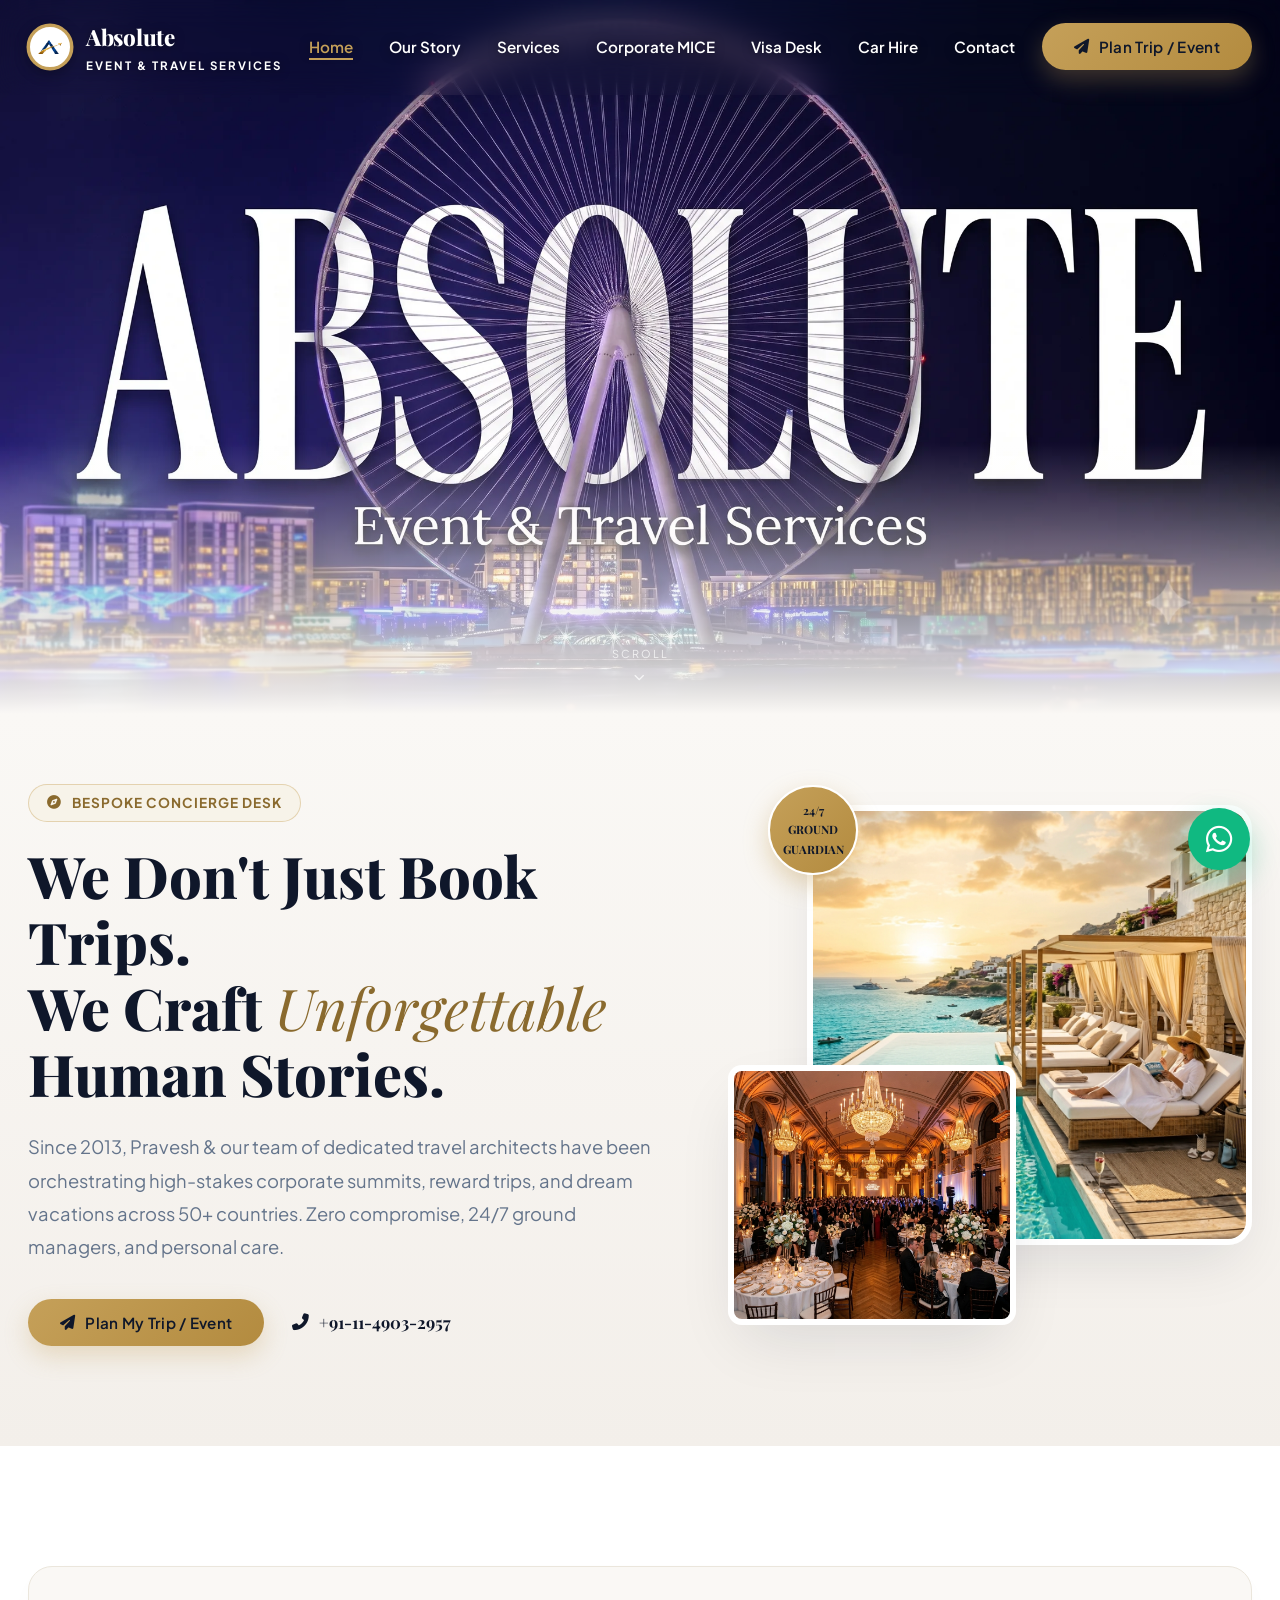
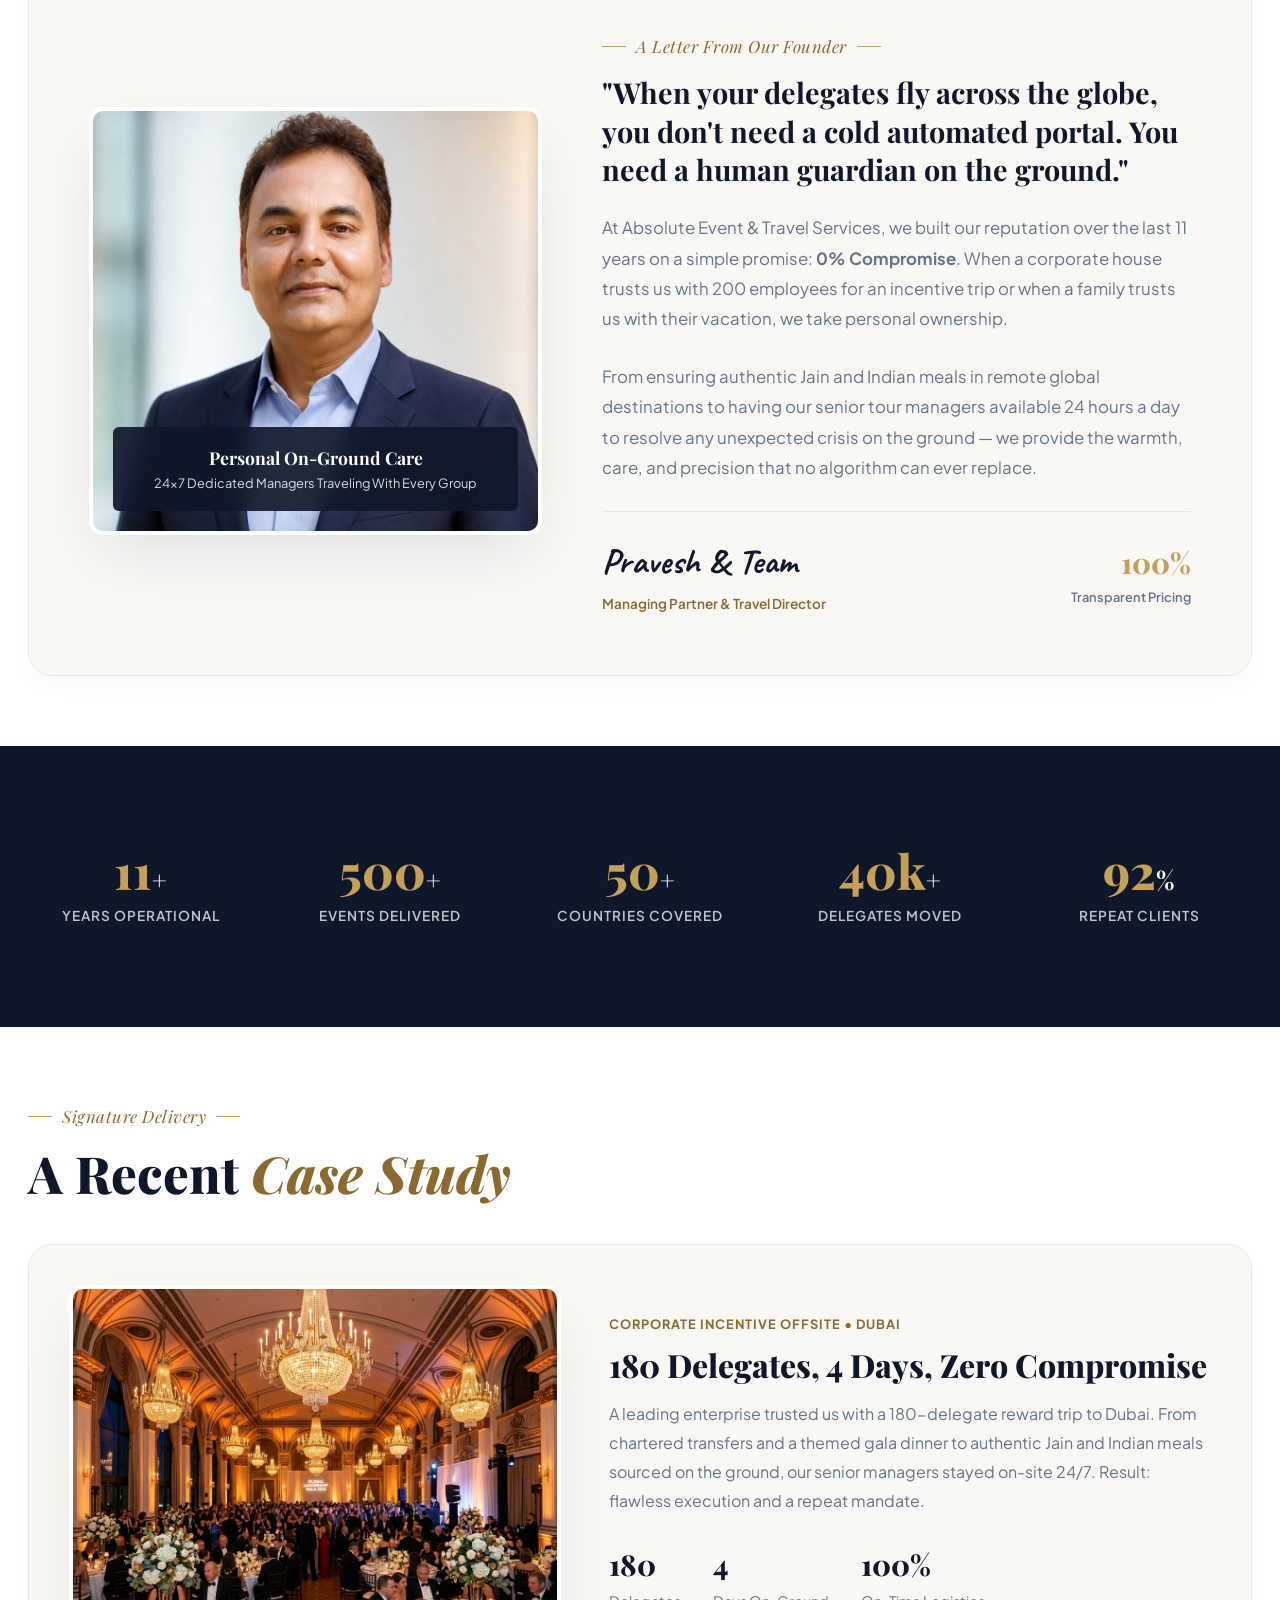
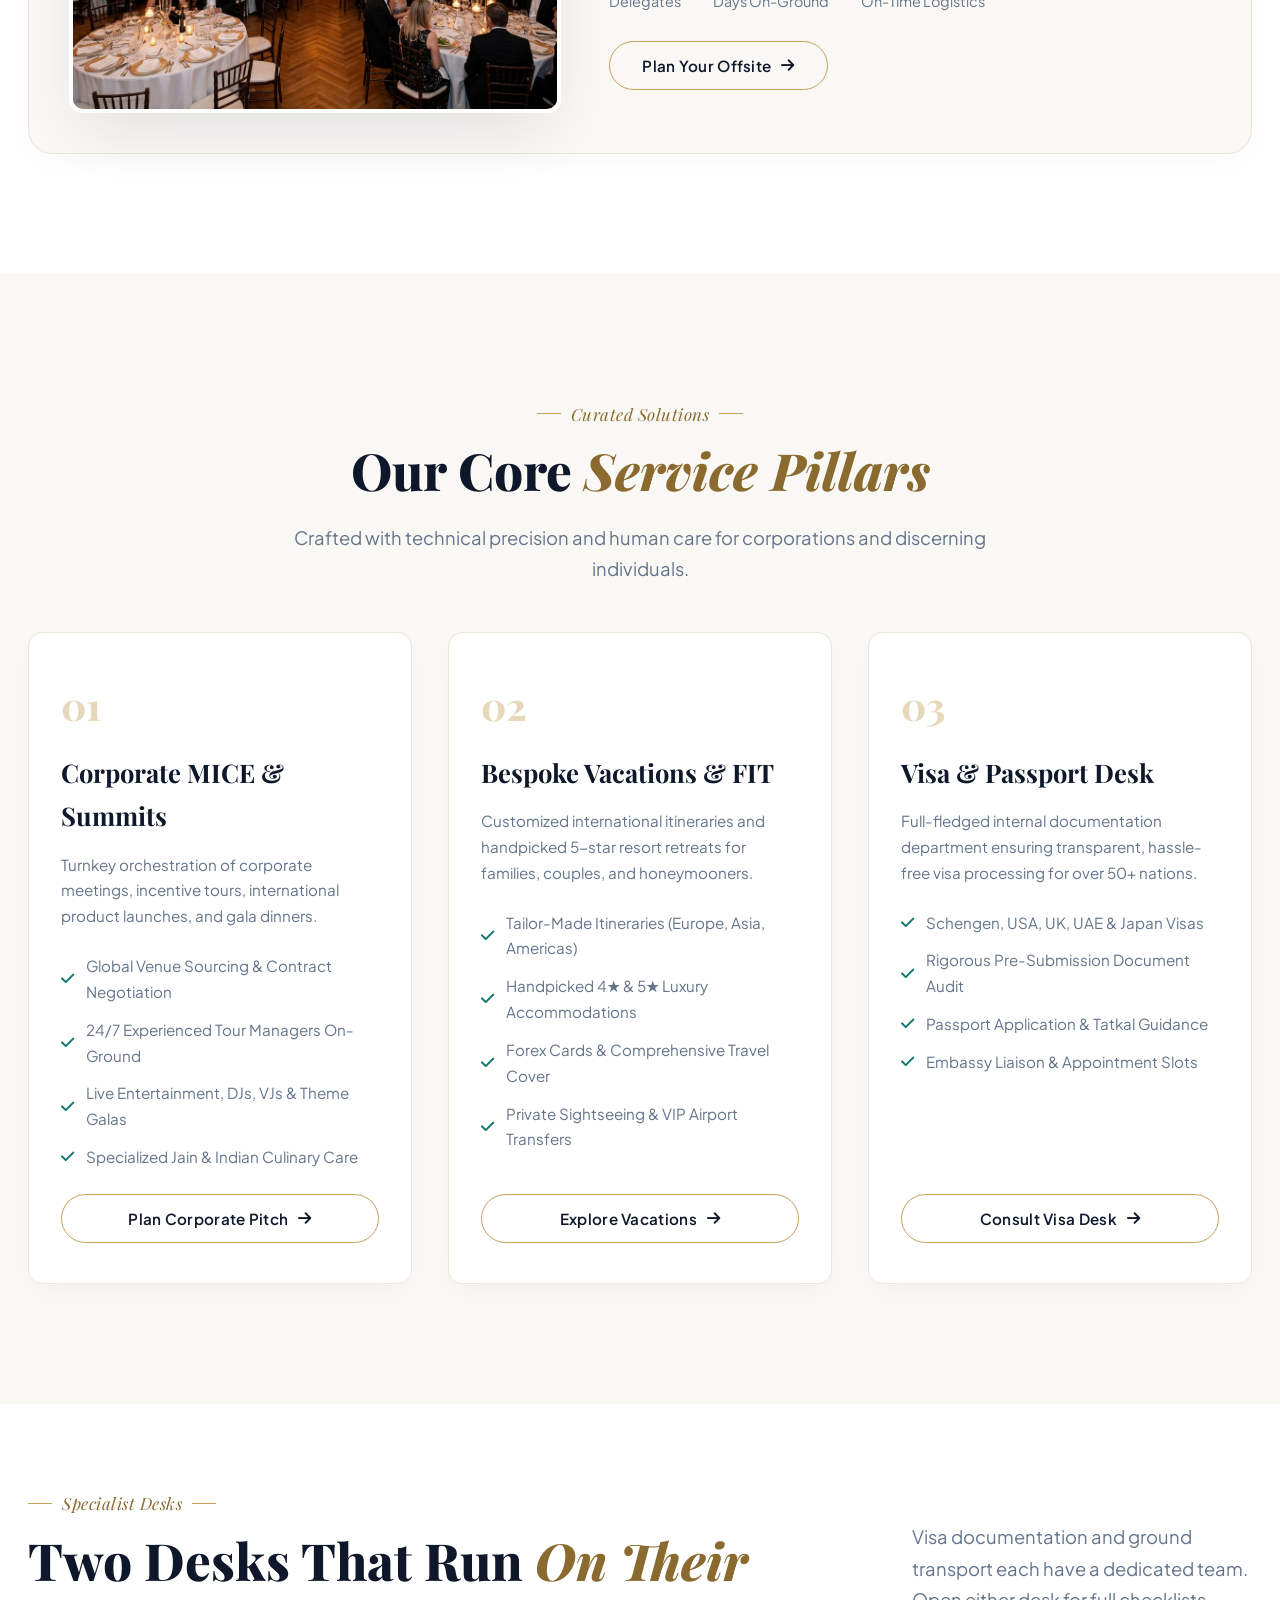
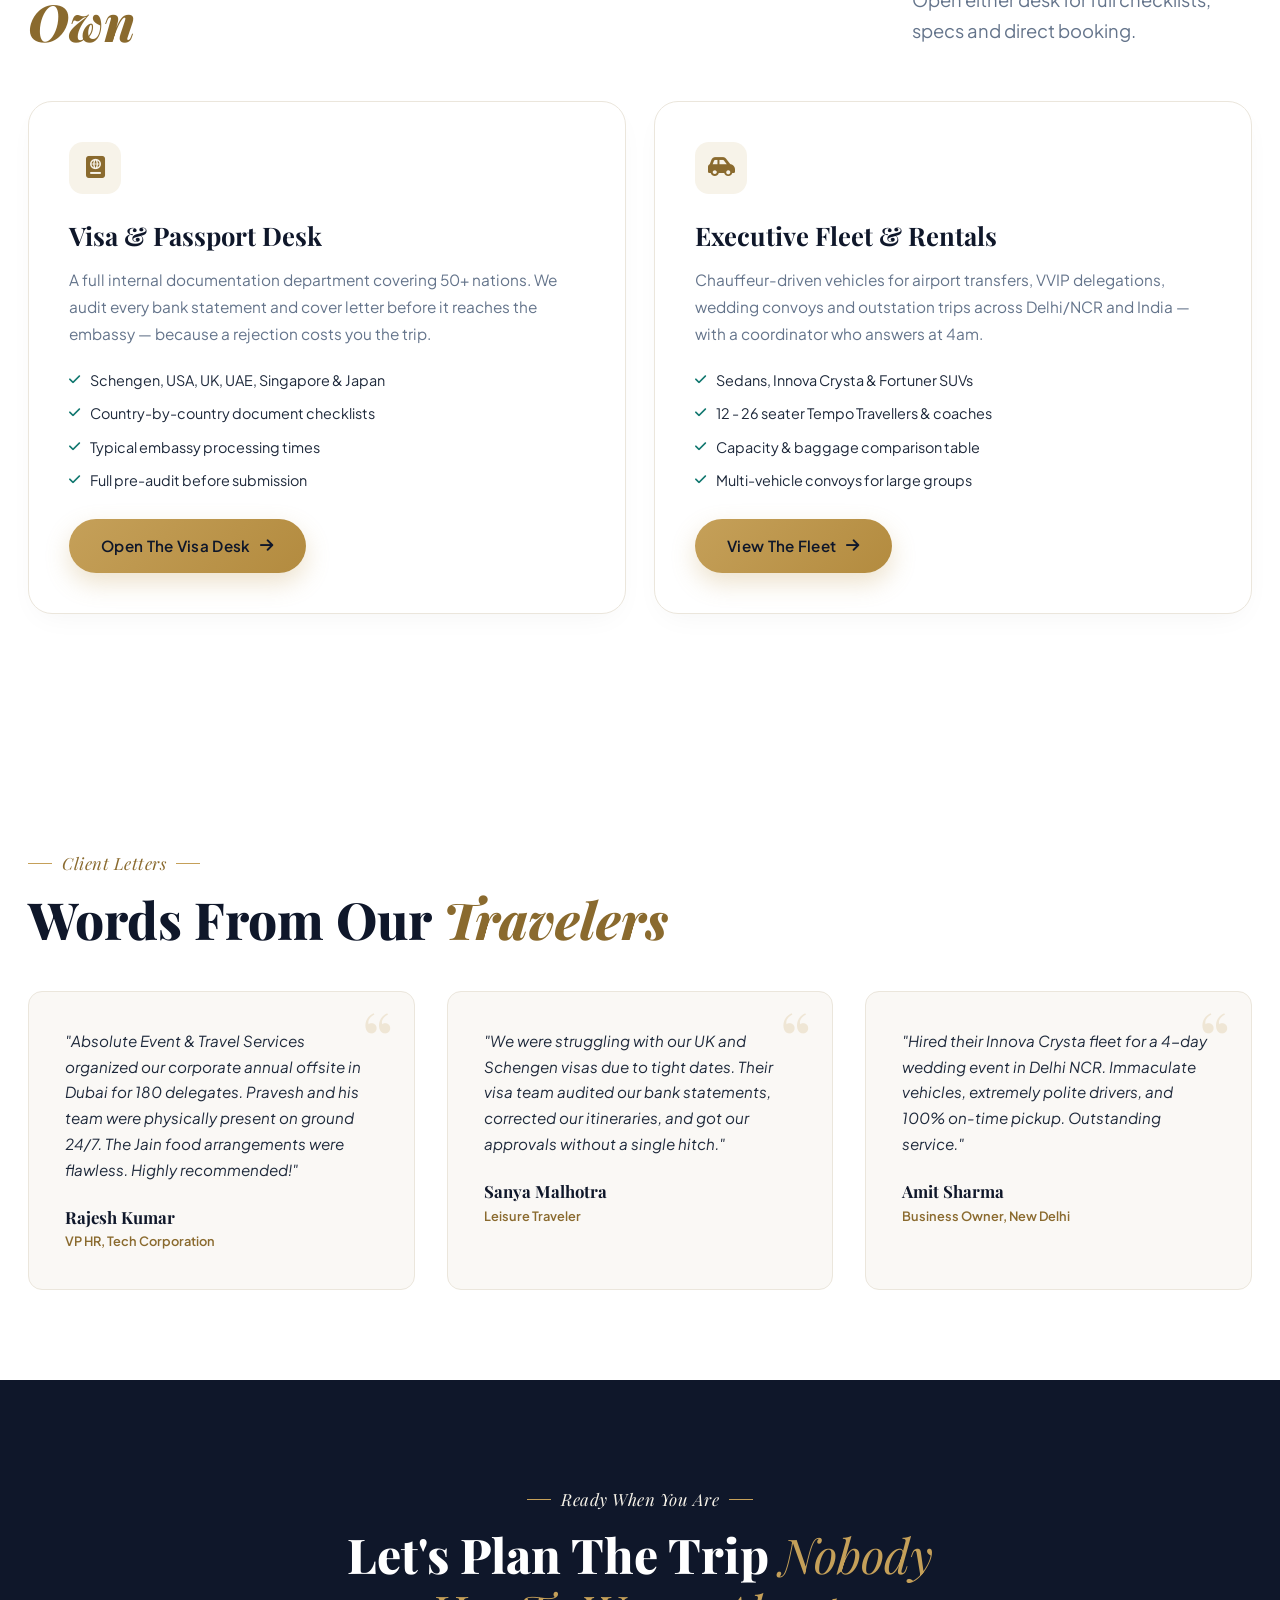
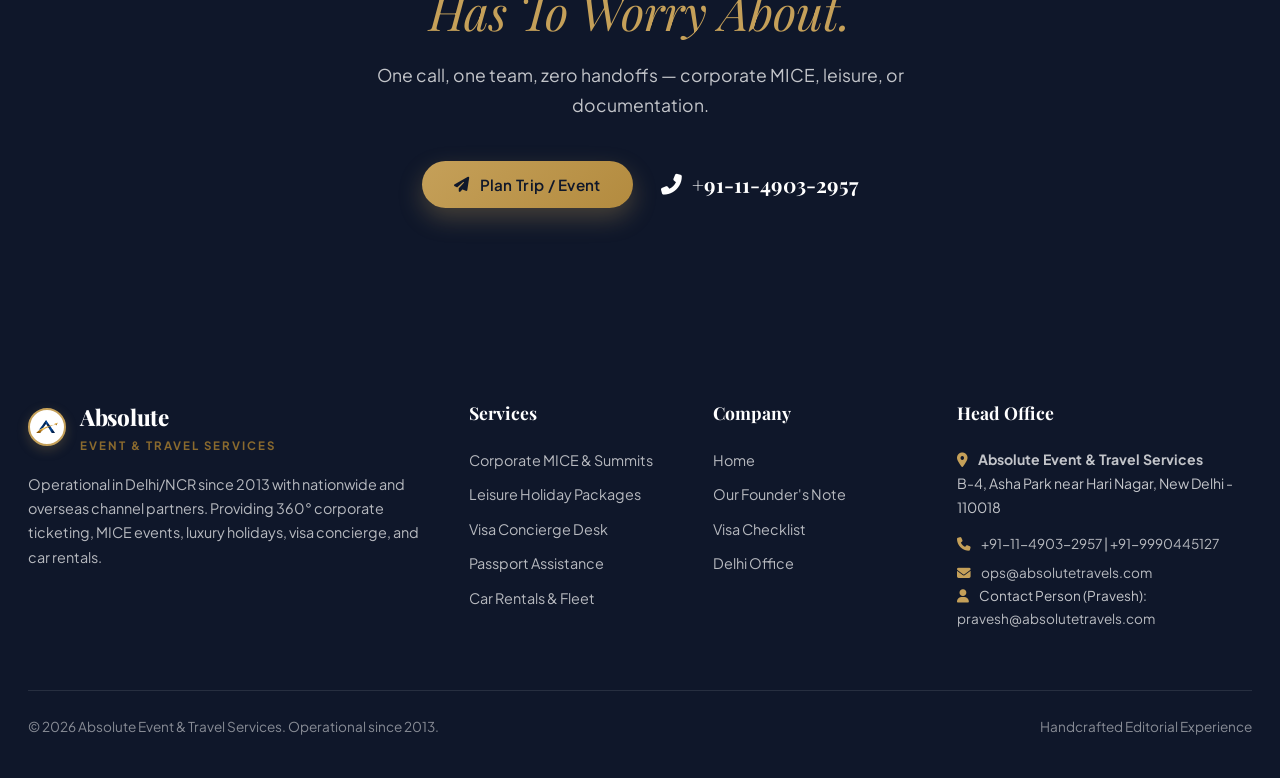
==== commit fead4e1a: "feat(design): modernize site per design review — a11y, hierarchy, conversion Formalizes the existing" ====
--- a/index.html
+++ b/index.html
@@ -106,6 +106,9 @@
       <button class="btn btn-gold trigger-modal" style="width: 100%; justify-content: center;">
         <i class="fas fa-paper-plane"></i> Plan Trip / Event
       </button>
+      <a href="tel:+911149032957" class="mobile-menu-call">
+        <i class="fas fa-phone-alt"></i> Call +91-11-4903-2957
+      </a>
     </div>
   </nav>
 
@@ -147,49 +150,16 @@
             Since 2013, Pravesh & our team of dedicated travel architects have been orchestrating high-stakes corporate summits, reward trips, and dream vacations across 50+ countries. Zero compromise, 24/7 ground managers, and personal care.
           </p>
 
-          <!-- INQUIRY PILL WIDGET -->
-          <div class="inquiry-pill-bar">
-            <div class="pill-tabs">
-              <button class="pill-tab active" data-tab="corporate">
-                <i class="fas fa-building"></i> Corporate MICE
-              </button>
-              <button class="pill-tab" data-tab="holiday">
-                <i class="fas fa-sun"></i> Luxury Holidays
-              </button>
-              <button class="pill-tab" data-tab="visa">
-                <i class="fas fa-passport"></i> Visa Concierge
-              </button>
-              <button class="pill-tab" data-tab="car">
-                <i class="fas fa-car-side"></i> Executive Fleet
-              </button>
-            </div>
-
-            <div id="dynamic-inquiry-form" class="form-grid-light">
-              <div class="field-group">
-                <label>Event / Trip Type</label>
-                <select class="input-light" id="corp-type">
-                  <option>Corporate Summit & MICE</option>
-                  <option>Employee Incentive Trip</option>
-                  <option>Product Launch / Gala</option>
-                  <option>Destination Wedding</option>
-                </select>
-              </div>
-              <div class="field-group">
-                <label>Destination</label>
-                <input type="text" class="input-light" placeholder="e.g. Dubai, Switzerland, Goa" id="corp-dest">
-              </div>
-              <div class="field-group">
-                <label>Delegates / Guests</label>
-                <input type="number" class="input-light" placeholder="e.g. 120 Attendees" id="corp-guests">
-              </div>
-              <div class="field-group">
-                <label>Month</label>
-                <input type="month" class="input-light" id="corp-date">
-              </div>
-              <button class="btn btn-navy" style="margin-top: 18px;" onclick="triggerQuickInquiry('corporate')">
-                Plan Event <i class="fas fa-arrow-right"></i>
-              </button>
-            </div>
+          <!-- INQUIRY CTA — was a 4-tab pseudo-form (pick a category, fill 4
+               fields, hit submit, then the modal asked for name/phone again).
+               Replaced per design review: one ask, one modal, no re-asking. -->
+          <div class="hero-cta-row">
+            <button class="btn btn-gold trigger-modal">
+              <i class="fas fa-paper-plane"></i> Plan My Trip / Event
+            </button>
+            <a href="tel:+911149032957" class="hero-cta-phone">
+              <i class="fas fa-phone-alt"></i> +91-11-4903-2957
+            </a>
           </div>
         </div>
 
@@ -223,7 +193,7 @@
         <div class="founder-image-wrapper">
           <img src="images/founder.jpg" alt="Pravesh, Managing Partner & Travel Director at Absolute Travels" width="600" height="420" loading="lazy" decoding="async" onerror="this.onerror=null;this.src='images/mice_light.png'">
           <div class="founder-tag-overlay">
-            <h4 style="font-family: var(--font-serif); font-size: 1.1rem; font-weight: 700;">Personal On-Ground Care</h4>
+            <p style="font-family: var(--font-serif); font-size: 1.1rem; font-weight: 700;">Personal On-Ground Care</p>
             <p style="font-size: 0.8rem; opacity: 0.85;">24x7 Dedicated Managers Traveling With Every Group</p>
           </div>
         </div>
@@ -292,7 +262,7 @@
        ========================================================================== -->
   <section class="casestudy-section">
     <div class="container">
-      <div style="text-align: center;">
+      <div class="section-head-left">
         <span class="editorial-tag">Signature Delivery</span>
         <h2 class="editorial-title">A Recent <span>Case Study</span></h2>
       </div>
@@ -316,7 +286,7 @@
             <li><strong>4</strong> Days On-Ground</li>
             <li><strong>100%</strong> On-Time Logistics</li>
           </ul>
-          <button class="btn btn-outline-gold trigger-modal">
+          <button class="btn btn-outline-gold trigger-modal" data-category="corporate">
             Plan Your Offsite <i class="fas fa-arrow-right"></i>
           </button>
         </div>
@@ -349,7 +319,7 @@
             <li><i class="fas fa-check"></i> Specialized Jain & Indian Culinary Care</li>
           </ul>
 
-          <button class="btn btn-outline-gold trigger-modal" style="margin-top: auto; justify-content: center;">
+          <button class="btn btn-outline-gold trigger-modal" data-category="corporate" style="margin-top: auto; justify-content: center;">
             Plan Corporate Pitch <i class="fas fa-arrow-right"></i>
           </button>
         </div>
@@ -367,7 +337,7 @@
             <li><i class="fas fa-check"></i> Private Sightseeing & VIP Airport Transfers</li>
           </ul>
 
-          <button class="btn btn-outline-gold trigger-modal" style="margin-top: auto; justify-content: center;">
+          <button class="btn btn-outline-gold trigger-modal" data-category="holiday" style="margin-top: auto; justify-content: center;">
             Explore Vacations <i class="fas fa-arrow-right"></i>
           </button>
         </div>
@@ -385,7 +355,7 @@
             <li><i class="fas fa-check"></i> Embassy Liaison & Appointment Slots</li>
           </ul>
 
-          <button class="btn btn-outline-gold trigger-modal" style="margin-top: auto; justify-content: center;">
+          <button class="btn btn-outline-gold trigger-modal" data-category="visa" style="margin-top: auto; justify-content: center;">
             Consult Visa Desk <i class="fas fa-arrow-right"></i>
           </button>
         </div>
@@ -401,9 +371,11 @@
        ========================================================================== -->
   <section class="visa-section" id="visa">
     <div class="container">
-      <div style="text-align: center;">
-        <span class="editorial-tag">Specialist Desks</span>
-        <h2 class="editorial-title">Two Desks That Run <span>On Their Own</span></h2>
+      <div class="section-head-split">
+        <div>
+          <span class="editorial-tag">Specialist Desks</span>
+          <h2 class="editorial-title">Two Desks That Run <span>On Their Own</span></h2>
+        </div>
         <p class="editorial-subtitle">Visa documentation and ground transport each have a dedicated team. Open either desk for full checklists, specs and direct booking.</p>
       </div>
 
@@ -454,7 +426,7 @@
        ========================================================================== -->
   <section class="stories-section">
     <div class="container">
-      <div style="text-align: center;">
+      <div class="section-head-left">
         <span class="editorial-tag">Client Letters</span>
         <h2 class="editorial-title">Words From Our <span>Travelers</span></h2>
       </div>
@@ -463,6 +435,16 @@
            PLACEHOLDER TESTIMONIALS — replace all three with real,
            permissioned client quotes (real name + company). B2B buyers
            spot generic quotes instantly; these hurt trust until swapped.
+
+           Not adding a "Verified" badge to these placeholders — that would
+           be a fabricated trust signal on made-up quotes, worse than the
+           genericness problem it's meant to fix. Once real quotes land,
+           add this under the name/title block (verified-badge is already
+           built and used on visa.html's pre-audit badge):
+
+             <span class="verified-badge" style="margin-top: 8px;">
+               <i class="fas fa-check-circle"></i> Verified client, [Month Year]
+             </span>
            ============================================================ -->
       <div class="stories-grid" style="margin-top: 40px;">
         <div class="story-card">
@@ -470,7 +452,7 @@
             "Absolute Event & Travel Services organized our corporate annual offsite in Dubai for 180 delegates. Pravesh and his team were physically present on ground 24/7. The Jain food arrangements were flawless. Highly recommended!"
           </p>
           <div>
-            <h4 style="font-family: var(--font-serif); font-size: 1.05rem; font-weight: 700; color: var(--color-navy);">Rajesh Kumar</h4>
+            <p style="font-family: var(--font-serif); font-size: 1.05rem; font-weight: 700; color: var(--color-navy);">Rajesh Kumar</p>
             <p style="font-size: 0.8rem; color: var(--color-gold-hover); font-weight: 600;">VP HR, Tech Corporation</p>
           </div>
         </div>
@@ -480,7 +462,7 @@
             "We were struggling with our UK and Schengen visas due to tight dates. Their visa team audited our bank statements, corrected our itineraries, and got our approvals without a single hitch."
           </p>
           <div>
-            <h4 style="font-family: var(--font-serif); font-size: 1.05rem; font-weight: 700; color: var(--color-navy);">Sanya Malhotra</h4>
+            <p style="font-family: var(--font-serif); font-size: 1.05rem; font-weight: 700; color: var(--color-navy);">Sanya Malhotra</p>
             <p style="font-size: 0.8rem; color: var(--color-gold-hover); font-weight: 600;">Leisure Traveler</p>
           </div>
         </div>
@@ -490,10 +472,27 @@
             "Hired their Innova Crysta fleet for a 4-day wedding event in Delhi NCR. Immaculate vehicles, extremely polite drivers, and 100% on-time pickup. Outstanding service."
           </p>
           <div>
-            <h4 style="font-family: var(--font-serif); font-size: 1.05rem; font-weight: 700; color: var(--color-navy);">Amit Sharma</h4>
+            <p style="font-family: var(--font-serif); font-size: 1.05rem; font-weight: 700; color: var(--color-navy);">Amit Sharma</p>
             <p style="font-size: 0.8rem; color: var(--color-gold-hover); font-weight: 600;">Business Owner, New Delhi</p>
           </div>
         </div>
+      </div>
+    </div>
+  </section>
+
+  <!-- ==========================================================================
+       CLOSING CTA — the page previously ended on testimonials with no final
+       ask; the most qualified visitor (one who read the whole page) got
+       nothing. One navy slab, one gold CTA, one tel: link at real size.
+       ========================================================================== -->
+  <section class="closing-cta-section">
+    <div class="container closing-cta-inner">
+      <span class="editorial-tag closing-cta-tag">Ready When You Are</span>
+      <h2 class="closing-cta-title">Let's Plan The Trip <em>Nobody Has To Worry About.</em></h2>
+      <p class="closing-cta-sub">One call, one team, zero handoffs — corporate MICE, leisure, or documentation.</p>
+      <div class="closing-cta-actions">
+        <button class="btn btn-gold trigger-modal"><i class="fas fa-paper-plane"></i> Plan Trip / Event</button>
+        <a href="tel:+911149032957" class="closing-cta-phone"><i class="fas fa-phone-alt"></i> +91-11-4903-2957</a>
       </div>
     </div>
   </section>
@@ -546,7 +545,7 @@
             B-4, Asha Park near Hari Nagar, New Delhi - 110018
           </p>
           <p style="font-size: 0.85rem; color: rgba(255,255,255,0.75); margin-bottom: 6px;">
-            <i class="fas fa-phone" style="color: var(--color-gold); margin-right: 8px;"></i> +91-11-49032957 | +91-9990445127
+            <i class="fas fa-phone" style="color: var(--color-gold); margin-right: 8px;"></i> <a href="tel:+911149032957">+91-11-4903-2957</a> | <a href="tel:+919990445127">+91-9990445127</a>
           </p>
           <p style="font-size: 0.85rem; color: rgba(255,255,255,0.75);">
             <i class="fas fa-envelope" style="color: var(--color-gold); margin-right: 8px;"></i> <a href="mailto:ops@absolutetravels.com">ops@absolutetravels.com</a><br>
--- a/styles.css
+++ b/styles.css
@@ -15,10 +15,12 @@
   
   --color-gold: #C5A059;       /* Champagne Royal Gold (decorative fills only) */
   --color-gold-hover: #8A6A2E; /* Darkened for WCAG AA text contrast on light bg */
+  --color-gold-dark: #B38B3F;  /* Darkened gold for gradient end-stops */
   --color-gold-light: #F7F3E9;
   --color-emerald: #0F766E;    /* Refined Emerald */
   --color-navy: #0F172A;       /* Deep Navy Text */
-  
+  --color-error: #B91C1C;      /* Error / destructive state */
+
   --text-main: #1E293B;        /* High-contrast Slate Text */
   --text-muted: #64748B;       /* Warm Medium Grey */
   --text-light: #94A3B8;
@@ -116,15 +118,15 @@
 }
 
 .btn-gold {
-  background: linear-gradient(135deg, #C5A059 0%, #B38B3F 100%);
-  color: #FFFFFF;
+  background: linear-gradient(135deg, var(--color-gold) 0%, var(--color-gold-dark) 100%);
+  color: var(--color-navy); /* white-on-gold measured 2.46:1, fails WCAG AA; navy clears 8:1+ */
   box-shadow: 0 10px 25px rgba(197, 160, 89, 0.3);
 }
 
 .btn-gold:hover {
   transform: translateY(-2px);
   box-shadow: 0 15px 35px rgba(197, 160, 89, 0.45);
-  background: linear-gradient(135deg, #D4AF37 0%, #C5A059 100%);
+  background: linear-gradient(135deg, #D4AF37 0%, var(--color-gold) 100%);
 }
 
 .btn-navy {
@@ -174,7 +176,10 @@
 
 .editorial-title {
   font-family: var(--font-serif);
-  font-size: 3.2rem;
+  /* Only large heading in the file with zero responsive override — measured
+     rendering as a 3-line headline at 390px. Fluid instead of another fixed
+     breakpoint jump, since it's reused across many section widths. */
+  font-size: clamp(2rem, 1.5rem + 2.2vw, 3.2rem);
   font-weight: 800;
   line-height: 1.2;
   color: var(--color-navy);
@@ -182,7 +187,7 @@
 }
 
 .editorial-title span {
-  color: var(--color-gold);
+  color: var(--color-gold-hover); /* --color-gold measured 2.15-2.46:1 on porcelain/white, fails WCAG AA */
   font-style: italic;
 }
 
@@ -192,6 +197,54 @@
   max-width: 720px;
   margin: 0 auto 48px auto;
   font-weight: 400;
+}
+
+/* Section-header variants — 10 sections across the site were using the
+   identical centered kicker/title/subtitle "masthead" with nothing to
+   distinguish one from the next. Centered stays for sections introducing a
+   symmetric grid (it's the right call there); these two give the others
+   real asymmetry instead of another repeat. */
+.section-head-left {
+  text-align: left;
+}
+
+.section-head-left .editorial-subtitle {
+  margin: 0 0 48px 0;
+}
+
+.section-head-split {
+  display: flex;
+  justify-content: space-between;
+  align-items: flex-end;
+  gap: 48px;
+  text-align: left;
+  margin-bottom: 48px;
+}
+
+.section-head-split .editorial-title,
+.section-head-split .editorial-tag {
+  margin-bottom: 0;
+}
+
+.section-head-split .editorial-tag {
+  margin-bottom: 12px;
+}
+
+.section-head-split .editorial-subtitle {
+  margin: 0 0 6px 0;
+  max-width: 340px;
+  flex-shrink: 0;
+  text-align: left;
+}
+
+@media (max-width: 768px) {
+  .section-head-split {
+    flex-direction: column;
+    align-items: flex-start;
+    gap: 8px;
+    margin-bottom: 32px;
+  }
+  .section-head-split .editorial-subtitle { max-width: none; }
 }
 
 /* ==========================================================================
@@ -366,6 +419,16 @@
   color: var(--color-gold-hover);
 }
 
+.mobile-menu-call {
+  display: flex;
+  align-items: center;
+  justify-content: center;
+  gap: 8px;
+  font-weight: 600;
+  font-size: 0.9rem;
+  color: var(--color-gold-hover);
+}
+
 /* ==========================================================================
    HOME HERO NAV — transparent-over-image, solidifies on scroll
    Scoped to body.hero-nav-page (index.html only) so visa.html/fleet.html keep
@@ -410,17 +473,25 @@
 /* ==========================================================================
    HOME HERO — full-bleed image banner (hero-banner.webp has the wordmark
    baked into the pixels — see the sr-only <h1> in index.html for the real,
-   selectable/SEO text). object-fit:contain, not cover: the file is a fixed
-   2752×1536 (~1.79:1) composition and cover was cropping "A"/"E" off the
-   ends of ABSOLUTE. contain + a matching near-black backdrop keeps the whole
-   graphic (and the whole word) intact at every viewport.
+   selectable/SEO text).
+
+   Sized by aspect-ratio, not 100vh: forcing 100vh on a fixed ~1.79:1 (2752×
+   1536) image meant object-fit:cover cropped "A"/"E" off the ends of
+   ABSOLUTE, and object-fit:contain fixed the crop but left visible dark
+   letterbox bars around the image — which is exactly what read as "a card
+   placed on top" instead of an actual header section. Matching the
+   section's own aspect-ratio to the image means it fills edge-to-edge at
+   every viewport width with zero crop and zero bars — the image *is* the
+   section, not a boxed graphic sitting inside one. object-fit:cover on the
+   image is just a rounding-safety net; at a matching ratio it never
+   actually crops anything.
    ========================================================================== */
 .home-hero {
   position: relative;
-  height: 100vh;
-  min-height: 640px;
+  width: 100%;
+  aspect-ratio: 2752 / 1536;
   overflow: hidden;
-  background: #070611; /* sampled from hero-banner.webp's own near-black corners */
+  background: #070611; /* fallback color while the image loads */
 }
 
 .home-hero-image {
@@ -428,16 +499,21 @@
   inset: 0;
   width: 100%;
   height: 100%;
-  object-fit: contain;
+  object-fit: cover;
   object-position: center center;
-  will-change: transform;
-}
-
+}
+
+/* No darkening over the nav — nav links carry their own text-shadow for
+   legibility (see .hero-nav-page rules above), an extra tint there just
+   dulled the top of the image for no reason. This scrim now does one job:
+   fade the bottom of the hero into --bg-body (#FAF8F5, the exact color
+   .hero-editorial starts with below) so the section blends into the rest
+   of the page instead of hard-cutting from near-black to cream. */
 .home-hero-scrim {
   position: absolute;
   inset: 0;
   pointer-events: none;
-  background: linear-gradient(180deg, rgba(7,10,18,0.55) 0%, rgba(7,10,18,0.1) 22%, rgba(7,10,18,0.05) 55%, rgba(7,10,18,0.85) 100%);
+  background: linear-gradient(180deg, rgba(250,248,245,0) 0%, rgba(250,248,245,0) 62%, rgba(250,248,245,0.55) 84%, #FAF8F5 100%);
 }
 
 .home-hero-scrollcue {
@@ -481,7 +557,10 @@
 }
 
 @media (prefers-reduced-motion: reduce) {
-  .home-hero-image { transition: none !important; }
+  /* .home-hero-image no longer has a transition (parallax was removed) —
+     the actual infinite animation left running was home-hero-scrollcue i's
+     home-hero-bob keyframe, which this rule never covered. */
+  .home-hero-scrollcue i { animation: none !important; }
 }
 
 /* ==========================================================================
@@ -499,6 +578,27 @@
   grid-template-columns: 1.1fr 0.9fr;
   gap: 60px;
   align-items: center;
+}
+
+/* Reusable "verified/confirmed" signal — emerald's dedicated job, distinct
+   from gold (decorative/conversion-only). Used on the visa pre-audit badge
+   and ready for the testimonials verified-chip once real quotes land. */
+.verified-badge {
+  display: inline-flex;
+  align-items: center;
+  gap: 6px;
+  white-space: nowrap;
+  flex-shrink: 0;
+  background: rgba(15, 118, 110, 0.1);
+  color: var(--color-emerald);
+  padding: 4px 12px;
+  border-radius: var(--radius-full);
+  font-size: 0.8rem;
+  font-weight: 700;
+}
+
+.verified-badge i {
+  font-size: 0.75rem;
 }
 
 .hero-tag {
@@ -528,7 +628,7 @@
 
 .hero-headline em {
   font-style: italic;
-  color: var(--color-gold);
+  color: var(--color-gold-hover); /* --color-gold measured 2.32:1 on this section's porcelain bg, fails WCAG AA */
   font-weight: 400;
 }
 
@@ -594,8 +694,8 @@
   width: 90px;
   height: 90px;
   border-radius: 50%;
-  background: linear-gradient(135deg, #C5A059 0%, #9A752B 100%);
-  color: #FFFFFF;
+  background: linear-gradient(135deg, var(--color-gold) 0%, var(--color-gold-dark) 100%);
+  color: var(--color-navy); /* white-on-gold fails WCAG AA at this size; navy clears it */
   display: flex;
   flex-direction: column;
   align-items: center;
@@ -609,57 +709,29 @@
   border: 2px solid #FFFFFF;
 }
 
-/* Floating Inquiry Pill Bar */
-.inquiry-pill-bar {
-  background: #FFFFFF;
-  border: 1px solid var(--border-light);
-  border-radius: var(--radius-lg);
-  padding: 24px;
-  box-shadow: var(--shadow-deep);
+/* Hero CTA row — replaced the old 4-tab pseudo-form (pick a category, fill
+   4 fields, hit submit, modal then asked for name/phone again anyway). One
+   ask, one modal. */
+.hero-cta-row {
+  display: flex;
+  align-items: center;
+  gap: 28px;
+  flex-wrap: wrap;
   margin-top: 30px;
 }
 
-.pill-tabs {
-  display: flex;
-  flex-wrap: wrap;
+.hero-cta-phone {
+  display: inline-flex;
+  align-items: center;
   gap: 10px;
-  margin-bottom: 20px;
-  border-bottom: 1px solid var(--border-light);
-  padding-bottom: 14px;
-}
-
-.pill-tab {
-  background: var(--bg-body);
-  border: 1px solid var(--border-light);
-  color: var(--text-main);
-  padding: 10px 20px;
-  border-radius: var(--radius-full);
-  font-size: 0.9rem;
-  font-weight: 600;
-  cursor: pointer;
-  transition: all 0.3s ease;
-  display: flex;
-  align-items: center;
-  gap: 8px;
-}
-
-.pill-tab.active, .pill-tab:hover {
-  background: var(--color-navy);
-  color: #FFFFFF;
-  border-color: var(--color-navy);
-}
-
-.form-grid-light {
-  display: grid;
-  grid-template-columns: repeat(2, minmax(0, 1fr));
-  gap: 18px;
-  align-items: start;
-}
-
-/* Submit button spans the full width beneath the 2x2 field grid */
-.form-grid-light > .btn {
-  grid-column: 1 / -1;
-  justify-content: center;
+  font-family: var(--font-serif);
+  font-weight: 700;
+  font-size: 1.05rem;
+  color: var(--color-navy);
+}
+
+.hero-cta-phone:hover {
+  color: var(--color-gold-hover);
 }
 
 .field-group {
@@ -706,7 +778,9 @@
    FOUNDER'S LETTER / HUMAN TOUCH SECTION
    ========================================================================== */
 .human-touch-section {
-  padding: 120px 0;
+  /* Tighter bottom: leads into the navy proof strip, shouldn't cushion it
+     in white before it even arrives. */
+  padding: 120px 0 70px 0;
   background: #FFFFFF;
 }
 
@@ -846,14 +920,16 @@
 }
 
 .service-feature-list li i {
-  color: var(--color-gold);
+  color: var(--color-emerald); /* confirmation checkmark = verified signal, not decoration; gold stays conversion-only */
 }
 
 /* ==========================================================================
    VISA CONCIERGE DESK (LIGHT THEME)
    ========================================================================== */
 .visa-section {
-  padding: 120px 0;
+  /* Tighter than the 120px default: this section is a direct continuation
+     of Services' "what we offer" theme, not a topic change. */
+  padding: 80px 0;
   background: #FFFFFF;
 }
 
@@ -935,7 +1011,9 @@
    HUMAN STORIES & TESTIMONIALS
    ========================================================================== */
 .stories-section {
-  padding: 120px 0;
+  /* More room above: real tonal shift from "what we offer" to "what
+     clients say". Tighter below: leads straight into the closing CTA. */
+  padding: 150px 0 90px 0;
   background: #FFFFFF;
 }
 
@@ -948,14 +1026,24 @@
 }
 
 .story-card::before {
+  /* Was top:10px, which put an 80px glyph directly over the first line(s)
+     of quote text in the longer cards. Pulled up so it reads as a corner
+     flourish sitting above the card, not something the text fights. */
   content: '“';
   font-family: var(--font-serif);
   font-size: 5rem;
   color: var(--color-gold);
-  opacity: 0.25;
+  opacity: 0.2;
   position: absolute;
-  top: 10px;
-  right: 24px;
+  top: -22px;
+  right: 20px;
+  z-index: 0;
+  pointer-events: none;
+}
+
+.story-card > * {
+  position: relative;
+  z-index: 1;
 }
 
 .stories-grid {
@@ -968,7 +1056,11 @@
    PROOF STAT STRIP
    ========================================================================== */
 .proof-section {
-  padding: 70px 0;
+  /* Was 70px on all sides while its white neighbors used 120px, so the
+     navy strip read as a thin sliver drowning in surrounding whitespace
+     rather than a deliberate tonal break. More of its own room now;
+     .human-touch-section/.casestudy-section were tightened to match. */
+  padding: 100px 0;
   background: var(--color-navy);
 }
 
@@ -1003,10 +1095,82 @@
 }
 
 /* ==========================================================================
+   CLOSING CTA — full-bleed navy, sits after testimonials
+   ========================================================================== */
+.closing-cta-section {
+  padding: 100px 0;
+  background: var(--color-navy);
+  text-align: center;
+}
+
+.closing-cta-inner {
+  max-width: 720px;
+}
+
+.closing-cta-tag {
+  color: var(--color-gold-light);
+}
+
+.closing-cta-tag::before,
+.closing-cta-tag::after {
+  background: var(--color-gold);
+}
+
+.closing-cta-title {
+  font-family: var(--font-serif);
+  font-size: clamp(2rem, 1.4rem + 2.6vw, 3rem);
+  font-weight: 800;
+  line-height: 1.2;
+  color: #FFFFFF;
+  margin-bottom: 20px;
+}
+
+.closing-cta-title em {
+  font-style: italic;
+  color: var(--color-gold);
+  font-weight: 400;
+}
+
+.closing-cta-sub {
+  font-size: 1.1rem;
+  color: rgba(255, 255, 255, 0.75);
+  margin-bottom: 40px;
+}
+
+.closing-cta-actions {
+  display: flex;
+  align-items: center;
+  justify-content: center;
+  gap: 28px;
+  flex-wrap: wrap;
+}
+
+.closing-cta-phone {
+  display: inline-flex;
+  align-items: center;
+  gap: 10px;
+  font-family: var(--font-serif);
+  font-size: 1.3rem;
+  font-weight: 700;
+  color: #FFFFFF;
+}
+
+.closing-cta-phone:hover {
+  color: var(--color-gold);
+}
+
+@media (max-width: 768px) {
+  .closing-cta-section { padding: 72px 0; }
+  .closing-cta-actions { flex-direction: column; gap: 20px; }
+}
+
+/* ==========================================================================
    CASE STUDY
    ========================================================================== */
 .casestudy-section {
-  padding: 120px 0;
+  /* Tighter top: sits right after the navy proof strip, shouldn't cushion
+     it in white. Normal bottom: leads into services, a real topic change. */
+  padding: 70px 0 120px 0;
   background: #FFFFFF;
 }
 
@@ -1148,7 +1312,7 @@
 }
 
 .modal-status.success { color: var(--color-emerald); }
-.modal-status.error { color: #B91C1C; }
+.modal-status.error { color: var(--color-error); }
 
 /* Floating WhatsApp Concierge Button */
 .whatsapp-concierge {
@@ -1193,13 +1357,24 @@
   .nav-links { display: none; }
   .nav-cta-desktop { display: none; }
   .nav-toggle { display: block; }
-  /* hero-banner.webp is a fixed 2752×1536 (~1.79:1) composition — at 100vh on a
-     narrow/tall phone, object-fit:contain leaves large dead bars above/below a
-     thin strip. Size the hero to the image's own aspect ratio instead: zero
-     letterbox, full-bleed banner, no crop of the baked-in wordmark. */
-  .home-hero { height: 55.8vw; min-height: 0; }
+  /* Pure aspect-ratio sizing (2752:1536) renders ~209px tall at a 390px
+     viewport, and the fixed transparent nav — a desktop-only "image is the
+     header" move — was covering ~45% of that already-short band, squeezing
+     the baked-in wordmark against it. Tried taller min-height + contain
+     first; that only traded the squeeze for a dead empty gap below the
+     image (contain always renders this 1.79:1 image at ~218px tall at this
+     width regardless of container height, since width is the constraining
+     dimension). Reverted. Real fix is a portrait-cropped export of the
+     source graphic (see TODO.md) — out of CSS's reach. Cheaper real win:
+     stop the nav floating over the image on mobile, since there's no hero
+     real estate left to preserve by doing so. Solid navy nav + full-height,
+     uncropped, unobscured hero band below it. */
+  .hero-nav-page .navbar:not(.scrolled) { background: var(--color-navy); }
+  /* margin, not padding: padding would eat into the aspect-ratio box itself
+     and force object-fit:cover to re-crop the image. Margin pushes the
+     whole section down, image geometry untouched. */
+  .home-hero { margin-top: 95px; }
   .home-hero-scrollcue { display: none; }
-  .form-grid-light { grid-template-columns: 1fr; }
   .services-grid, .fleet-grid-light { grid-template-columns: 1fr; }
   .footer-grid-editorial { grid-template-columns: 1fr; }
   .proof-grid { grid-template-columns: repeat(2, 1fr); }
@@ -1360,7 +1535,7 @@
   font-size: 0.9rem;
   color: var(--text-main);
 }
-.teaser-points i { color: var(--color-gold); font-size: 0.8rem; }
+.teaser-points i { color: var(--color-emerald); font-size: 0.8rem; } /* confirmation checkmark, not decoration */
 
 /* push the CTA to the bottom so cards of unequal text still align */
 .teaser-card .btn { margin-top: auto; align-self: flex-start; }
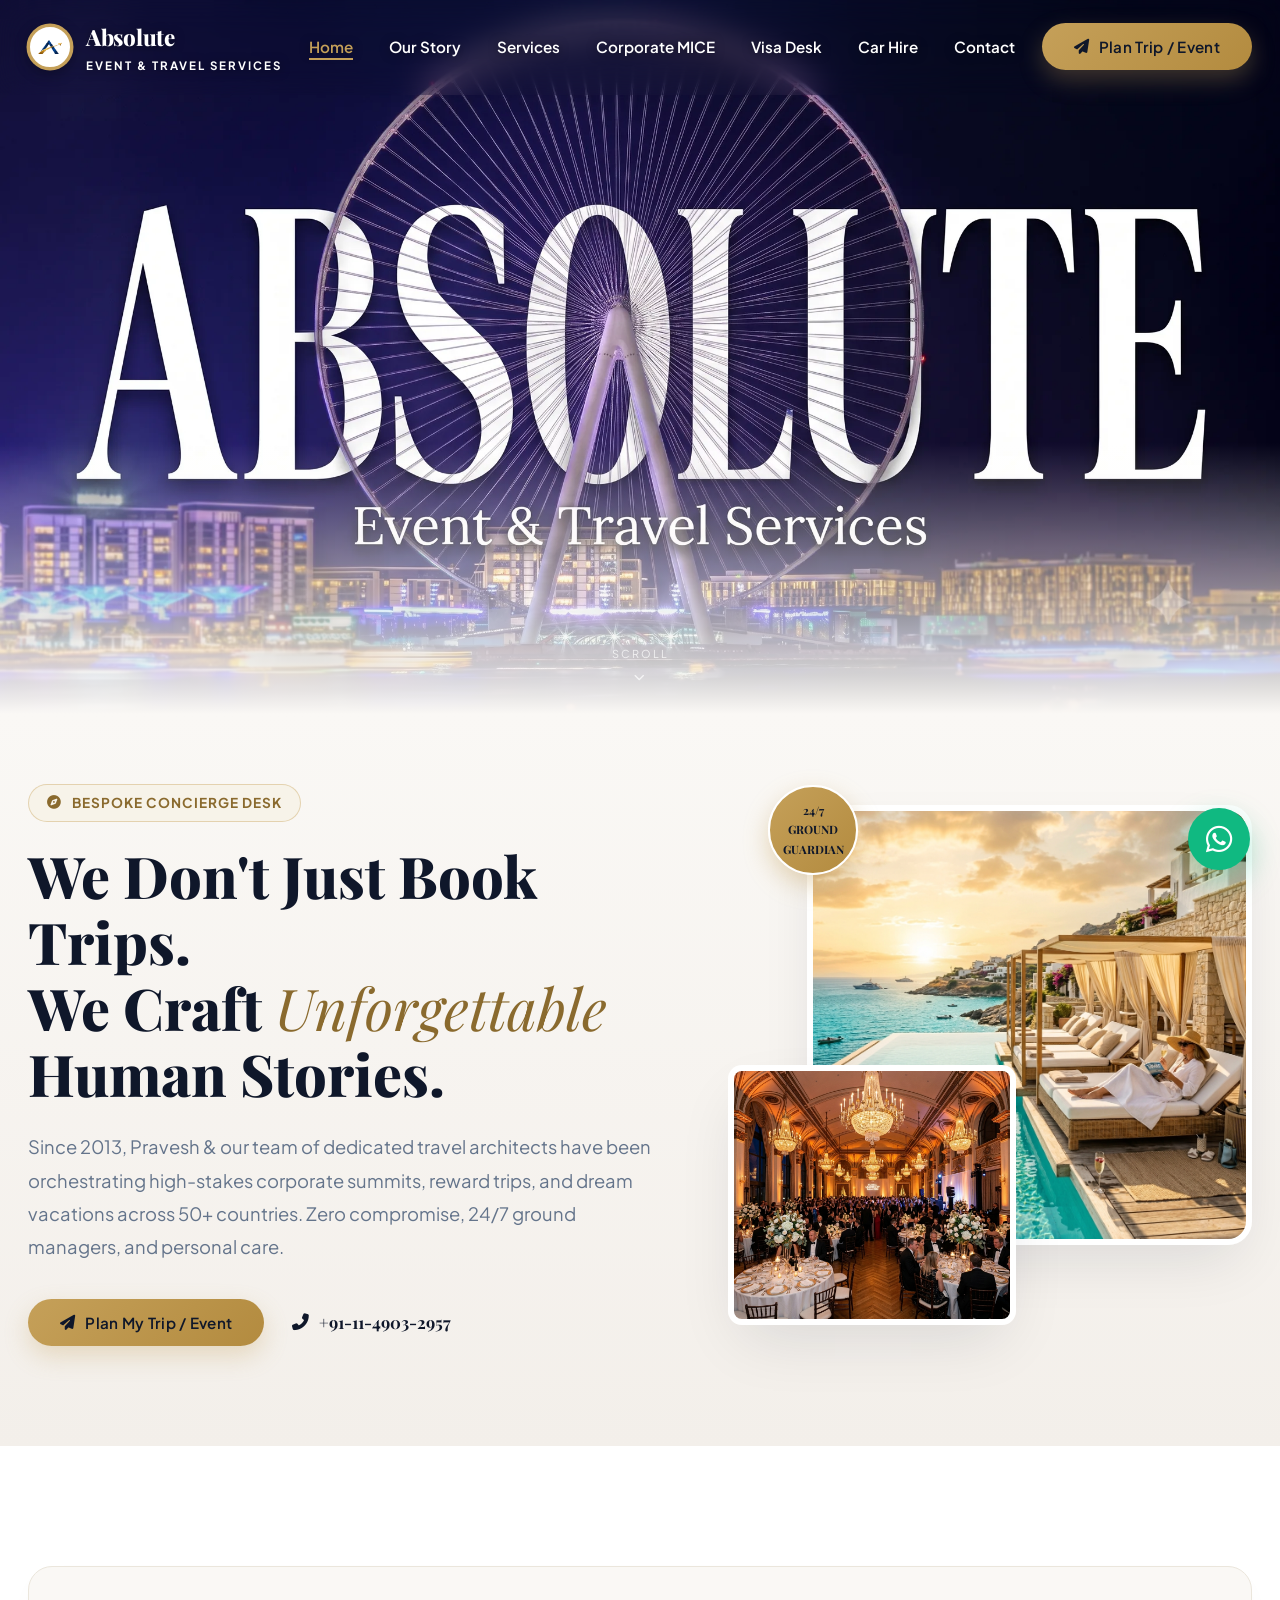
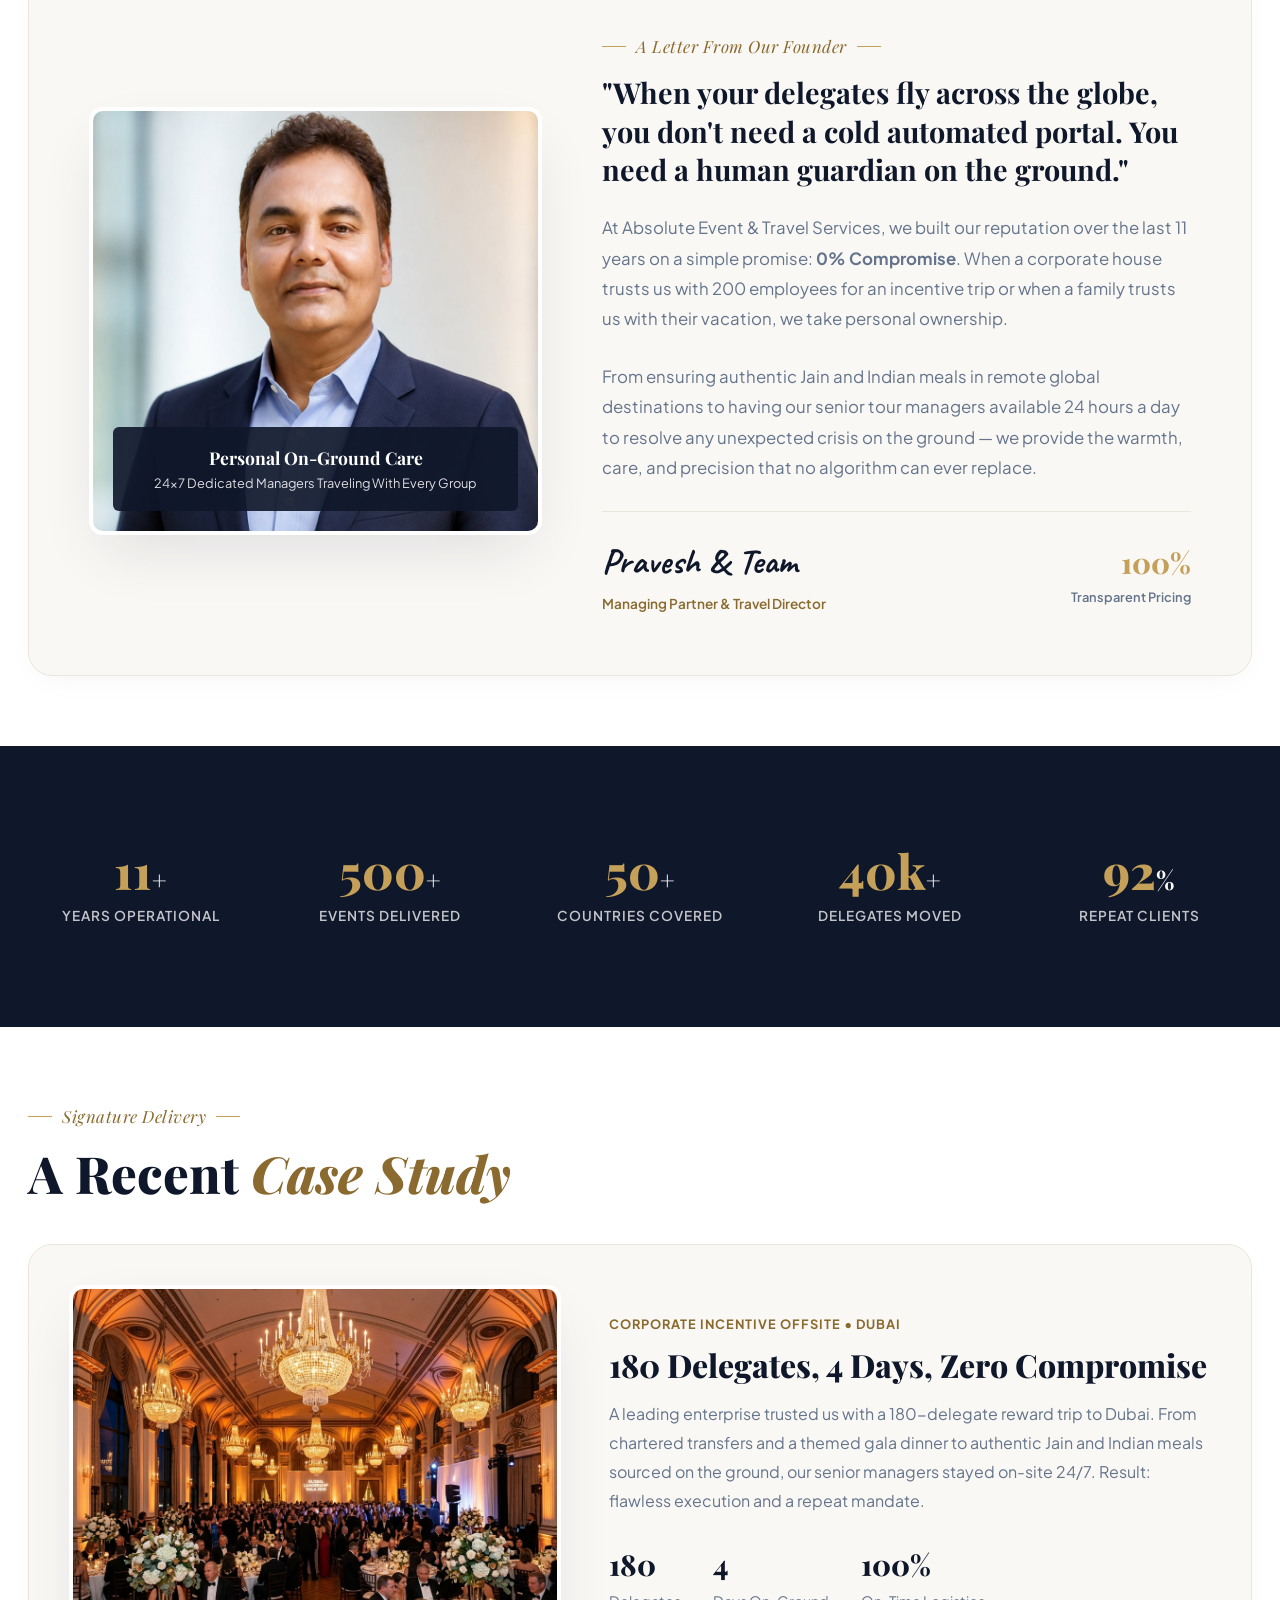
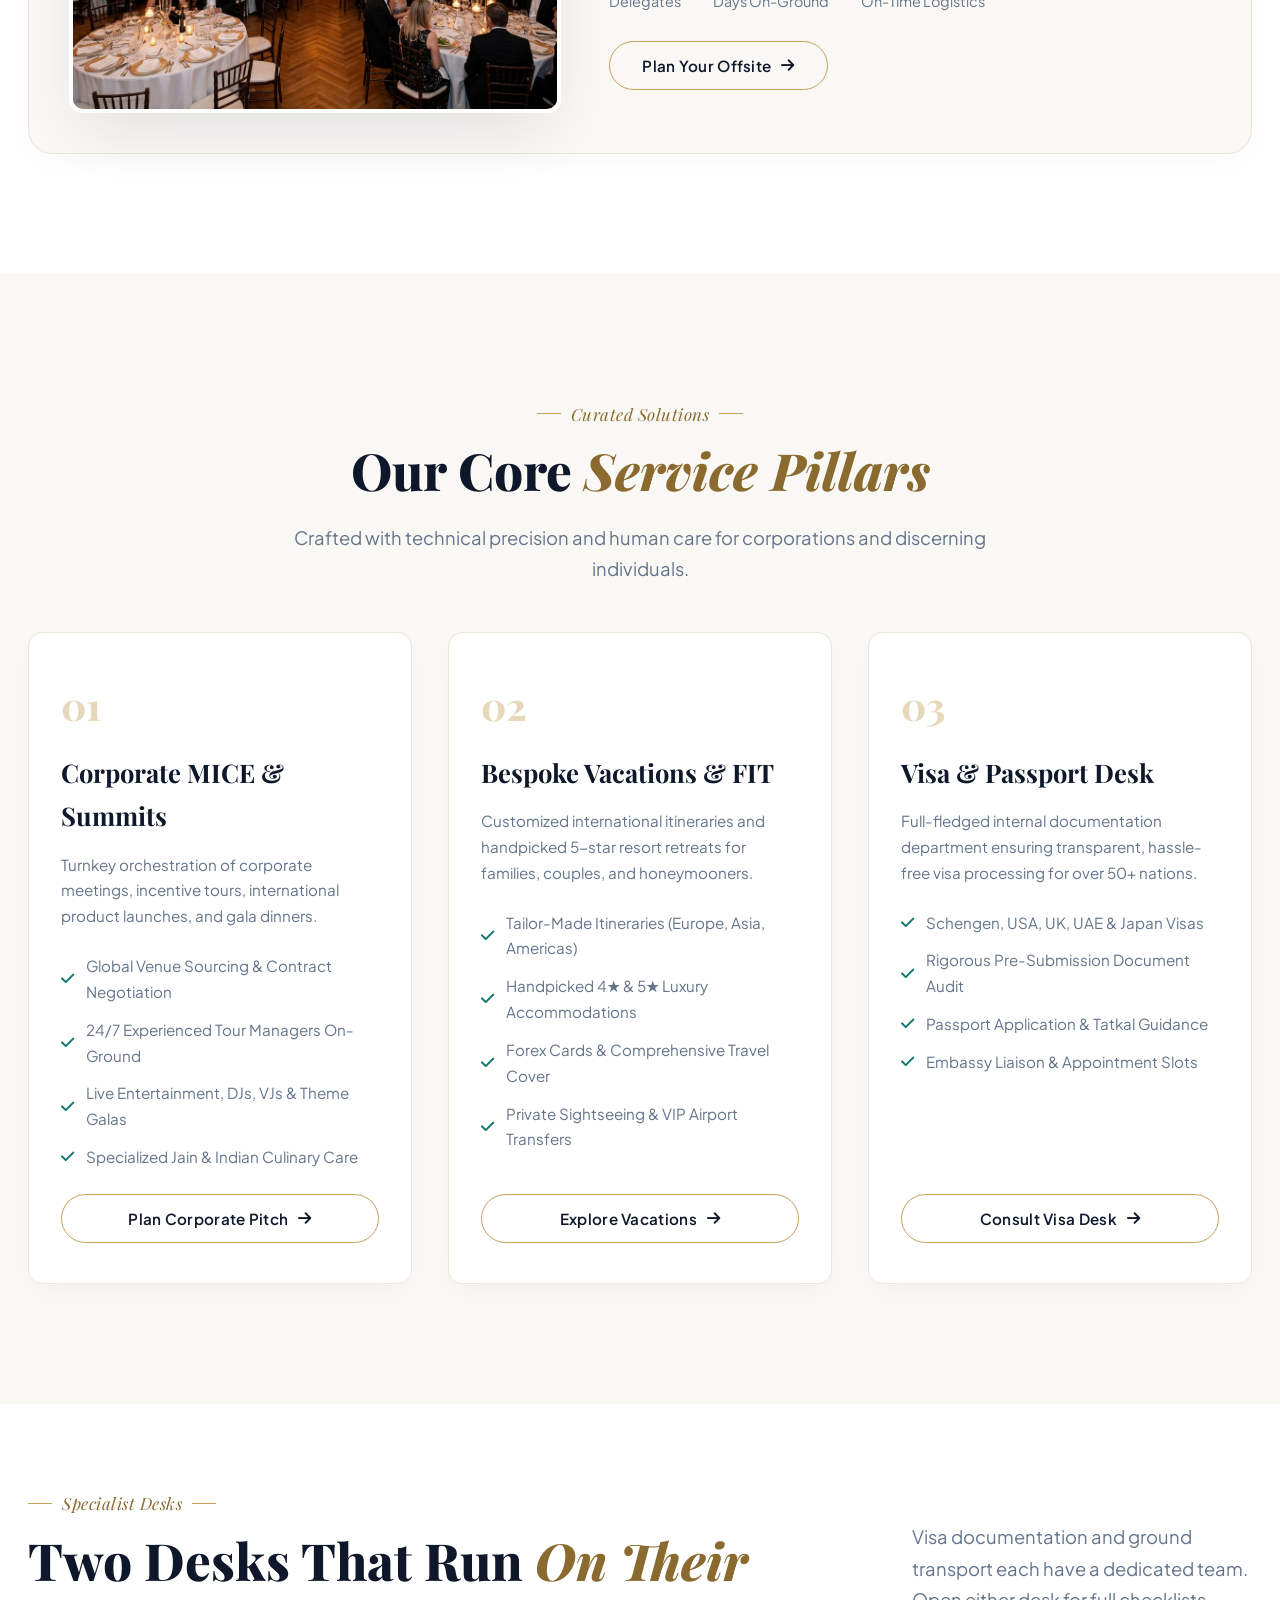
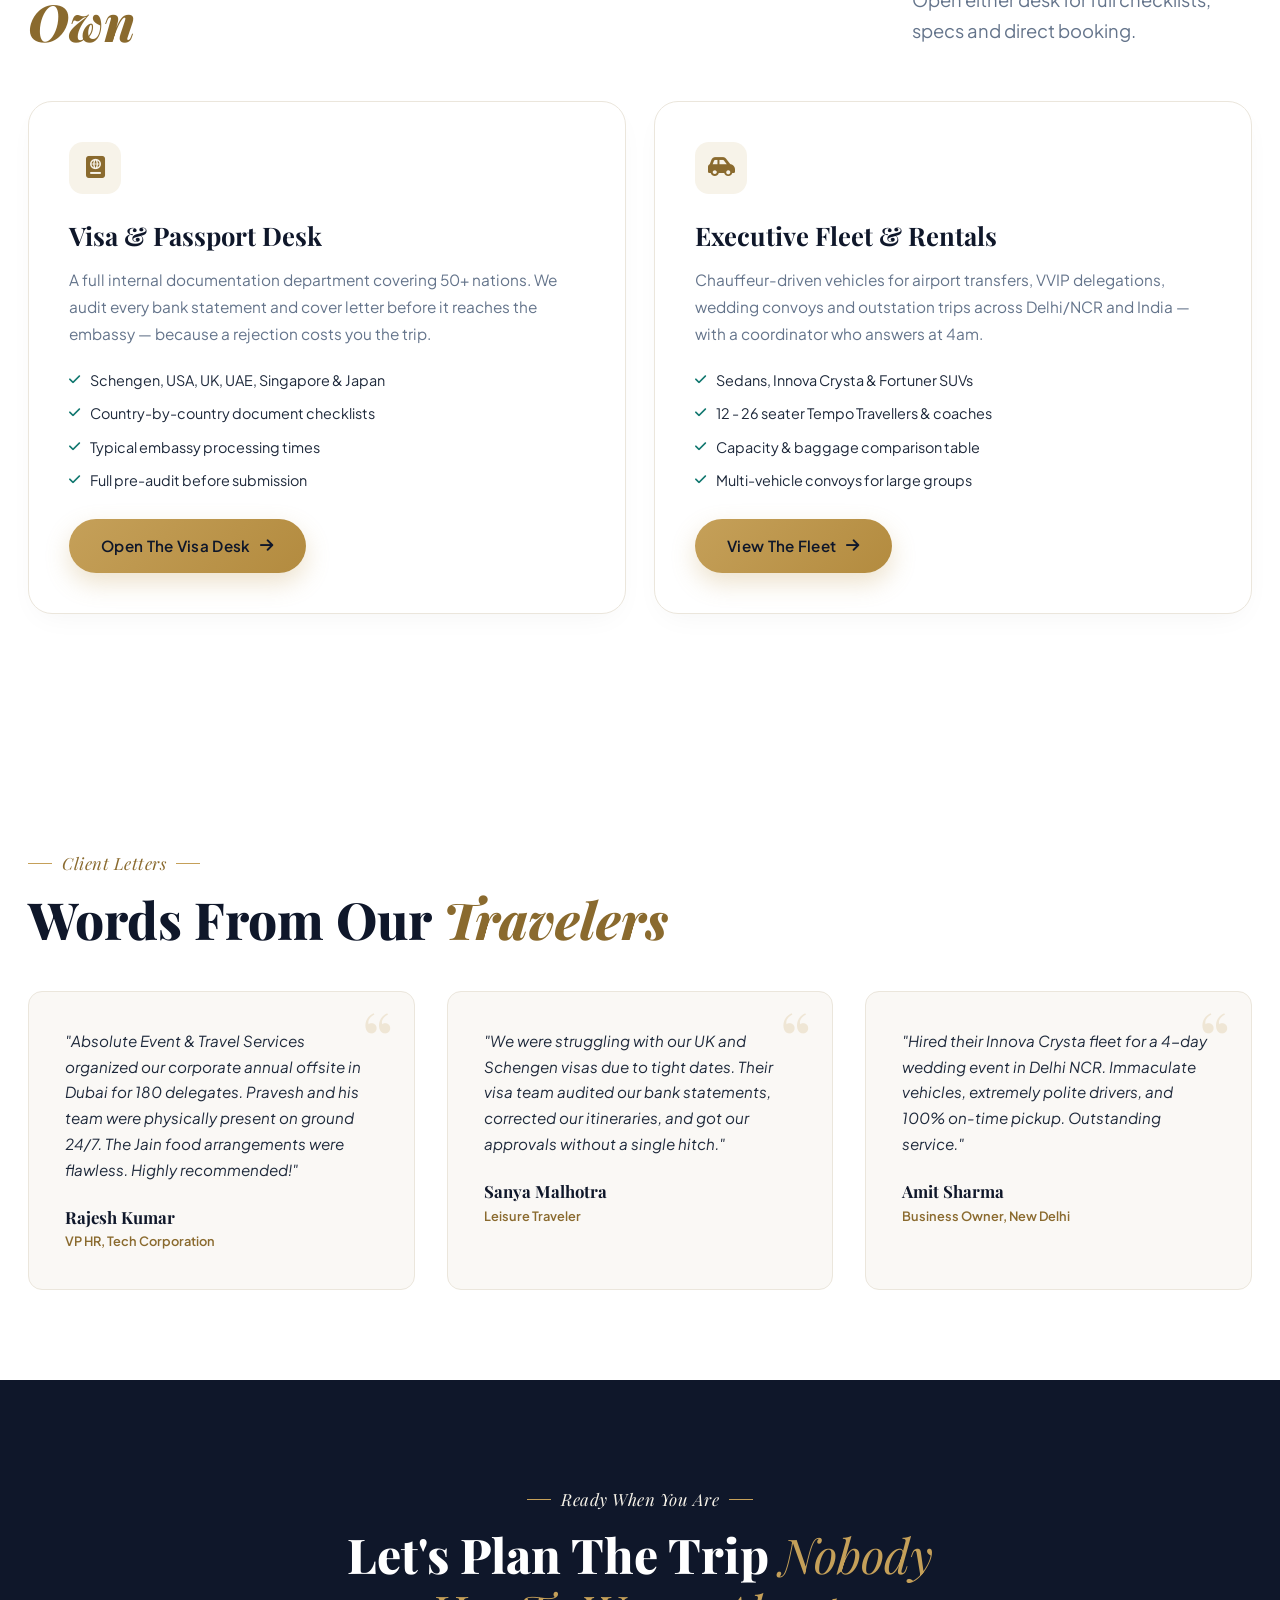
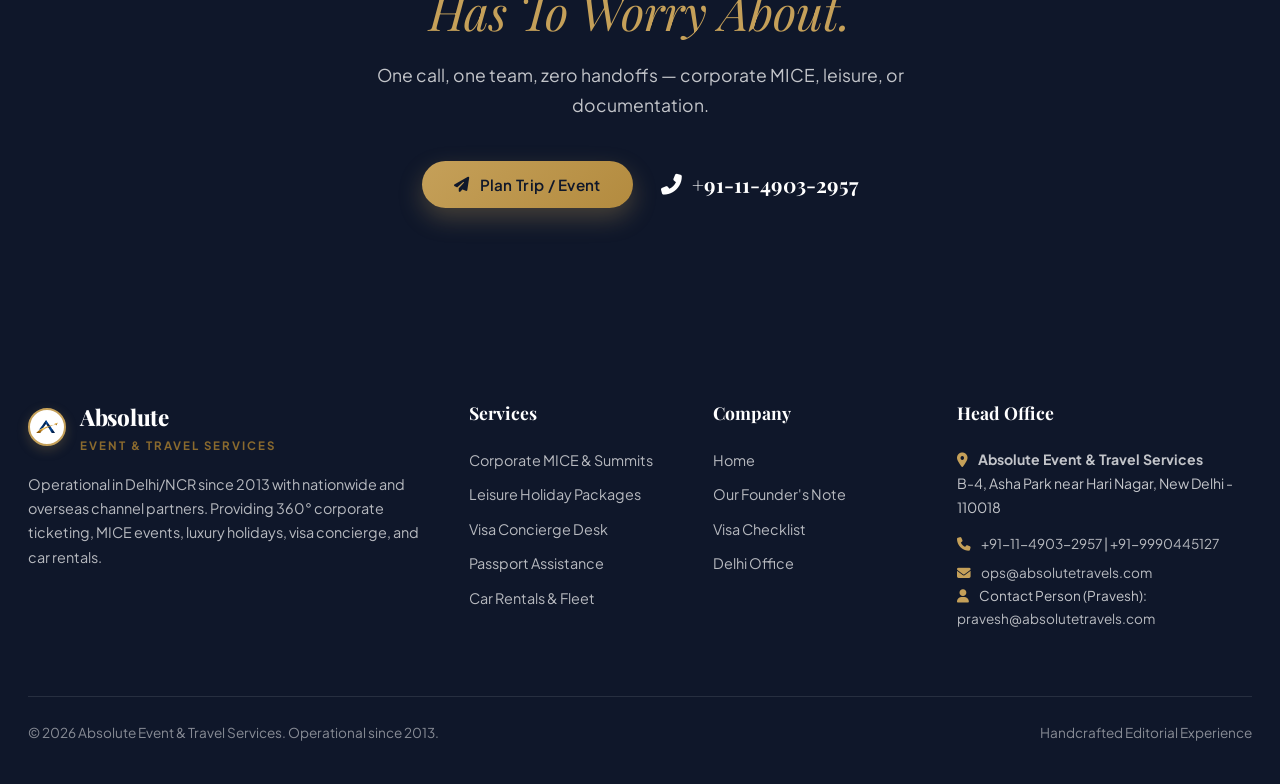
==== commit dce93c8f: "refactor(cleanup): eliminate duplicated inline styles, merge media queries Reduces inline style="..." ====
--- a/index.html
+++ b/index.html
@@ -504,21 +504,21 @@
     <div class="container">
       <div class="footer-grid-editorial">
         <div>
-          <div class="brand-logo" style="margin-bottom: 16px;">
-            <div class="stamp-logo" style="width: 38px; height: 38px; padding: 6px;"><img src="images/logo-mark.png" alt="Absolute Event &amp; Travel Services logo"></div>
+          <div class="brand-logo">
+            <div class="stamp-logo"><img src="images/logo-mark.png" alt="Absolute Event &amp; Travel Services logo"></div>
             <div>
-              <span class="brand-title" style="color: #FFF;">Absolute</span>
+              <span class="brand-title">Absolute</span>
               <span class="brand-subtext">Event & Travel Services</span>
             </div>
           </div>
-          <p style="font-size: 0.9rem; color: rgba(255,255,255,0.7); line-height: 1.7;">
+          <p class="footer-about">
             Operational in Delhi/NCR since 2013 with nationwide and overseas channel partners. Providing 360° corporate ticketing, MICE events, luxury holidays, visa concierge, and car rentals.
           </p>
         </div>
 
         <div>
-          <h4 style="font-family: var(--font-serif); font-size: 1.1rem; color: #FFF; margin-bottom: 20px;">Services</h4>
-          <ul style="list-style: none; display: flex; flex-direction: column; gap: 10px; font-size: 0.9rem;">
+          <h4 class="footer-heading">Services</h4>
+          <ul class="footer-list">
             <li><a href="index.html#mice">Corporate MICE & Summits</a></li>
             <li><a href="index.html#services">Leisure Holiday Packages</a></li>
             <li><a href="visa.html">Visa Concierge Desk</a></li>
@@ -528,8 +528,8 @@
         </div>
 
         <div>
-          <h4 style="font-family: var(--font-serif); font-size: 1.1rem; color: #FFF; margin-bottom: 20px;">Company</h4>
-          <ul style="list-style: none; display: flex; flex-direction: column; gap: 10px; font-size: 0.9rem;">
+          <h4 class="footer-heading">Company</h4>
+          <ul class="footer-list">
             <li><a href="index.html">Home</a></li>
             <li><a href="index.html#story">Our Founder's Note</a></li>
             <li><a href="visa.html">Visa Checklist</a></li>
@@ -538,23 +538,23 @@
         </div>
 
         <div>
-          <h4 style="font-family: var(--font-serif); font-size: 1.1rem; color: #FFF; margin-bottom: 20px;">Head Office</h4>
-          <p style="font-size: 0.88rem; color: rgba(255,255,255,0.75); line-height: 1.7; margin-bottom: 12px;">
-            <i class="fas fa-map-marker-alt" style="color: var(--color-gold); margin-right: 8px;"></i>
+          <h4 class="footer-heading">Head Office</h4>
+          <p class="footer-address">
+            <i class="fas fa-map-marker-alt footer-icon"></i>
             <strong>Absolute Event & Travel Services</strong><br>
             B-4, Asha Park near Hari Nagar, New Delhi - 110018
           </p>
-          <p style="font-size: 0.85rem; color: rgba(255,255,255,0.75); margin-bottom: 6px;">
-            <i class="fas fa-phone" style="color: var(--color-gold); margin-right: 8px;"></i> <a href="tel:+911149032957">+91-11-4903-2957</a> | <a href="tel:+919990445127">+91-9990445127</a>
-          </p>
-          <p style="font-size: 0.85rem; color: rgba(255,255,255,0.75);">
-            <i class="fas fa-envelope" style="color: var(--color-gold); margin-right: 8px;"></i> <a href="mailto:ops@absolutetravels.com">ops@absolutetravels.com</a><br>
-            <i class="fas fa-user" style="color: var(--color-gold); margin-right: 8px;"></i> Contact Person (Pravesh): <a href="mailto:pravesh@absolutetravels.com">pravesh@absolutetravels.com</a>
-          </p>
-        </div>
-      </div>
-
-      <div style="border-top: 1px solid rgba(255,255,255,0.1); padding-top: 24px; display: flex; justify-content: space-between; align-items: center; font-size: 0.85rem; color: rgba(255,255,255,0.5);">
+          <p class="footer-contact-line">
+            <i class="fas fa-phone footer-icon"></i> <a href="tel:+911149032957">+91-11-4903-2957</a> | <a href="tel:+919990445127">+91-9990445127</a>
+          </p>
+          <p class="footer-contact-line">
+            <i class="fas fa-envelope footer-icon"></i> <a href="mailto:ops@absolutetravels.com">ops@absolutetravels.com</a><br>
+            <i class="fas fa-user footer-icon"></i> Contact Person (Pravesh): <a href="mailto:pravesh@absolutetravels.com">pravesh@absolutetravels.com</a>
+          </p>
+        </div>
+      </div>
+
+      <div class="footer-bottom">
         <p>© 2026 Absolute Event & Travel Services. Operational since 2013.</p>
         <p>Handcrafted Editorial Experience</p>
       </div>
@@ -564,13 +564,13 @@
   <!-- MODAL INQUIRY POPUP (LIGHT THEME) -->
   <div class="modal-backdrop-light" id="inquiry-modal" role="dialog" aria-modal="true" aria-labelledby="modal-heading">
     <div class="modal-card-light">
-      <button class="modal-close" aria-label="Close inquiry form" style="position: absolute; top: 20px; right: 20px; background: none; border: none; font-size: 1.5rem; cursor: pointer; color: var(--text-muted);">&times;</button>
-
-      <span class="editorial-tag" style="margin-bottom: 8px;">Direct Desk</span>
-      <h3 id="modal-heading" style="font-family: var(--font-serif); font-size: 1.8rem; font-weight: 800; color: var(--color-navy); margin-bottom: 8px;">
+      <button class="modal-close" aria-label="Close inquiry form">&times;</button>
+
+      <span class="editorial-tag">Direct Desk</span>
+      <h3 id="modal-heading" class="modal-title">
         Plan Your Travel or Event
       </h3>
-      <p style="font-size: 0.9rem; color: var(--text-muted); margin-bottom: 24px;">
+      <p class="modal-desc">
         Fill out your details and Pravesh or a senior travel consultant will connect with you within 30 minutes.
       </p>
 
@@ -585,19 +585,19 @@
         <input type="hidden" name="subject" value="New Website Inquiry — Absolute Travels">
         <input type="hidden" name="from_name" value="Absolute Travels Website">
         <!-- honeypot: bots fill this, humans don't -->
-        <input type="checkbox" name="botcheck" tabindex="-1" autocomplete="off" style="display:none">
-
-        <div class="field-group" style="margin-bottom: 16px;">
+        <input type="checkbox" name="botcheck" tabindex="-1" autocomplete="off" class="honeypot">
+
+        <div class="field-group">
           <label>Your Full Name</label>
           <input type="text" class="input-light" id="modal-name" name="name" placeholder="e.g. Rahul Verma" required>
         </div>
 
-        <div class="field-group" style="margin-bottom: 16px;">
+        <div class="field-group">
           <label>Mobile Number / WhatsApp</label>
           <input type="tel" class="input-light" id="modal-phone" name="phone" placeholder="e.g. +91 98765 43210" required>
         </div>
 
-        <div class="field-group" style="margin-bottom: 16px;">
+        <div class="field-group">
           <label>Service Category</label>
           <select class="input-light" id="modal-service-type" name="service">
             <option value="corporate">Corporate MICE / Event Summit</option>
@@ -607,12 +607,12 @@
           </select>
         </div>
 
-        <div class="field-group" style="margin-bottom: 24px;">
+        <div class="field-group">
           <label>Event / Journey Notes</label>
           <textarea class="input-light" id="modal-notes" name="notes" rows="3" placeholder="Tell us destination, approximate dates, custom dietary needs (Jain food), or number of guests..."></textarea>
         </div>
 
-        <button type="submit" class="btn btn-gold" style="width: 100%; justify-content: center; font-size: 1rem;">
+        <button type="submit" class="btn btn-gold btn-block">
           <i class="fab fa-whatsapp"></i> Send Inquiry
         </button>
 
--- a/styles.css
+++ b/styles.css
@@ -53,7 +53,7 @@
 
 html {
   scroll-behavior: smooth;
-  scroll-padding-top: 90px; /* offset for sticky navbar when jumping to anchors */
+  scroll-padding-top: 95px; /* offset for sticky navbar when jumping to anchors — matches measured navbar height */
 }
 
 body {
@@ -237,15 +237,6 @@
   text-align: left;
 }
 
-@media (max-width: 768px) {
-  .section-head-split {
-    flex-direction: column;
-    align-items: flex-start;
-    gap: 8px;
-    margin-bottom: 32px;
-  }
-  .section-head-split .editorial-subtitle { max-width: none; }
-}
 
 /* ==========================================================================
    TOP ANNOUNCEMENT BAR & NAVIGATION BAR
@@ -738,6 +729,22 @@
   display: flex;
   flex-direction: column;
   gap: 6px;
+  margin-bottom: 16px; /* every current usage repeated this inline; the one
+                           exception (the modal's last field) is overridden
+                           below via :last-of-type */
+}
+
+#modal-inquiry-form .field-group:last-of-type {
+  margin-bottom: 24px;
+}
+
+.btn-block {
+  width: 100%;
+  justify-content: center;
+}
+
+.honeypot {
+  display: none;
 }
 
 .field-group label {
@@ -811,12 +818,13 @@
 }
 
 .founder-tag-overlay {
+  /* backdrop-filter removed: background is 90% opaque, so blurring what's
+     behind it had zero visible effect — dead code, not a design choice. */
   position: absolute;
   bottom: 20px;
   left: 20px;
   right: 20px;
   background: rgba(15, 23, 42, 0.9);
-  backdrop-filter: blur(10px);
   color: #FFFFFF;
   padding: 16px;
   border-radius: var(--radius-sm);
@@ -939,7 +947,12 @@
   border-radius: var(--radius-lg);
   padding: 48px;
   display: grid;
-  grid-template-columns: 1fr 1.3fr;
+  /* minmax(0, Nfr): bare fr tracks default to an "auto" (max-content)
+     minimum, which the mobile single-column version of this grid was
+     hitting (see the ≤1024px override). No overflow at this width
+     currently, but hardening both to the same pattern rather than leaving
+     one variant fragile to future content changes. */
+  grid-template-columns: minmax(0, 1fr) minmax(0, 1.3fr);
   gap: 48px;
 }
 
@@ -948,6 +961,9 @@
   grid-template-columns: repeat(2, 1fr);
   gap: 14px;
   margin-top: 24px;
+  min-width: 0; /* this is itself a grid item of .visa-card-container; without
+                   this its own 2-column children's content size overrode the
+                   parent's track width instead of shrinking to fit it */
 }
 
 .country-pill-btn {
@@ -962,6 +978,10 @@
   gap: 12px;
   cursor: pointer;
   transition: all 0.3s ease;
+  min-width: 0; /* grid items default to min-width:auto, which let long labels
+                   ("United Kingdom") force the track wider than its 1fr share
+                   instead of wrapping — caused a 4px horizontal overflow on
+                   mobile. */
 }
 
 .country-pill-btn:hover, .country-pill-btn.active {
@@ -976,6 +996,21 @@
   border-radius: var(--radius-md);
   padding: 36px;
   box-shadow: var(--shadow-soft);
+}
+
+/* Rendered by renderVisaDetails() in script.js for each country's document
+   checklist. */
+.doc-checklist-item {
+  display: flex;
+  align-items: center;
+  gap: 10px;
+  margin-bottom: 10px;
+  font-size: 0.95rem;
+  color: var(--text-main);
+}
+
+.doc-checklist-item i {
+  color: var(--color-emerald);
 }
 
 /* ==========================================================================
@@ -1159,11 +1194,6 @@
   color: var(--color-gold);
 }
 
-@media (max-width: 768px) {
-  .closing-cta-section { padding: 72px 0; }
-  .closing-cta-actions { flex-direction: column; gap: 20px; }
-}
-
 /* ==========================================================================
    CASE STUDY
    ========================================================================== */
@@ -1261,6 +1291,73 @@
   margin-bottom: 60px;
 }
 
+/* Footer component classes — this whole footer block is kept identical
+   across index.html/fleet.html/visa.html by convention, so these were
+   duplicated as inline styles 3x each (12x for .footer-icon, used 4x
+   per footer). */
+.footer-editorial .brand-logo {
+  margin-bottom: 16px;
+}
+
+.footer-editorial .stamp-logo {
+  width: 38px;
+  height: 38px;
+  padding: 6px;
+}
+
+.footer-editorial .brand-title {
+  color: #FFFFFF;
+}
+
+.footer-about {
+  font-size: 0.9rem;
+  color: rgba(255, 255, 255, 0.7);
+  line-height: 1.7;
+}
+
+.footer-heading {
+  font-family: var(--font-serif);
+  font-size: 1.1rem;
+  color: #FFFFFF;
+  margin-bottom: 20px;
+}
+
+.footer-list {
+  list-style: none;
+  display: flex;
+  flex-direction: column;
+  gap: 10px;
+  font-size: 0.9rem;
+}
+
+.footer-icon {
+  color: var(--color-gold);
+  margin-right: 8px;
+}
+
+.footer-address {
+  font-size: 0.88rem;
+  color: rgba(255, 255, 255, 0.75);
+  line-height: 1.7;
+  margin-bottom: 12px;
+}
+
+.footer-contact-line {
+  font-size: 0.85rem;
+  color: rgba(255, 255, 255, 0.75);
+  margin-bottom: 6px;
+}
+
+.footer-bottom {
+  border-top: 1px solid rgba(255, 255, 255, 0.1);
+  padding-top: 24px;
+  display: flex;
+  justify-content: space-between;
+  align-items: center;
+  font-size: 0.85rem;
+  color: rgba(255, 255, 255, 0.5);
+}
+
 .footer-editorial a {
   color: rgba(255, 255, 255, 0.7);
 }
@@ -1271,10 +1368,10 @@
 
 .modal-backdrop-light {
   position: fixed;
-  top: 0;
-  left: 0;
-  width: 100vw;
-  height: 100vh;
+  /* inset, not width:100vw/height:100vh — vw/vh include the scrollbar
+     gutter in most browsers, which is the classic cause of a few px of
+     phantom horizontal overflow on a fixed full-screen element. */
+  inset: 0;
   background: rgba(15, 23, 42, 0.65);
   backdrop-filter: blur(12px);
   z-index: 2000;
@@ -1303,6 +1400,38 @@
   overflow-y: auto;
 }
 
+/* Modal component classes — this whole modal block is kept identical
+   across index.html/fleet.html/visa.html by convention, so these were
+   duplicated as inline styles 3x each. */
+.modal-close {
+  position: absolute;
+  top: 20px;
+  right: 20px;
+  background: none;
+  border: none;
+  font-size: 1.5rem;
+  cursor: pointer;
+  color: var(--text-muted);
+}
+
+.modal-card-light .editorial-tag {
+  margin-bottom: 8px;
+}
+
+.modal-title {
+  font-family: var(--font-serif);
+  font-size: 1.8rem;
+  font-weight: 800;
+  color: var(--color-navy);
+  margin-bottom: 8px;
+}
+
+.modal-desc {
+  font-size: 0.9rem;
+  color: var(--text-muted);
+  margin-bottom: 24px;
+}
+
 .modal-status {
   margin-top: 16px;
   font-size: 0.9rem;
@@ -1344,7 +1473,11 @@
   .staggered-gallery { height: 380px; }
   .services-grid, .fleet-grid-light { grid-template-columns: 1fr 1fr; }
   .founder-box { grid-template-columns: 1fr; }
-  .visa-card-container { grid-template-columns: 1fr; }
+  /* minmax(0, 1fr), not bare 1fr — a bare 1fr track's implicit minimum is
+     "auto" (its content's max-content width), so the nested 2-column
+     country-grid-light inside it was forcing this track wider than the
+     card's own padding allowed, overflowing the page horizontally. */
+  .visa-card-container { grid-template-columns: minmax(0, 1fr); }
   .footer-grid-editorial { grid-template-columns: 1fr 1fr; }
   .proof-grid { grid-template-columns: repeat(3, 1fr); row-gap: 36px; }
   .casestudy-card { grid-template-columns: 1fr; }
@@ -1390,6 +1523,25 @@
     bottom: 16px;
     right: 16px;
   }
+
+  .section-head-split {
+    flex-direction: column;
+    align-items: flex-start;
+    gap: 8px;
+    margin-bottom: 32px;
+  }
+  .section-head-split .editorial-subtitle { max-width: none; }
+
+  .closing-cta-section { padding: 72px 0; }
+  .closing-cta-actions { flex-direction: column; gap: 20px; }
+
+  /* Sub-page chrome (visa.html, fleet.html) */
+  .page-hero { padding: 52px 0 48px; }
+  .page-hero-title { font-size: 2.1rem; max-width: none; }
+  .page-hero-sub { font-size: 1rem; }
+  .page-hero-actions .btn, .teaser-card .btn { width: 100%; justify-content: center; }
+  .process-grid { grid-template-columns: 1fr; }
+  .teaser-card { padding: 28px; }
 }
 
 /* ==========================================================================
@@ -1650,13 +1802,6 @@
   .teaser-grid { grid-template-columns: 1fr; }
   .process-grid { grid-template-columns: repeat(2, 1fr); }
 }
-
-@media (max-width: 768px) {
-  .page-hero { padding: 52px 0 48px; }
-  .page-hero-title { font-size: 2.1rem; max-width: none; }
-  .page-hero-sub { font-size: 1rem; }
-  .page-hero-actions .btn { width: 100%; justify-content: center; }
-  .process-grid { grid-template-columns: 1fr; }
-  .teaser-card { padding: 28px; }
-  .teaser-card .btn { width: 100%; justify-content: center; }
-}
+/* Sub-page ≤768px rules live in the single consolidated
+   @media (max-width: 768px) block below "Mobile Responsiveness" — this
+   file used to have four separate ≤768px blocks; merged into one. */
